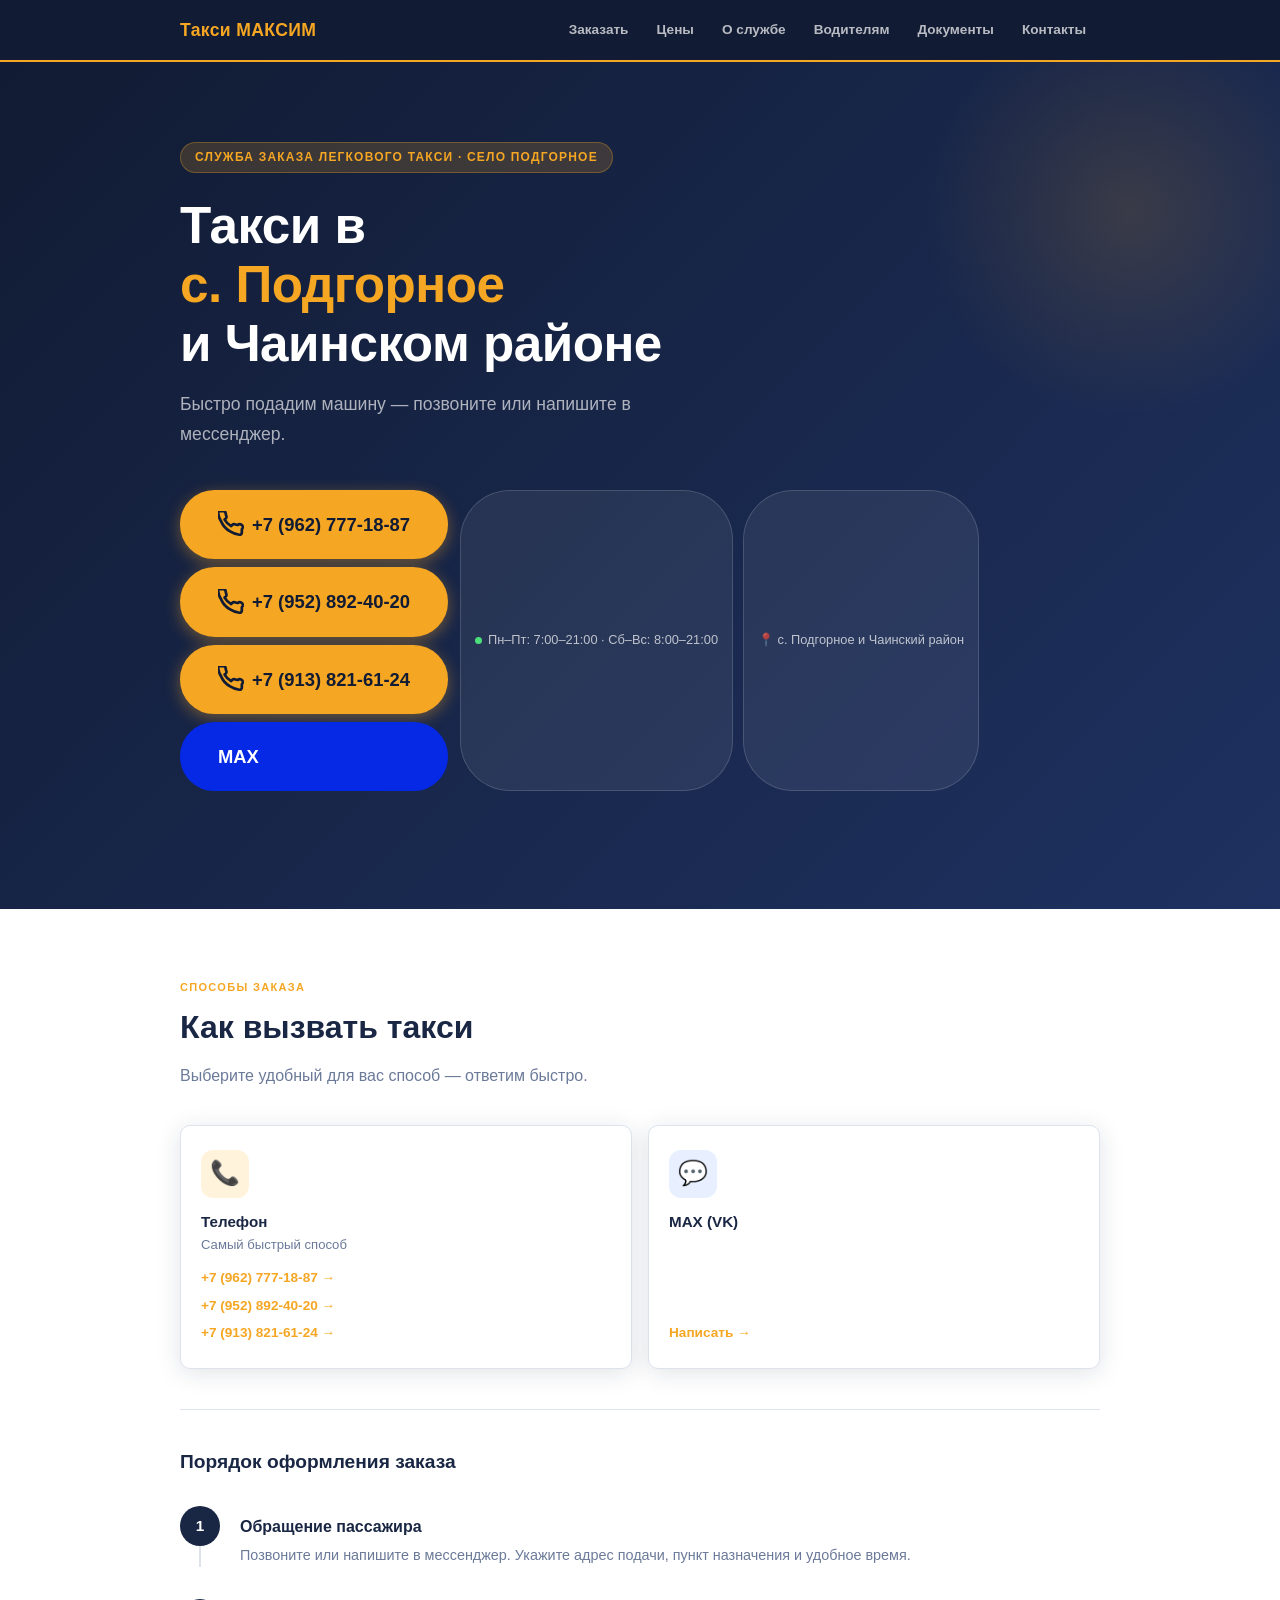
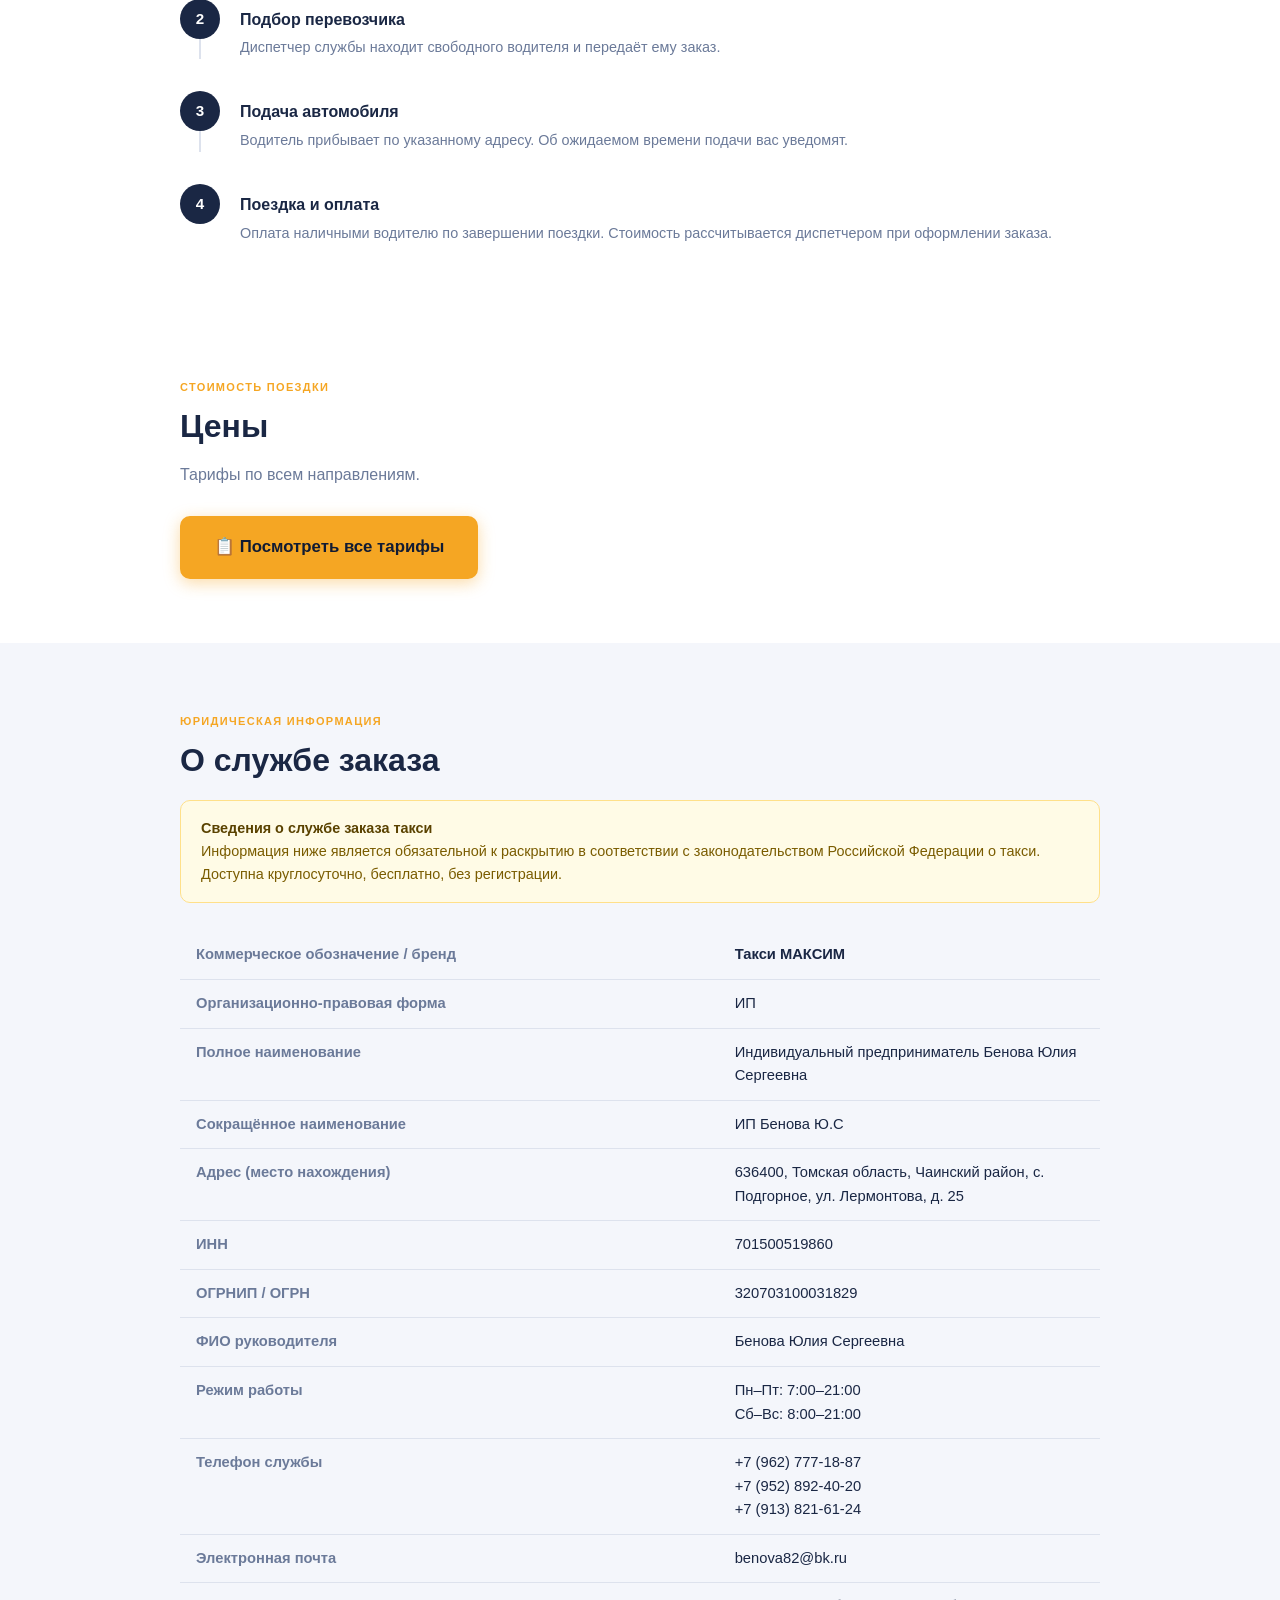
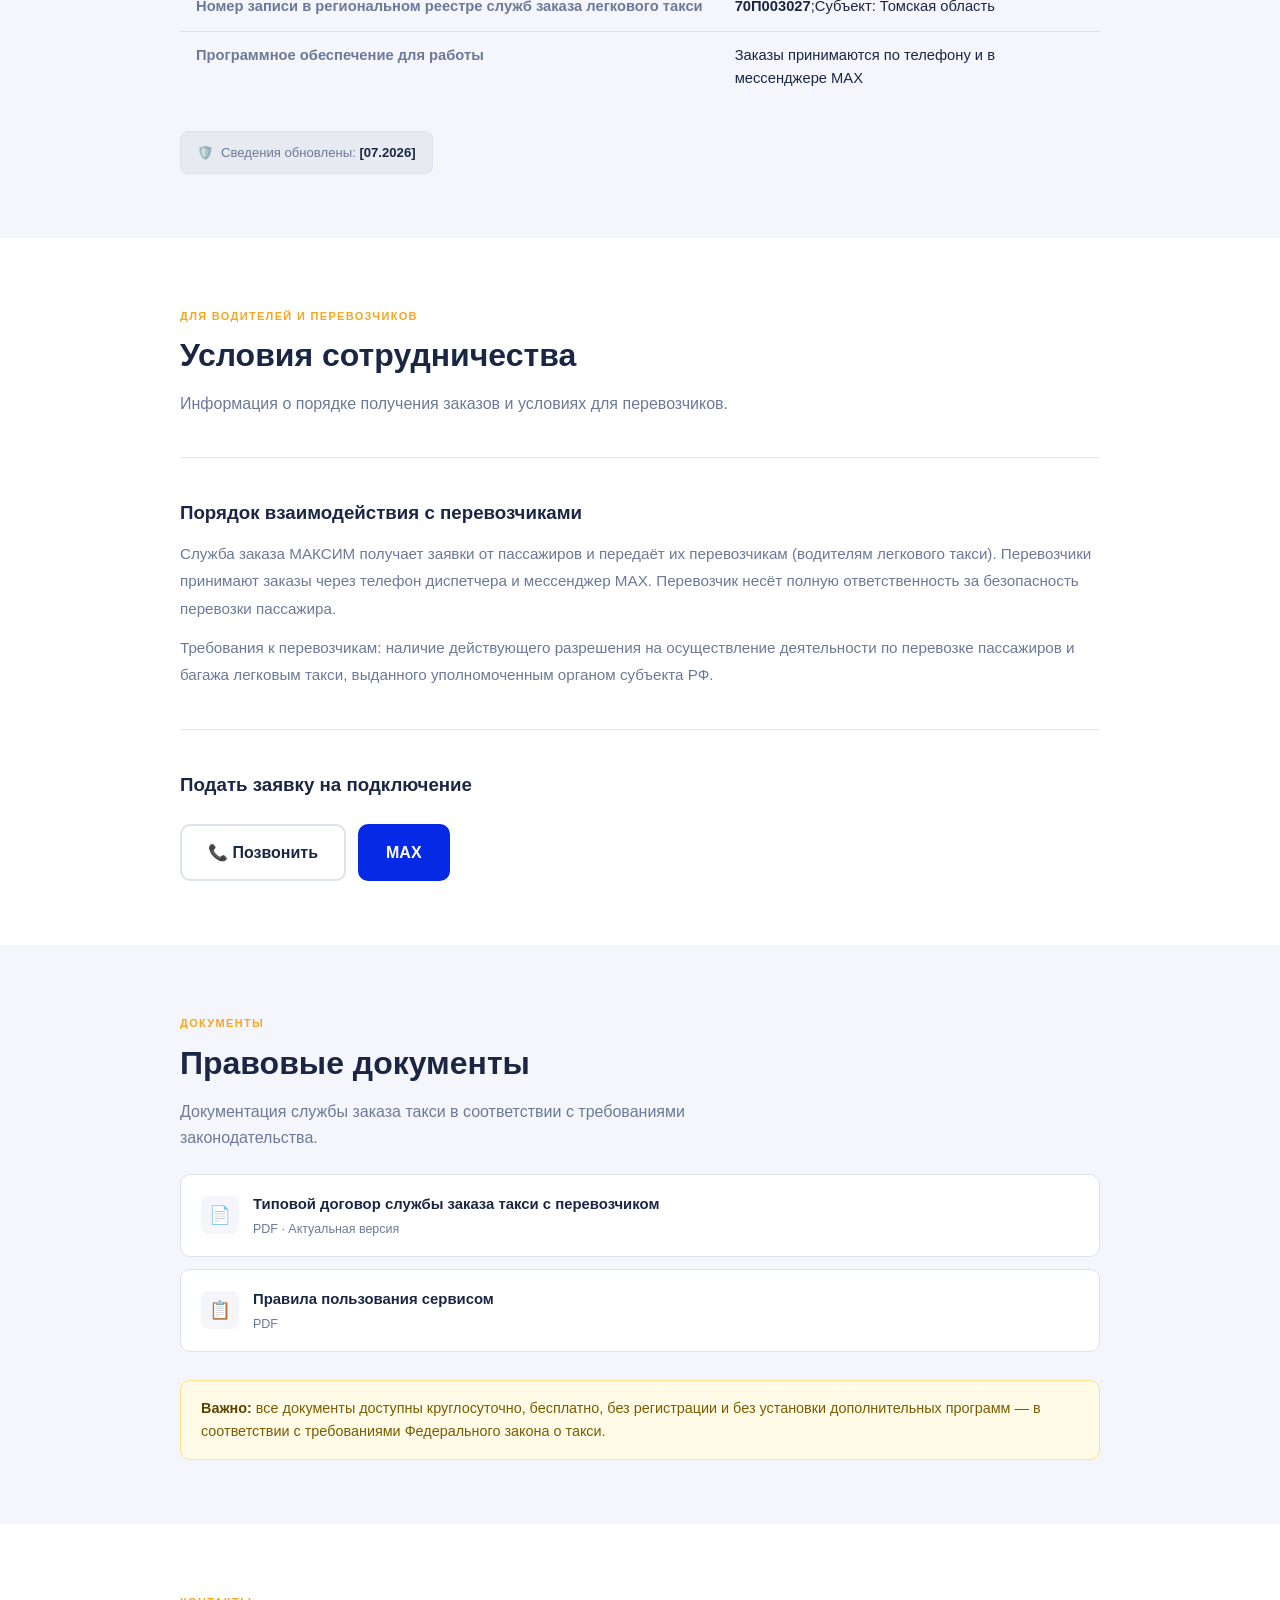
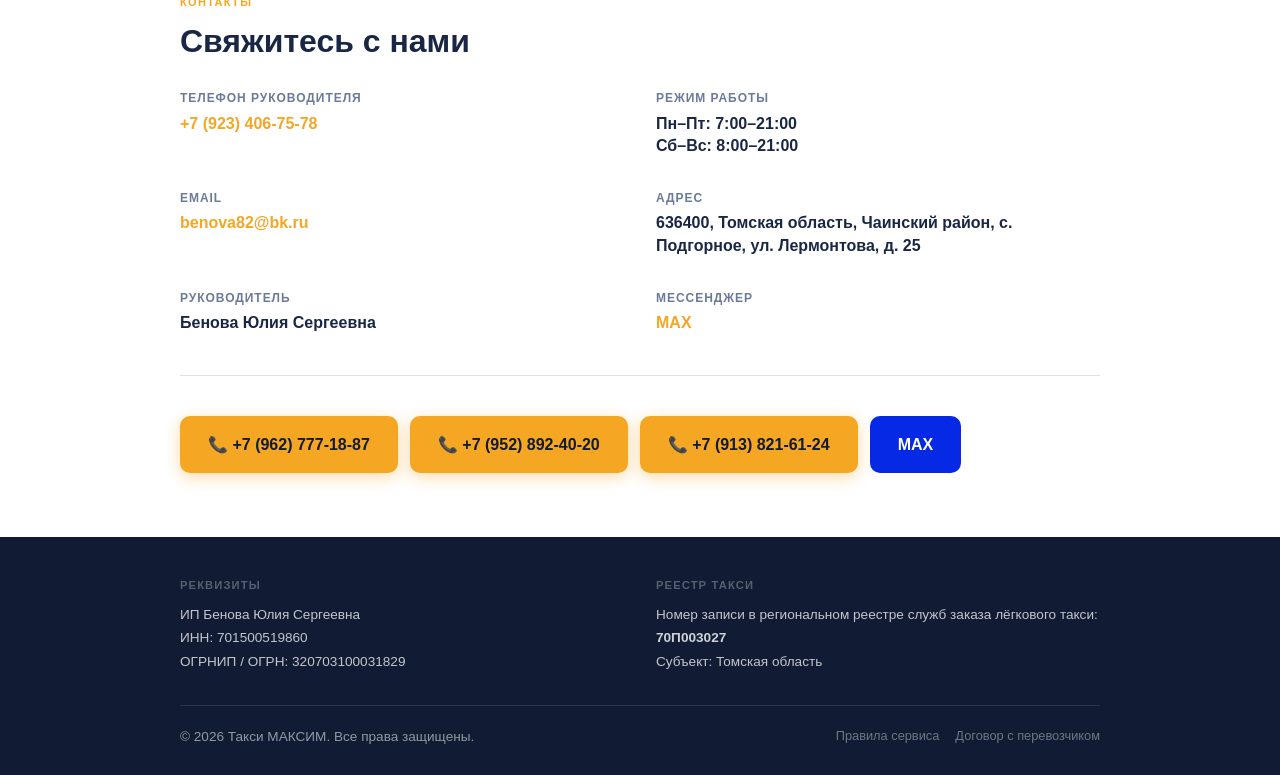
==== index.html @ 81833376 "Update index.html" ====
<!DOCTYPE html>
<html lang="ru">
<head>
<meta charset="UTF-8">
<meta name="viewport" content="width=device-width, initial-scale=1.0">
<title>Такси МАКСИМ</title>
<meta name="description" content="Служба заказа такси в с. Подгорное.">
<style>
  /* ── TOKENS ── */
  :root {
    --navy:    #1a2744;
    --navy-d:  #111b33;
    --amber:   #F5A623;
    --amber-d: #d9911a;
    --white:   #ffffff;
    --grey-l:  #f4f6fb;
    --grey-m:  #dde2ed;
    --grey-t:  #6b7a99;
    --text:    #1a2744;
    --radius:  10px;
    --shadow:  0 4px 24px rgba(26,39,68,.13);
  }

  /* ── RESET ── */
  *, *::before, *::after { box-sizing: border-box; margin: 0; padding: 0; }
  html { scroll-behavior: smooth; }
  body {
    font-family: -apple-system, BlinkMacSystemFont, 'Segoe UI', Roboto, Arial, sans-serif;
    color: var(--text);
    background: var(--white);
    font-size: 16px;
    line-height: 1.6;
  }
  img { max-width: 100%; }
  a { color: inherit; text-decoration: none; }

  /* ── UTILS ── */
  .container { max-width: 960px; margin: 0 auto; padding: 0 20px; }
  .section { padding: 64px 0; }
  .section--grey { background: var(--grey-l); }
  .section__tag {
    display: inline-block;
    font-size: 11px;
    font-weight: 700;
    letter-spacing: .12em;
    text-transform: uppercase;
    color: var(--amber);
    margin-bottom: 10px;
  }
  .section__title {
    font-size: clamp(1.5rem, 3vw, 2rem);
    font-weight: 700;
    line-height: 1.25;
    margin-bottom: 16px;
    color: var(--navy);
  }
  .section__sub {
    color: var(--grey-t);
    max-width: 560px;
  }
  .divider {
    border: none;
    border-top: 1px solid var(--grey-m);
    margin: 40px 0;
  }

  /* ── BUTTONS ── */
  .btn {
    display: inline-flex;
    align-items: center;
    gap: 8px;
    padding: 14px 26px;
    border-radius: var(--radius);
    font-size: 1rem;
    font-weight: 700;
    cursor: pointer;
    border: 2px solid transparent;
    transition: background .15s, transform .1s, box-shadow .15s;
    text-decoration: none;
    white-space: nowrap;
  }
  .btn:active { transform: scale(.97); }
  .btn--amber {
    background: var(--amber);
    color: var(--navy-d);
    border-color: var(--amber);
    box-shadow: 0 4px 16px rgba(245,166,35,.4);
  }
  .btn--amber:hover { background: var(--amber-d); border-color: var(--amber-d); }
  .btn--outline {
    background: transparent;
    color: var(--navy);
    border-color: var(--grey-m);
  }
  .btn--outline:hover { background: var(--grey-l); }
  .btn--white {
    background: var(--white);
    color: var(--navy-d);
  }
  .btn--white:hover { background: var(--grey-l); }
  .btn--tg {
    background: #2AABEE;
    color: var(--white);
    border-color: #2AABEE;
  }
  .btn--tg:hover { background: #1d96d4; border-color: #1d96d4; }
  .btn--wa {
    background: #25D366;
    color: var(--white);
    border-color: #25D366;
  }
  .btn--wa:hover { background: #1db856; border-color: #1db856; }
  .btn--max {
    background: #0529e5;
    color: var(--white);
    border-color: #0529e5;
  }
  .btn--max:hover { background: #0420b8; border-color: #0420b8; }
  .nav__logo img {
    height: 32px;
    width: auto;
    vertical-align: middle;
    margin-right: 6px;
  }
  .btn--lg {
    font-size: 1.15rem;
    padding: 18px 36px;
    border-radius: 50px;
  }

  /* ── ICON SVG INLINE ── */
  .icon { width: 20px; height: 20px; flex-shrink: 0; }
  .icon--lg { width: 26px; height: 26px; }

  /* ── HEADER / NAV ── */
  .nav {
    position: sticky;
    top: 0;
    z-index: 100;
    background: var(--navy-d);
    border-bottom: 2px solid var(--amber);
  }
  .nav__inner {
    display: flex;
    align-items: center;
    justify-content: space-between;
    height: 60px;
    gap: 16px;
  }
  .nav__logo {
    font-size: 1.1rem;
    font-weight: 800;
    color: var(--white);
    letter-spacing: .02em;
  }
  .nav__logo span { color: var(--amber); }
  .nav__links {
    display: flex;
    gap: 0;
    list-style: none;
  }
  .nav__links a {
    display: block;
    padding: 8px 14px;
    font-size: .85rem;
    font-weight: 600;
    color: rgba(255,255,255,.7);
    border-radius: 6px;
    transition: color .15s, background .15s;
  }
  .nav__links a:hover { color: var(--white); background: rgba(255,255,255,.08); }
  .nav__call {
    font-weight: 700;
    font-size: .95rem;
    color: var(--amber) !important;
    letter-spacing: .01em;
  }
  @media (max-width: 640px) {
    .nav__links { display: none; }
  }

  /* ── HERO ── */
  .hero {
    background: linear-gradient(135deg, var(--navy-d) 0%, #1e3160 100%);
    color: var(--white);
    padding: 80px 0 70px;
    position: relative;
    overflow: hidden;
  }
  .hero::before {
    content: '';
    position: absolute;
    right: -60px; top: -60px;
    width: 420px; height: 420px;
    border-radius: 50%;
    background: radial-gradient(circle, rgba(245,166,35,.15) 0%, transparent 70%);
    pointer-events: none;
  }
  .hero__tag {
    display: inline-block;
    background: rgba(245,166,35,.18);
    color: var(--amber);
    font-size: .75rem;
    font-weight: 700;
    letter-spacing: .1em;
    text-transform: uppercase;
    padding: 5px 14px;
    border-radius: 50px;
    margin-bottom: 24px;
    border: 1px solid rgba(245,166,35,.3);
  }
  .hero__title {
    font-size: clamp(2rem, 5vw, 3.2rem);
    font-weight: 800;
    line-height: 1.15;
    margin-bottom: 16px;
    letter-spacing: -.01em;
  }
  .hero__title em {
    font-style: normal;
    color: var(--amber);
  }
  .hero__sub {
    font-size: 1.1rem;
    color: rgba(255,255,255,.65);
    max-width: 520px;
    margin-bottom: 40px;
    line-height: 1.7;
  }
  .hero__btns {
    display: flex;
    flex-wrap: wrap;
    gap: 12px;
    margin-bottom: 48px;
  }
  .hero__chips {
    display: flex;
    flex-wrap: wrap;
    gap: 10px;
  }
  .chip {
    display: inline-flex;
    align-items: center;
    gap: 6px;
    background: rgba(255,255,255,.07);
    border: 1px solid rgba(255,255,255,.15);
    color: rgba(255,255,255,.7);
    font-size: .8rem;
    padding: 6px 14px;
    border-radius: 50px;
  }
  .chip .dot {
    width: 7px; height: 7px;
    border-radius: 50%;
    background: #4cde7a;
    flex-shrink: 0;
  }

  /* ── ORDER SECTION ── */
  .order-cards {
    display: grid;
    grid-template-columns: repeat(auto-fit, minmax(200px, 1fr));
    gap: 16px;
    margin-top: 36px;
  }
  .order-card {
    background: var(--white);
    border: 1.5px solid var(--grey-m);
    border-radius: var(--radius);
    padding: 24px 20px;
    display: flex;
    flex-direction: column;
    align-items: flex-start;
    gap: 12px;
    box-shadow: var(--shadow);
    transition: border-color .15s, transform .15s;
  }
  .order-card:hover { border-color: var(--amber); transform: translateY(-2px); }
  .order-card__icon {
    width: 48px; height: 48px;
    border-radius: 12px;
    display: flex;
    align-items: center;
    justify-content: center;
    font-size: 1.5rem;
  }
  .order-card__label { font-weight: 700; color: var(--navy); font-size: .95rem; }
  .order-card__sub { font-size: .82rem; color: var(--grey-t); }
  .order-card__link {
    margin-top: auto;
    font-size: .85rem;
    font-weight: 700;
    color: var(--amber);
    display: flex;
    align-items: center;
    gap: 4px;
  }
  .order-card__link:hover { color: var(--amber-d); }

  /* ── INFO GRID ── */
  .info-grid {
    display: grid;
    grid-template-columns: 1fr 1fr;
    gap: 32px;
    margin-top: 32px;
  }
  @media (max-width: 600px) { .info-grid { grid-template-columns: 1fr; } }
  .info-block__label {
    font-size: .75rem;
    font-weight: 700;
    letter-spacing: .08em;
    text-transform: uppercase;
    color: var(--grey-t);
    margin-bottom: 4px;
  }
  .info-block__value {
    font-size: 1rem;
    font-weight: 600;
    color: var(--navy);
    line-height: 1.4;
  }
  .info-block__value a { color: var(--amber); }
  .info-block__value a:hover { text-decoration: underline; }

  /* ── TABLE ── */
  .data-table { width: 100%; border-collapse: collapse; margin-top: 20px; }
  .data-table td {
    padding: 12px 16px;
    border-bottom: 1px solid var(--grey-m);
    font-size: .92rem;
    vertical-align: top;
  }
  .data-table td:first-child {
    color: var(--grey-t);
    font-weight: 600;
    white-space: nowrap;
    width: 40%;
  }
  .data-table tr:last-child td { border-bottom: none; }

  /* ── DOCS LIST ── */
  .docs-list { list-style: none; margin-top: 24px; display: flex; flex-direction: column; gap: 12px; }
  .docs-list li {
    display: flex;
    align-items: center;
    gap: 14px;
    background: var(--white);
    border: 1.5px solid var(--grey-m);
    border-radius: var(--radius);
    padding: 16px 20px;
    font-weight: 600;
    transition: border-color .15s;
  }
  .docs-list li:hover { border-color: var(--navy); }
  .docs-list li .doc-icon {
    width: 38px; height: 38px;
    background: var(--grey-l);
    border-radius: 8px;
    display: flex;
    align-items: center;
    justify-content: center;
    font-size: 1.1rem;
    flex-shrink: 0;
  }
  .docs-list a { color: var(--navy); font-size: .93rem; }
  .docs-list a:hover { color: var(--amber); }

  /* ── MESSENGER BUTTONS ── */
  .messenger-row {
    display: flex;
    flex-wrap: wrap;
    gap: 12px;
    margin-top: 24px;
  }

  /* ── STEPS ── */
  .steps { margin-top: 32px; display: flex; flex-direction: column; gap: 0; }
  .step {
    display: flex;
    gap: 20px;
    position: relative;
    padding-bottom: 32px;
  }
  .step:last-child { padding-bottom: 0; }
  .step__num {
    flex-shrink: 0;
    width: 40px; height: 40px;
    border-radius: 50%;
    background: var(--navy);
    color: var(--white);
    font-weight: 800;
    font-size: .95rem;
    display: flex;
    align-items: center;
    justify-content: center;
    position: relative;
    z-index: 1;
  }
  .step__line {
    position: absolute;
    left: 19px; top: 40px;
    width: 2px;
    height: calc(100% - 40px);
    background: var(--grey-m);
  }
  .step:last-child .step__line { display: none; }
  .step__body { padding-top: 8px; }
  .step__title { font-weight: 700; color: var(--navy); margin-bottom: 4px; }
  .step__desc { font-size: .9rem; color: var(--grey-t); }

  /* ── LEGAL BADGE ── */
  .legal-badge {
    display: inline-flex;
    align-items: center;
    gap: 8px;
    background: rgba(26,39,68,.06);
    border: 1.5px solid var(--grey-m);
    border-radius: 8px;
    padding: 10px 16px;
    font-size: .82rem;
    color: var(--grey-t);
    margin-top: 24px;
  }
  .legal-badge strong { color: var(--navy); }

  /* ── ALERT ── */
  .alert {
    background: #fffbe6;
    border: 1.5px solid #ffe08a;
    border-radius: var(--radius);
    padding: 16px 20px;
    font-size: .9rem;
    color: #7a5c00;
    margin-top: 20px;
    line-height: 1.6;
  }
  .alert strong { color: #5a4200; }

  /* ── FOOTER ── */
  .footer {
    background: var(--navy-d);
    color: rgba(255,255,255,.55);
    padding: 40px 0 28px;
    font-size: .85rem;
  }
  .footer__grid {
    display: grid;
    grid-template-columns: 1fr 1fr;
    gap: 32px;
    margin-bottom: 32px;
  }
  @media (max-width: 520px) { .footer__grid { grid-template-columns: 1fr; } }
  .footer__label {
    font-size: .7rem;
    font-weight: 700;
    letter-spacing: .1em;
    text-transform: uppercase;
    color: rgba(255,255,255,.3);
    margin-bottom: 8px;
  }
  .footer__val { color: rgba(255,255,255,.75); line-height: 1.7; }
  .footer__val a { color: var(--amber); }
  .footer__bottom {
    border-top: 1px solid rgba(255,255,255,.1);
    padding-top: 20px;
    display: flex;
    flex-wrap: wrap;
    gap: 12px;
    justify-content: space-between;
    align-items: center;
  }
  .footer__bottom a { color: rgba(255,255,255,.4); transition: color .15s; font-size: .8rem; }
  .footer__bottom a:hover { color: var(--amber); }

  /* ── SKIP NAV (accessibility) ── */
  .skip-nav {
    position: absolute;
    top: -100px;
    left: 0;
    background: var(--amber);
    color: var(--navy);
    padding: 8px 16px;
    font-weight: 700;
    z-index: 9999;
  }
  .skip-nav:focus { top: 0; }

  /* ── SCROLL PULSE on call btn ── */
  @keyframes pulse { 0%,100%{box-shadow:0 4px 16px rgba(245,166,35,.4)} 50%{box-shadow:0 4px 28px rgba(245,166,35,.75)} }
  .btn--pulse { animation: pulse 2s ease-in-out infinite; }

  /* ── RESPONSIVE ── */
  @media (max-width: 480px) {
    .section { padding: 44px 0; }
    .hero { padding: 56px 0 48px; }
    .btn--lg { padding: 14px 24px; font-size: 1rem; }
  }
</style>
</head>
<body>

<a class="skip-nav" href="#main">Перейти к содержимому</a>

<!-- ═══════════════════════ NAV ═══════════════════════ -->
<nav class="nav" role="navigation" aria-label="Основная навигация">
  <div class="container nav__inner">
    <a href="#" class="nav__logo"><img src="images/logo.png" alt="Логотип" onerror="this.style.display='none'"><span>Такси МАКСИМ</span></a>
    <ul class="nav__links">
      <li><a href="#order">Заказать</a></li>
      <li><a href="#prices">Цены</a></li>
      <li><a href="#about">О службе</a></li>
      <li><a href="#drivers">Водителям</a></li>
      <li><a href="#docs">Документы</a></li>
      <li><a href="#contacts">Контакты</a></li>
    </ul>
  </div>
</nav>

<!-- ═══════════════════════ HERO ═══════════════════════ -->
<main id="main">
<section class="hero">
  <div class="container">
    <div class="hero__tag">Служба заказа легкового такси · село Подгорное</div>
    <h1 class="hero__title">
      Такси в<br><em>с. Подгорное</em><br>и Чаинском районе
    </h1>
    <p class="hero__sub">Быстро подадим машину — позвоните или напишите в мессенджер.</p>
    <div class="hero__btns">
      <div style="display:flex; flex-direction:column; gap:8px;">
        <a href="tel:+79627771887" class="btn btn--amber btn--lg btn--pulse">
          <svg class="icon icon--lg" viewBox="0 0 24 24" fill="none" stroke="currentColor" stroke-width="2.5" stroke-linecap="round" stroke-linejoin="round">
            <path d="M22 16.92v3a2 2 0 01-2.18 2 19.79 19.79 0 01-8.63-3.07A19.5 19.5 0 013.07 10a19.79 19.79 0 01-3.07-8.67A2 2 0 012 .18h3a2 2 0 012 1.72c.127.96.361 1.903.7 2.81a2 2 0 01-.45 2.11L6.09 7.91a16 16 0 006 6l1.27-1.27a2 2 0 012.11-.45c.907.339 1.85.573 2.81.7A2 2 0 0122 16.92z"/>
          </svg>
          +7 (962) 777-18-87
        </a>
        <a href="tel:+79528924020" class="btn btn--amber btn--lg btn--pulse">
          <svg class="icon icon--lg" viewBox="0 0 24 24" fill="none" stroke="currentColor" stroke-width="2.5" stroke-linecap="round" stroke-linejoin="round">
            <path d="M22 16.92v3a2 2 0 01-2.18 2 19.79 19.79 0 01-8.63-3.07A19.5 19.5 0 013.07 10a19.79 19.79 0 01-3.07-8.67A2 2 0 012 .18h3a2 2 0 012 1.72c.127.96.361 1.903.7 2.81a2 2 0 01-.45 2.11L6.09 7.91a16 16 0 006 6l1.27-1.27a2 2 0 012.11-.45c.907.339 1.85.573 2.81.7A2 2 0 0122 16.92z"/>
          </svg>
          +7 (952) 892-40-20
        </a>
        <a href="tel:+79138216124" class="btn btn--amber btn--lg btn--pulse">
          <svg class="icon icon--lg" viewBox="0 0 24 24" fill="none" stroke="currentColor" stroke-width="2.5" stroke-linecap="round" stroke-linejoin="round">
            <path d="M22 16.92v3a2 2 0 01-2.18 2 19.79 19.79 0 01-8.63-3.07A19.5 19.5 0 013.07 10a19.79 19.79 0 01-3.07-8.67A2 2 0 012 .18h3a2 2 0 012 1.72c.127.96.361 1.903.7 2.81a2 2 0 01-.45 2.11L6.09 7.91a16 16 0 006 6l1.27-1.27a2 2 0 012.11-.45c.907.339 1.85.573 2.81.7A2 2 0 0122 16.92z"/>
          </svg>
          +7 (913) 821-61-24
        </a>
      <a href="https://max.ru/join/471gxeLHm7cf2CnTE7yw7VLN5XHvpsNSFUvy4U_2-oo" target="_blank" rel="noopener" class="btn btn--max btn--lg">
        <img src="images/max.png" alt="" style="height:22px; width:auto;" onerror="this.style.display='none'">
        MAX
      </a>
    </div>
    <div class="hero__chips">
      <span class="chip"><span class="dot"></span>Пн–Пт: 7:00–21:00 · Сб–Вс: 8:00–21:00</span>
      <span class="chip">📍 с. Подгорное и Чаинский район</span>
    </div>
  </div>
</section>

<!-- ═══════════════════════ КАК ЗАКАЗАТЬ ═══════════════════════ -->
<section class="section" id="order">
  <div class="container">
    <span class="section__tag">Способы заказа</span>
    <h2 class="section__title">Как вызвать такси</h2>
    <p class="section__sub">Выберите удобный для вас способ — ответим быстро.</p>

    <div class="order-cards">
      <div class="order-card">
        <div class="order-card__icon" style="background:#fff3dc;">📞</div>
        <div>
          <div class="order-card__label">Телефон</div>
          <div class="order-card__sub">Самый быстрый способ</div>
        </div>
        <div style="display:flex; flex-direction:column; gap:6px; margin-top:auto;">
          <a href="tel:+79627771887" class="order-card__link">+7 (962) 777-18-87 →</a>
          <a href="tel:+79528924020" class="order-card__link">+7 (952) 892-40-20 →</a>
          <a href="tel:+79138216124" class="order-card__link">+7 (913) 821-61-24 →</a>
        </div>
      </div>

      <div class="order-card">
        <div class="order-card__icon" style="background:#e8f0ff;">
          <img src="images/max.png" alt="MAX" style="height:28px; width:auto;" onerror="this.replaceWith(document.createTextNode('💬'))">
        </div>
        <div>
          <div class="order-card__label">MAX (VK)</div>
        </div>
        <a href="https://max.ru/join/471gxeLHm7cf2CnTE7yw7VLN5XHvpsNSFUvy4U_2-oo" target="_blank" rel="noopener" class="order-card__link">Написать →</a>
      </div>
    </div>

    <hr class="divider">
    <h3 class="section__title" style="font-size:1.2rem;">Порядок оформления заказа</h3>
    <div class="steps">
      <div class="step">
        <div style="position:relative; flex-shrink:0;">
          <div class="step__num">1</div>
          <div class="step__line"></div>
        </div>
        <div class="step__body">
          <div class="step__title">Обращение пассажира</div>
          <div class="step__desc">Позвоните или напишите в мессенджер. Укажите адрес подачи, пункт назначения и удобное время.</div>
        </div>
      </div>
      <div class="step">
        <div style="position:relative; flex-shrink:0;">
          <div class="step__num">2</div>
          <div class="step__line"></div>
        </div>
        <div class="step__body">
          <div class="step__title">Подбор перевозчика</div>
          <div class="step__desc">Диспетчер службы находит свободного водителя и передаёт ему заказ.</div>
        </div>
      </div>
      <div class="step">
        <div style="position:relative; flex-shrink:0;">
          <div class="step__num">3</div>
          <div class="step__line"></div>
        </div>
        <div class="step__body">
          <div class="step__title">Подача автомобиля</div>
          <div class="step__desc">Водитель прибывает по указанному адресу. Об ожидаемом времени подачи вас уведомят.</div>
        </div>
      </div>
      <div class="step">
        <div style="position:relative; flex-shrink:0;">
          <div class="step__num">4</div>
          <div class="step__line"></div>
        </div>
        <div class="step__body">
          <div class="step__title">Поездка и оплата</div>
          <div class="step__desc">Оплата наличными водителю по завершении поездки. Стоимость рассчитывается диспетчером при оформлении заказа.</div>
        </div>
      </div>
    </div>

  </div>
</section>

<!-- ═══════════════════════ ЦЕНЫ ═══════════════════════ -->
<section class="section" id="prices">
  <div class="container">
    <span class="section__tag">Стоимость поездки</span>
    <h2 class="section__title">Цены</h2>
    <p class="section__sub">Тарифы по всем направлениям.</p>
    <div style="margin-top:28px;">
      <a href="prices.html" class="btn btn--amber" style="font-size:1.05rem; padding:16px 32px;">
        📋 Посмотреть все тарифы
      </a>
    </div>
  </div>
</section>

<!-- ═══════════════════════ О СЛУЖБЕ ═══════════════════════ -->
<section class="section section--grey" id="about">
  <div class="container">
    <span class="section__tag">Юридическая информация</span>
    <h2 class="section__title">О службе заказа</h2>

    <div class="alert">
      <strong>Сведения о службе заказа такси</strong><br>
      Информация ниже является обязательной к раскрытию в соответствии с законодательством Российской Федерации о такси. Доступна круглосуточно, бесплатно, без регистрации.
    </div>

    <table class="data-table" style="margin-top:28px;">
      <tbody>
        <tr>
          <td>Коммерческое обозначение / бренд</td>
          <td><strong>Такси МАКСИМ</strong></td>
        </tr>
        <tr>
          <td>Организационно-правовая форма</td>
          <td>ИП</td>
        </tr>
        <tr>
          <td>Полное наименование</td>
          <td>Индивидуальный предприниматель Бенова Юлия Сергеевна</td>
        </tr>
        <tr>
          <td>Сокращённое наименование</td>
          <td>ИП Бенова Ю.С</td>
        </tr>
        <tr>
          <td>Адрес (место нахождения)</td>
          <td>636400, Томская область, Чаинский район, с. Подгорное, ул. Лермонтова, д. 25</td>
        </tr>
        <tr>
          <td>ИНН</td>
          <td>701500519860</td>
        </tr>
        <tr>
          <td>ОГРНИП / ОГРН</td>
          <td>320703100031829</td>
        </tr>
        <tr>
          <td>ФИО руководителя</td>
          <td>Бенова Юлия Сергеевна</td>
        </tr>
        <tr>
          <td>Режим работы</td>
          <td>Пн–Пт: 7:00–21:00<br>Сб–Вс: 8:00–21:00</td>
        </tr>
        <tr>
          <td>Телефон службы</td>
          <td>
            <a href="tel:+79627771887">+7 (962) 777-18-87</a><br>
            <a href="tel:+79528924020">+7 (952) 892-40-20</a><br>
            <a href="tel:+79138216124">+7 (913) 821-61-24</a><br>
          </td>
        </tr>
        <tr>
          <td>Электронная почта</td>
          <td><a href="mailto:benova82@bk.ru">benova82@bk.ru</a></td>
        </tr>
        <tr>
          <td>Номер записи в региональном реестре служб заказа легкового такси</td>
          <td><strong>70П003027</strong>;Субъект: Томская область</td>
        </tr>
        <tr>
          <td>Программное обеспечение для работы</td>
          <td>Заказы принимаются по телефону и в мессенджере MAX</td>
        </tr>
      </tbody>
    </table>

    <div class="legal-badge" style="margin-top:28px;">
      <span>🛡️</span>
      <span>Сведения обновлены: <strong>[07.2026]</strong></span>
    </div>
  </div>
</section>

<!-- ═══════════════════════ ВОДИТЕЛЯМ ═══════════════════════ -->
<section class="section" id="drivers">
  <div class="container">
    <span class="section__tag">Для водителей и перевозчиков</span>
    <h2 class="section__title">Условия сотрудничества</h2>
    <p class="section__sub">Информация о порядке получения заказов и условиях для перевозчиков.</p>

    <hr class="divider">
    <h3 style="font-weight:700; color:var(--navy); margin-bottom:12px;">Порядок взаимодействия с перевозчиками</h3>
    <p style="font-size:.95rem; color:var(--grey-t); line-height:1.8;">
      Служба заказа МАКСИМ получает заявки от пассажиров и передаёт их перевозчикам (водителям легкового такси).
      Перевозчики принимают заказы через телефон диспетчера и мессенджер MAX. Перевозчик несёт полную ответственность за безопасность перевозки пассажира.
    </p>
    <p style="font-size:.95rem; color:var(--grey-t); line-height:1.8; margin-top:12px;">
      Требования к перевозчикам: наличие действующего разрешения на осуществление деятельности по перевозке пассажиров и багажа легковым такси, выданного уполномоченным органом субъекта РФ.
    </p>
    
    <hr class="divider">
    <h3 style="font-weight:700; color:var(--navy); margin-bottom:14px;">Подать заявку на подключение</h3>
    <div class="messenger-row">
      <a href="tel:+79234067578" class="btn btn--outline">📞 Позвонить</a>
      <a href="https://max.ru/join/471gxeLHm7cf2CnTE7yw7VLN5XHvpsNSFUvy4U_2-oo" target="_blank" rel="noopener" class="btn btn--max">
        <img src="images/max.png" alt="" style="height:18px; width:auto;" onerror="this.style.display='none'">
        MAX
      </a>
    </div>
  </div>
</section>

<!-- ═══════════════════════ ДОКУМЕНТЫ ═══════════════════════ -->
<section class="section section--grey" id="docs">
  <div class="container">
    <span class="section__tag">Документы</span>
    <h2 class="section__title">Правовые документы</h2>
    <p class="section__sub">Документация службы заказа такси в соответствии с требованиями законодательства.</p>

    <ul class="docs-list">
      <li>
        <div class="doc-icon">📄</div>
        <div>
          <a href="docs/dogovor-perevozchik.pdf" target="_blank">Типовой договор службы заказа такси с перевозчиком</a>
          <div style="font-size:.78rem; color:var(--grey-t); font-weight:400; margin-top:3px;">PDF · Актуальная версия</div>
        </div>
      </li>
      <li>
        <div class="doc-icon">📋</div>
        <div>
          <a href="docs/pravila-servisa.pdf" target="_blank">Правила пользования сервисом</a>
          <div style="font-size:.78rem; color:var(--grey-t); font-weight:400; margin-top:3px;">PDF</div>
        </div>
      </li>
    </ul>

    <div class="alert" style="margin-top:28px;">
      <strong>Важно:</strong> все документы доступны круглосуточно, бесплатно, без регистрации и без установки дополнительных программ — в соответствии с требованиями Федерального закона о такси.
    </div>
  </div>
</section>

<!-- ═══════════════════════ КОНТАКТЫ ═══════════════════════ -->
<section class="section" id="contacts">
  <div class="container">
    <span class="section__tag">Контакты</span>
    <h2 class="section__title">Свяжитесь с нами</h2>

    <div class="info-grid" style="margin-top:28px;">
      <div>
        <div class="info-block__label">Телефон руководителя</div>
        <div class="info-block__value"><a href="tel:+79234067578">+7 (923) 406-75-78</a></div>
      </div>
      <div>
        <div class="info-block__label">Режим работы</div>
        <div class="info-block__value">Пн–Пт: 7:00–21:00<br>Сб–Вс: 8:00–21:00</div>
      </div>
      <div>
        <div class="info-block__label">Email</div>
        <div class="info-block__value"><a href="mailto:benova82@bk.ru">benova82@bk.ru</a></div>
      </div>
      <div>
        <div class="info-block__label">Адрес</div>
        <div class="info-block__value">636400, Томская область, Чаинский район, с. Подгорное, ул. Лермонтова, д. 25</div>
      </div>
      <div>
        <div class="info-block__label">Руководитель</div>
        <div class="info-block__value">Бенова Юлия Сергеевна</div>
      </div>
      <div>
        <div class="info-block__label">Мессенджер</div>
        <div class="info-block__value">
          <a href="https://max.ru/join/471gxeLHm7cf2CnTE7yw7VLN5XHvpsNSFUvy4U_2-oo" target="_blank" rel="noopener" style="color:var(--amber);">MAX</a>
        </div>
      </div>
    </div>

    <hr class="divider">
    <div class="messenger-row">
      <a href="tel:+79627771887" class="btn btn--amber">📞 +7 (962) 777-18-87</a>
      <a href="tel:+79528924020" class="btn btn--amber">📞 +7 (952) 892-40-20</a>
      <a href="tel:+79138216124" class="btn btn--amber">📞 +7 (913) 821-61-24</a>
      <a href="https://max.ru/join/471gxeLHm7cf2CnTE7yw7VLN5XHvpsNSFUvy4U_2-oo" target="_blank" rel="noopener" class="btn btn--max">
        <img src="images/max.png" alt="" style="height:18px; width:auto;" onerror="this.style.display='none'">
        MAX
      </a>
    </div>
  </div>
</section>
</main>

<!-- ═══════════════════════ FOOTER ═══════════════════════ -->
<footer class="footer">
  <div class="container">
    <div class="footer__grid">
      <div>
        <div class="footer__label">Реквизиты</div>
        <div class="footer__val">
          ИП Бенова Юлия Сергеевна<br>
          ИНН: 701500519860<br>
          ОГРНИП / ОГРН: 320703100031829
        </div>
      </div>
      <div>
        <div class="footer__label">Реестр такси</div>
        <div class="footer__val">
          Номер записи в региональном реестре служб заказа лёгкового такси: <strong style="color:rgba(255,255,255,.8)">70П003027</strong><br>
          Субъект: Томская область
        </div>
      </div>
    </div>
    <div class="footer__bottom">
      <span>© 2026 Такси МАКСИМ. Все права защищены.</span>
      <div style="display:flex; gap:16px; flex-wrap:wrap;">
        <a href="docs/pravila-servisa.pdf" target="_blank">Правила сервиса</a>
        <a href="docs/dogovor-perevozchik.pdf" target="_blank">Договор с перевозчиком</a>
      </div>
    </div>
  </div>
</footer>

</body>
</html>
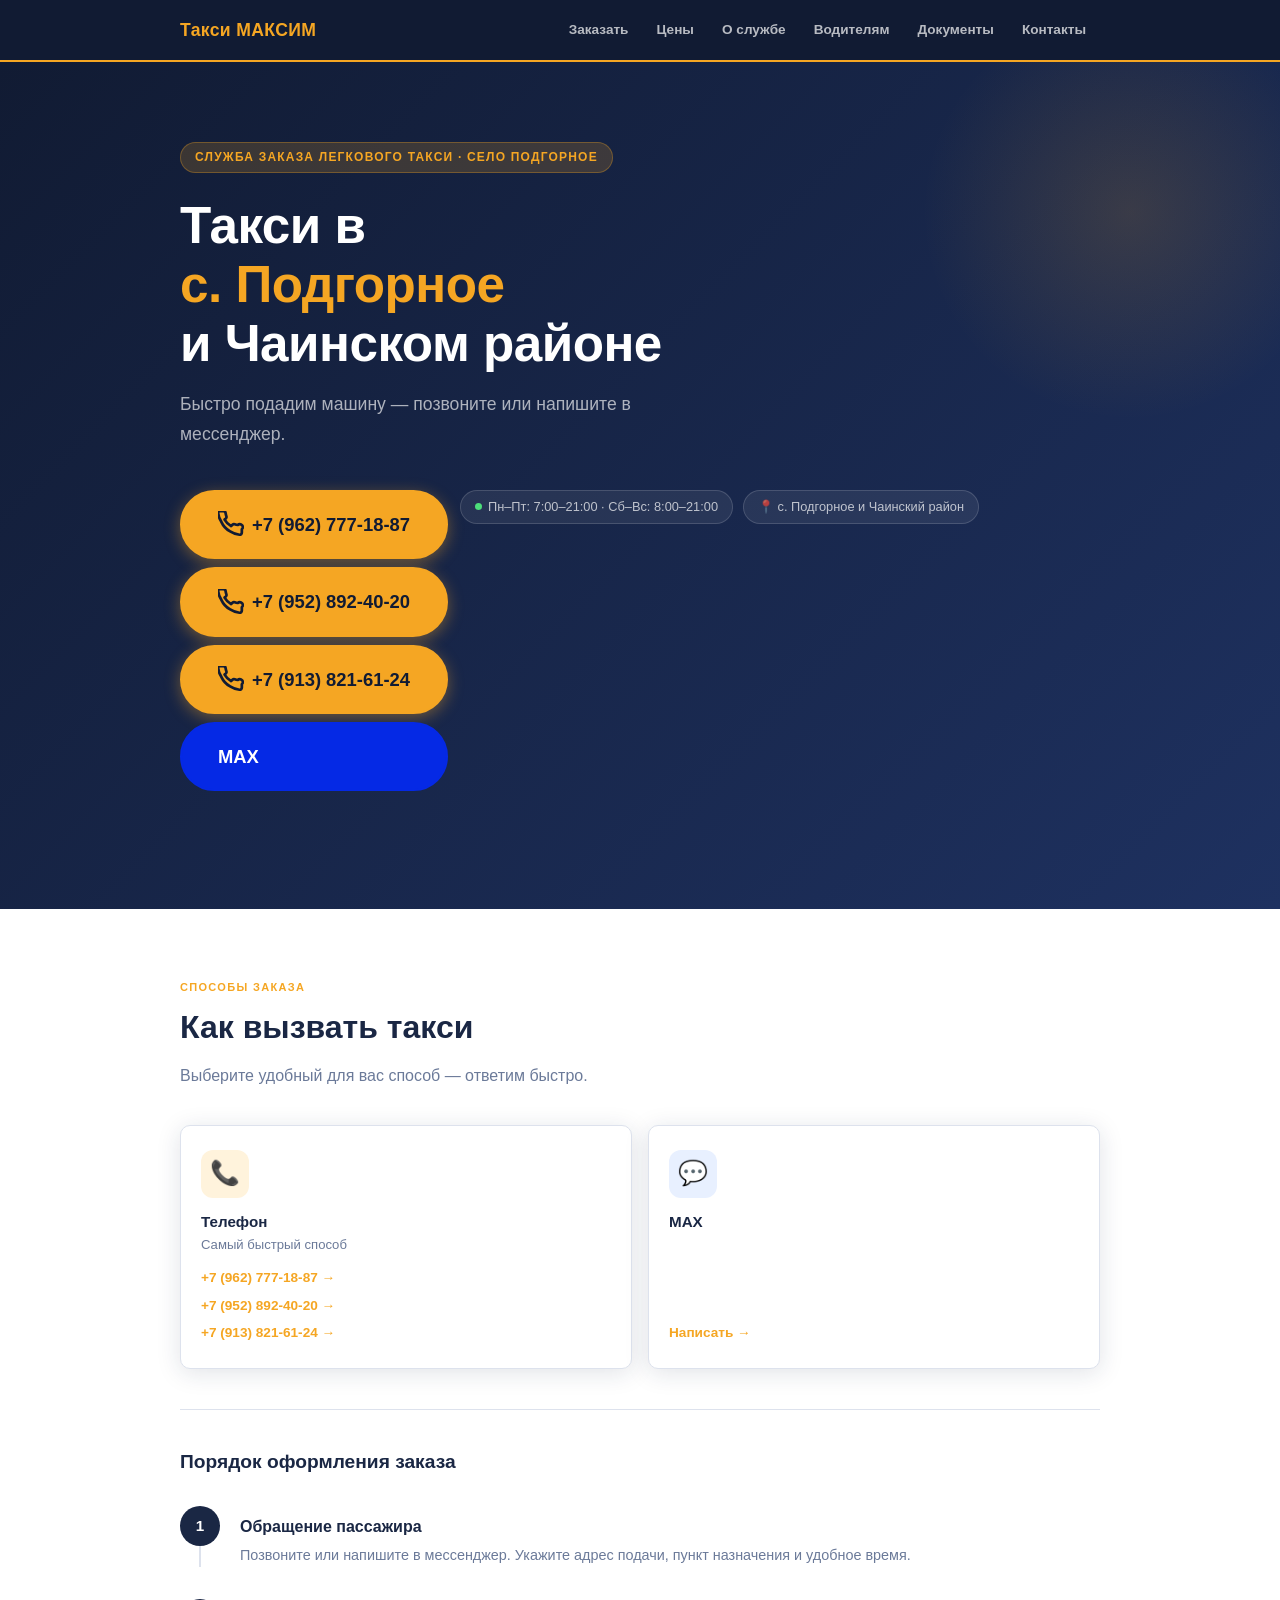
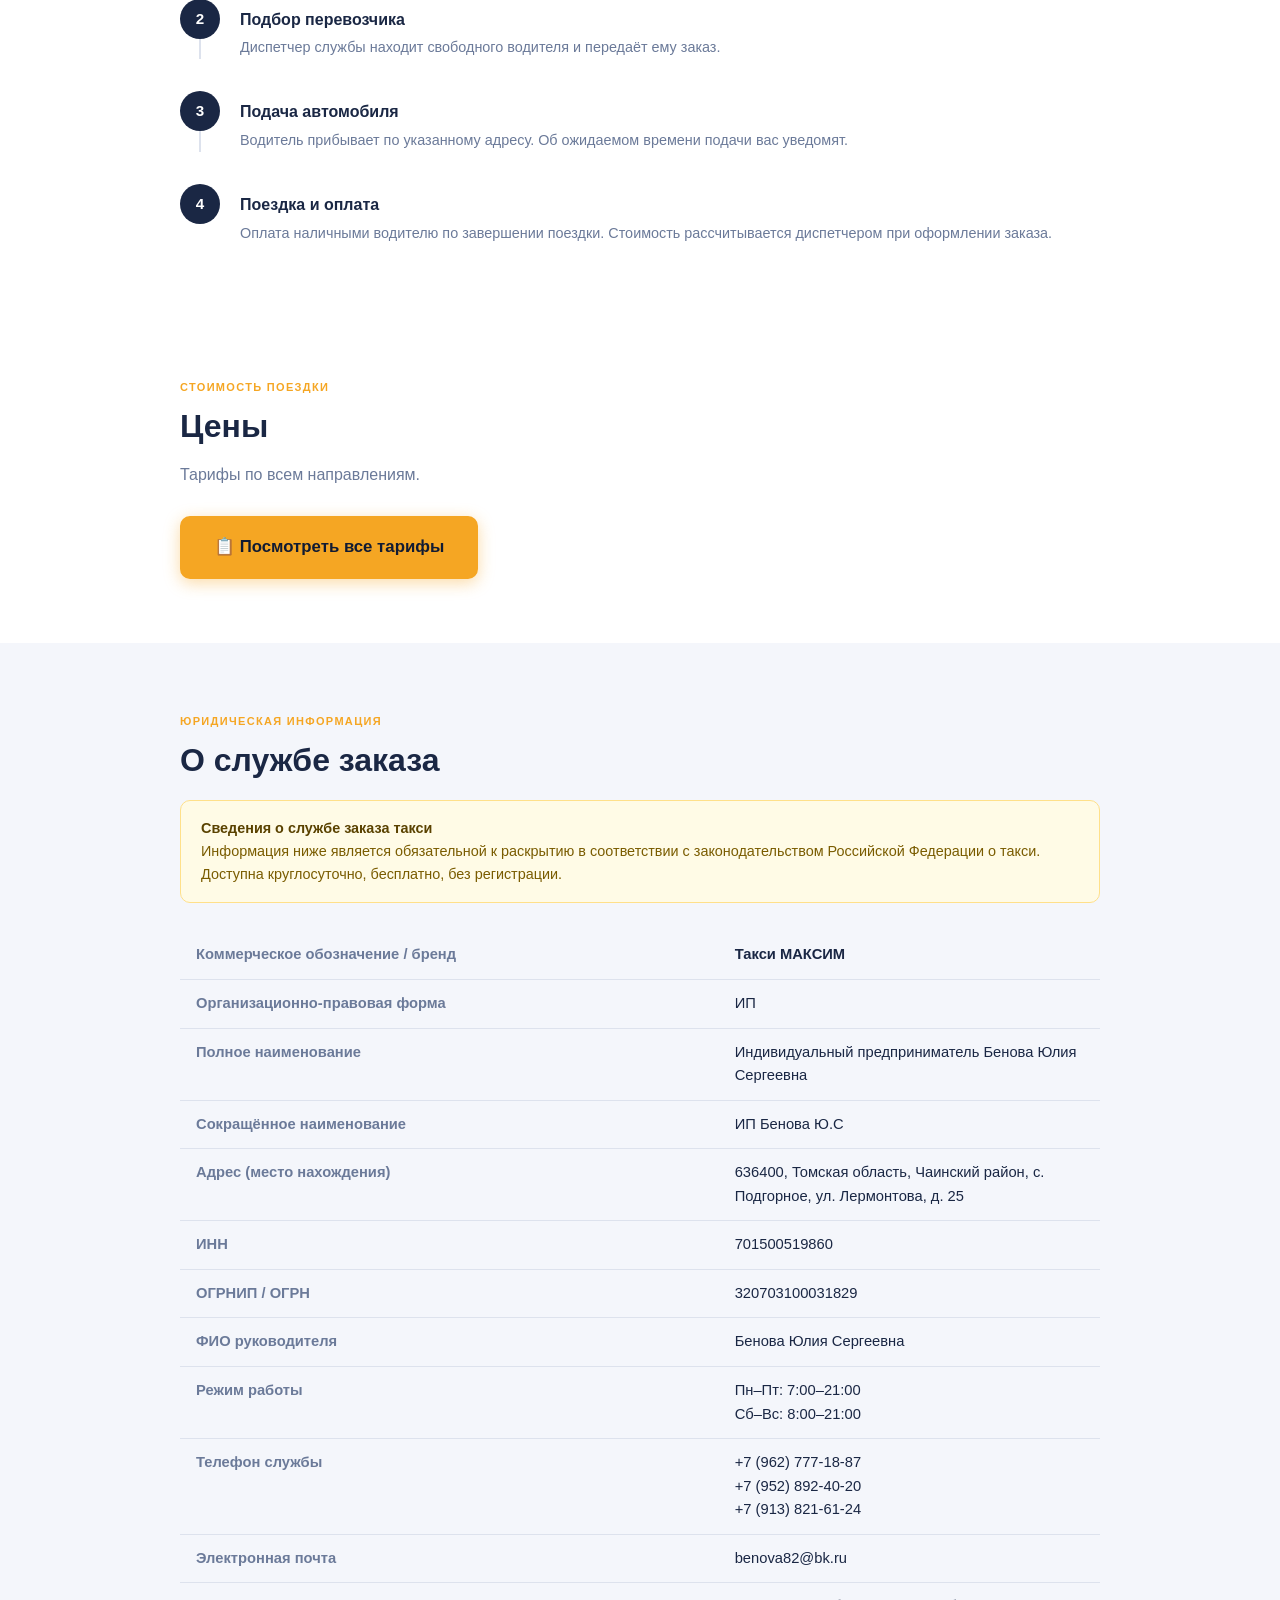
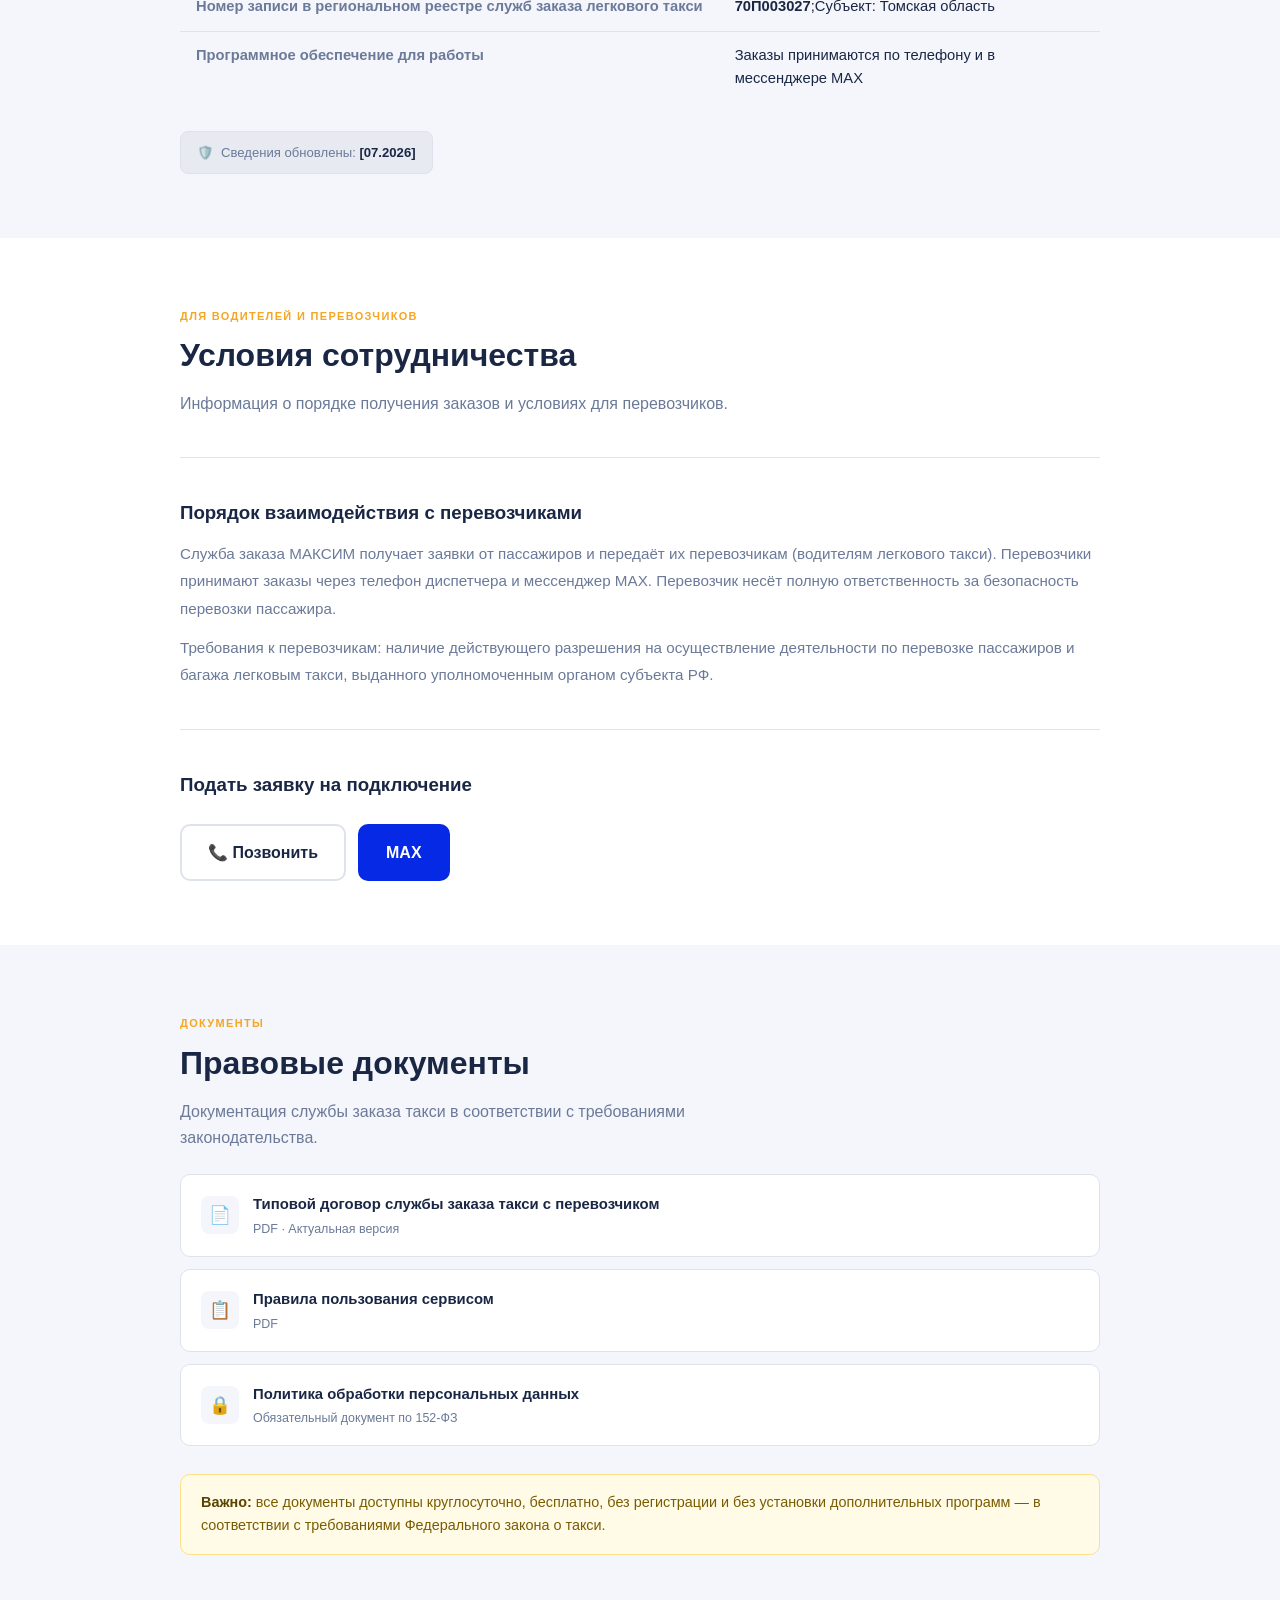
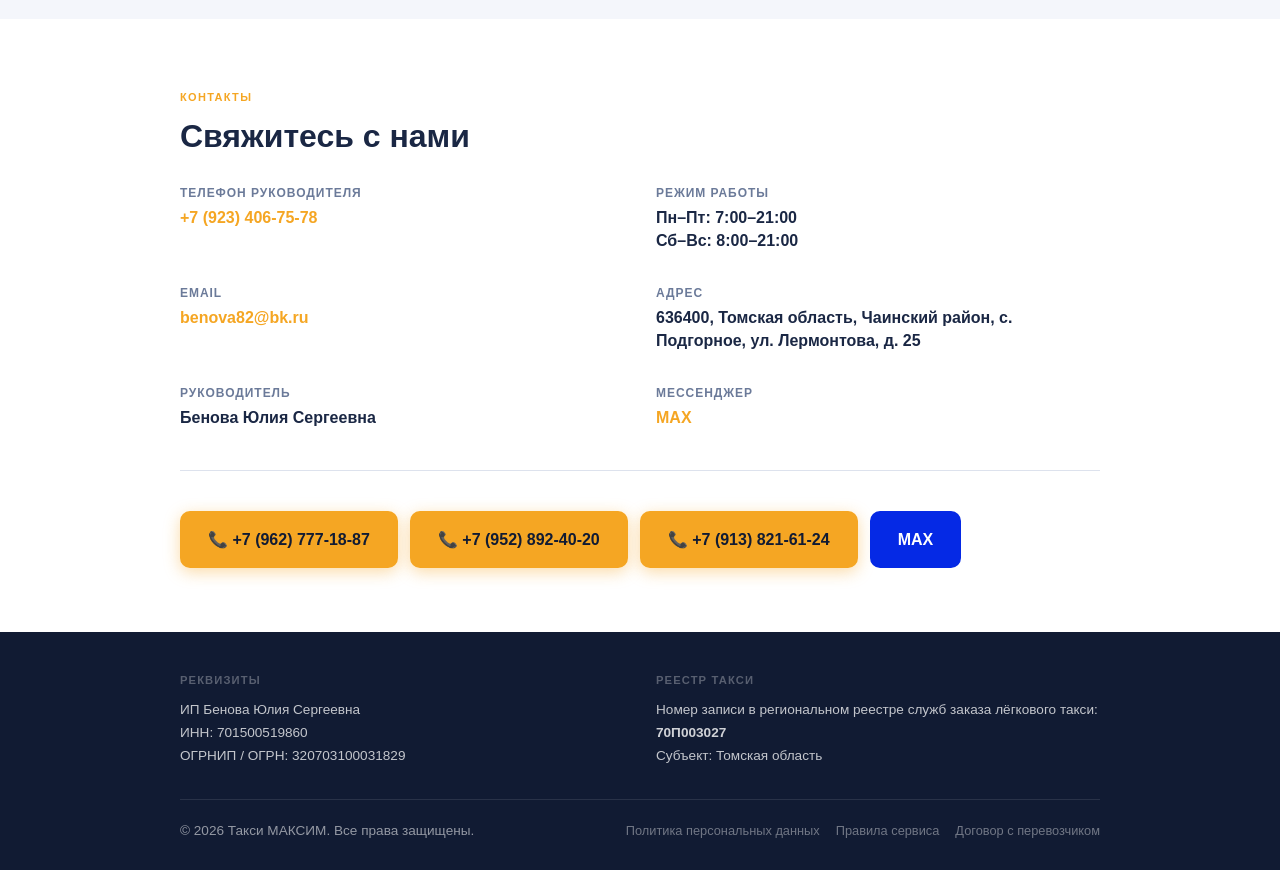
==== commit d2973cf5: "Update index.html" ====
--- a/index.html
+++ b/index.html
@@ -5,6 +5,7 @@
 <meta name="viewport" content="width=device-width, initial-scale=1.0">
 <title>Такси МАКСИМ</title>
 <meta name="description" content="Служба заказа такси в с. Подгорное.">
+<link rel="icon" type="image/png" href="favicon.png">
 <style>
   /* ── TOKENS ── */
   :root {
@@ -232,11 +233,13 @@
     flex-wrap: wrap;
     gap: 12px;
     margin-bottom: 48px;
+    align-items: flex-start;
   }
   .hero__chips {
     display: flex;
     flex-wrap: wrap;
     gap: 10px;
+    max-width: 560px;
   }
   .chip {
     display: inline-flex;
@@ -248,6 +251,7 @@
     font-size: .8rem;
     padding: 6px 14px;
     border-radius: 50px;
+    width: auto;
   }
   .chip .dot {
     width: 7px; height: 7px;
@@ -583,7 +587,7 @@
           <img src="images/max.png" alt="MAX" style="height:28px; width:auto;" onerror="this.replaceWith(document.createTextNode('💬'))">
         </div>
         <div>
-          <div class="order-card__label">MAX (VK)</div>
+          <div class="order-card__label">MAX</div>
         </div>
         <a href="https://max.ru/join/471gxeLHm7cf2CnTE7yw7VLN5XHvpsNSFUvy4U_2-oo" target="_blank" rel="noopener" class="order-card__link">Написать →</a>
       </div>
@@ -767,21 +771,28 @@
     <p class="section__sub">Документация службы заказа такси в соответствии с требованиями законодательства.</p>
 
     <ul class="docs-list">
-      <li>
-        <div class="doc-icon">📄</div>
-        <div>
-          <a href="docs/dogovor-perevozchik.pdf" target="_blank">Типовой договор службы заказа такси с перевозчиком</a>
-          <div style="font-size:.78rem; color:var(--grey-t); font-weight:400; margin-top:3px;">PDF · Актуальная версия</div>
-        </div>
-      </li>
-      <li>
-        <div class="doc-icon">📋</div>
-        <div>
-          <a href="docs/pravila-servisa.pdf" target="_blank">Правила пользования сервисом</a>
-          <div style="font-size:.78rem; color:var(--grey-t); font-weight:400; margin-top:3px;">PDF</div>
-        </div>
-      </li>
-    </ul>
+  <li>
+    <div class="doc-icon">📄</div>
+    <div>
+      <a href="docs/dogovor-perevozchik.pdf" target="_blank">Типовой договор службы заказа такси с перевозчиком</a>
+      <div style="font-size:.78rem; color:var(--grey-t); font-weight:400; margin-top:3px;">PDF · Актуальная версия</div>
+    </div>
+  </li>
+  <li>
+    <div class="doc-icon">📋</div>
+    <div>
+      <a href="docs/pravila-servisa.pdf" target="_blank">Правила пользования сервисом</a>
+      <div style="font-size:.78rem; color:var(--grey-t); font-weight:400; margin-top:3px;">PDF</div>
+    </div>
+  </li>
+  <li>
+    <div class="doc-icon">🔒</div>
+    <div>
+      <a href="privacy.html">Политика обработки персональных данных</a>
+      <div style="font-size:.78rem; color:var(--grey-t); font-weight:400; margin-top:3px;">Обязательный документ по 152-ФЗ</div>
+    </div>
+  </li>
+</ul>
 
     <div class="alert" style="margin-top:28px;">
       <strong>Важно:</strong> все документы доступны круглосуточно, бесплатно, без регистрации и без установки дополнительных программ — в соответствии с требованиями Федерального закона о такси.
@@ -861,6 +872,7 @@
     <div class="footer__bottom">
       <span>© 2026 Такси МАКСИМ. Все права защищены.</span>
       <div style="display:flex; gap:16px; flex-wrap:wrap;">
+        <a href="privacy.html">Политика персональных данных</a>
         <a href="docs/pravila-servisa.pdf" target="_blank">Правила сервиса</a>
         <a href="docs/dogovor-perevozchik.pdf" target="_blank">Договор с перевозчиком</a>
       </div>
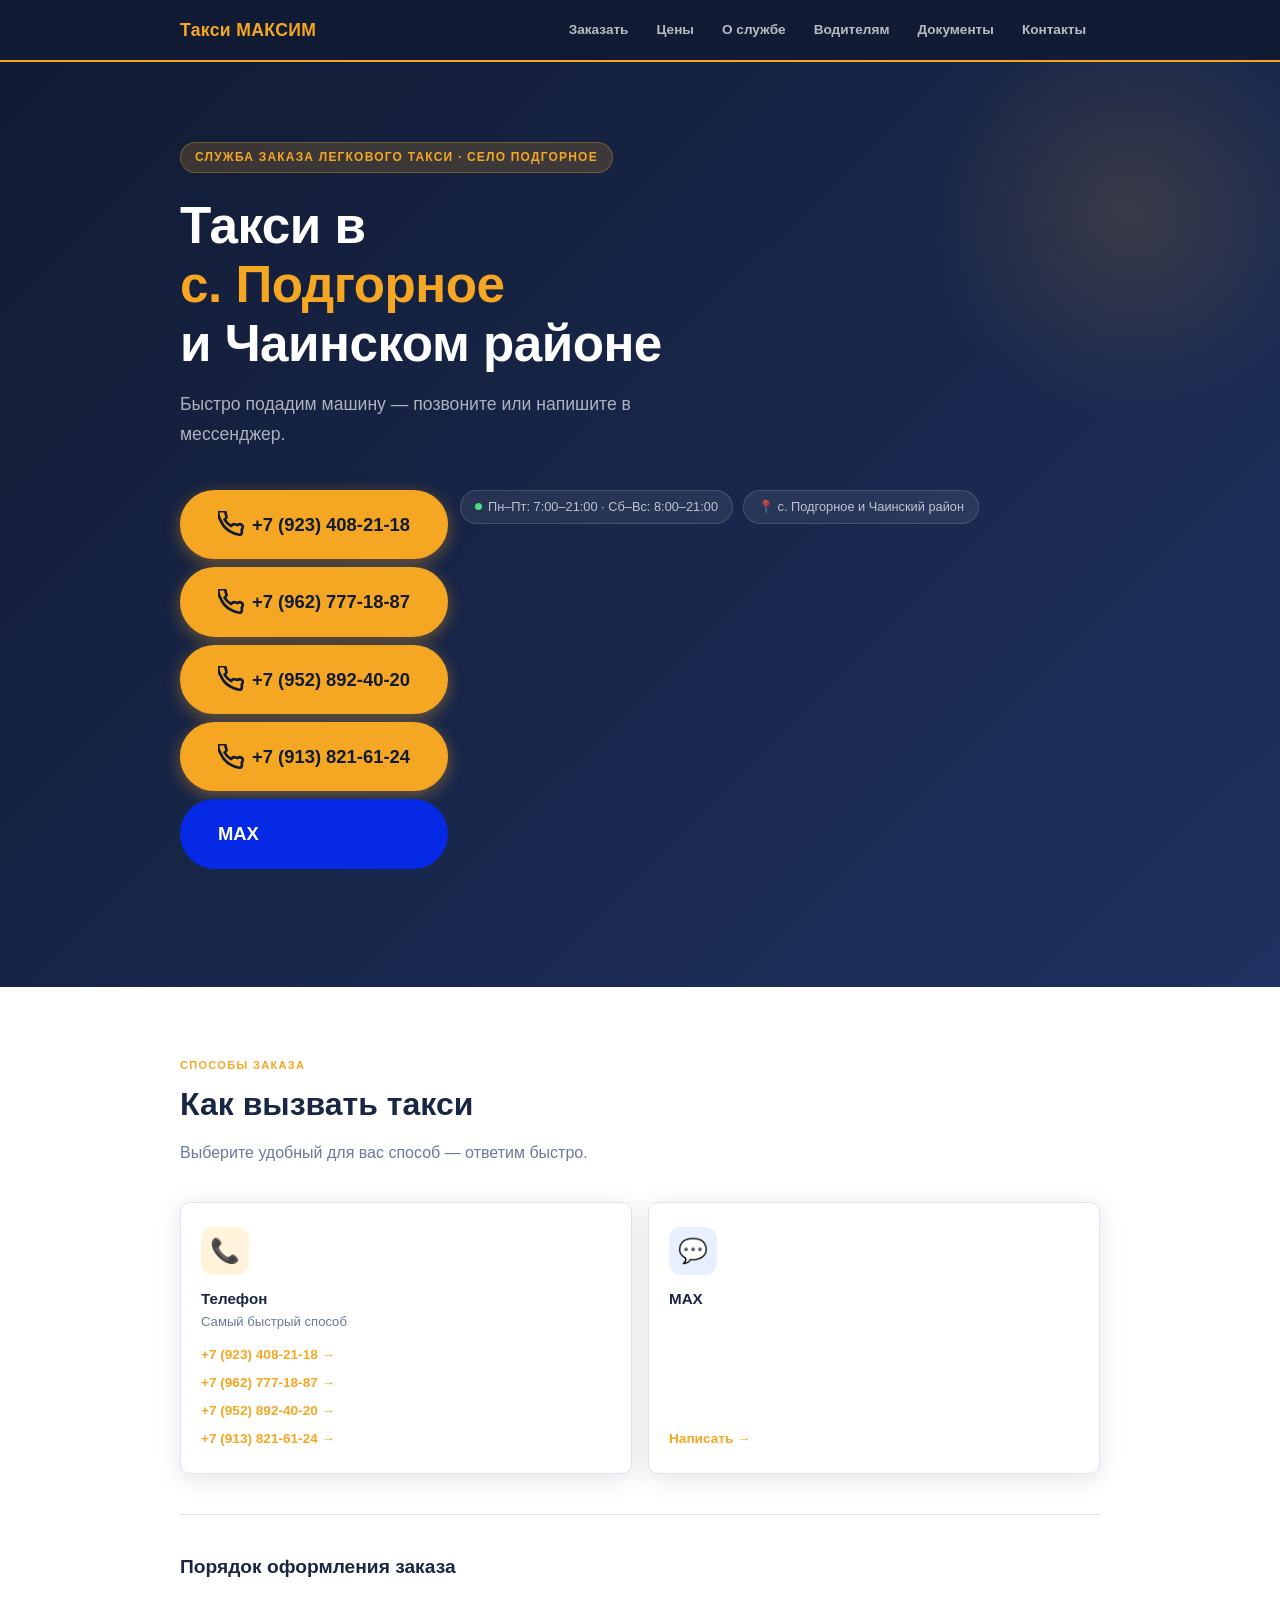
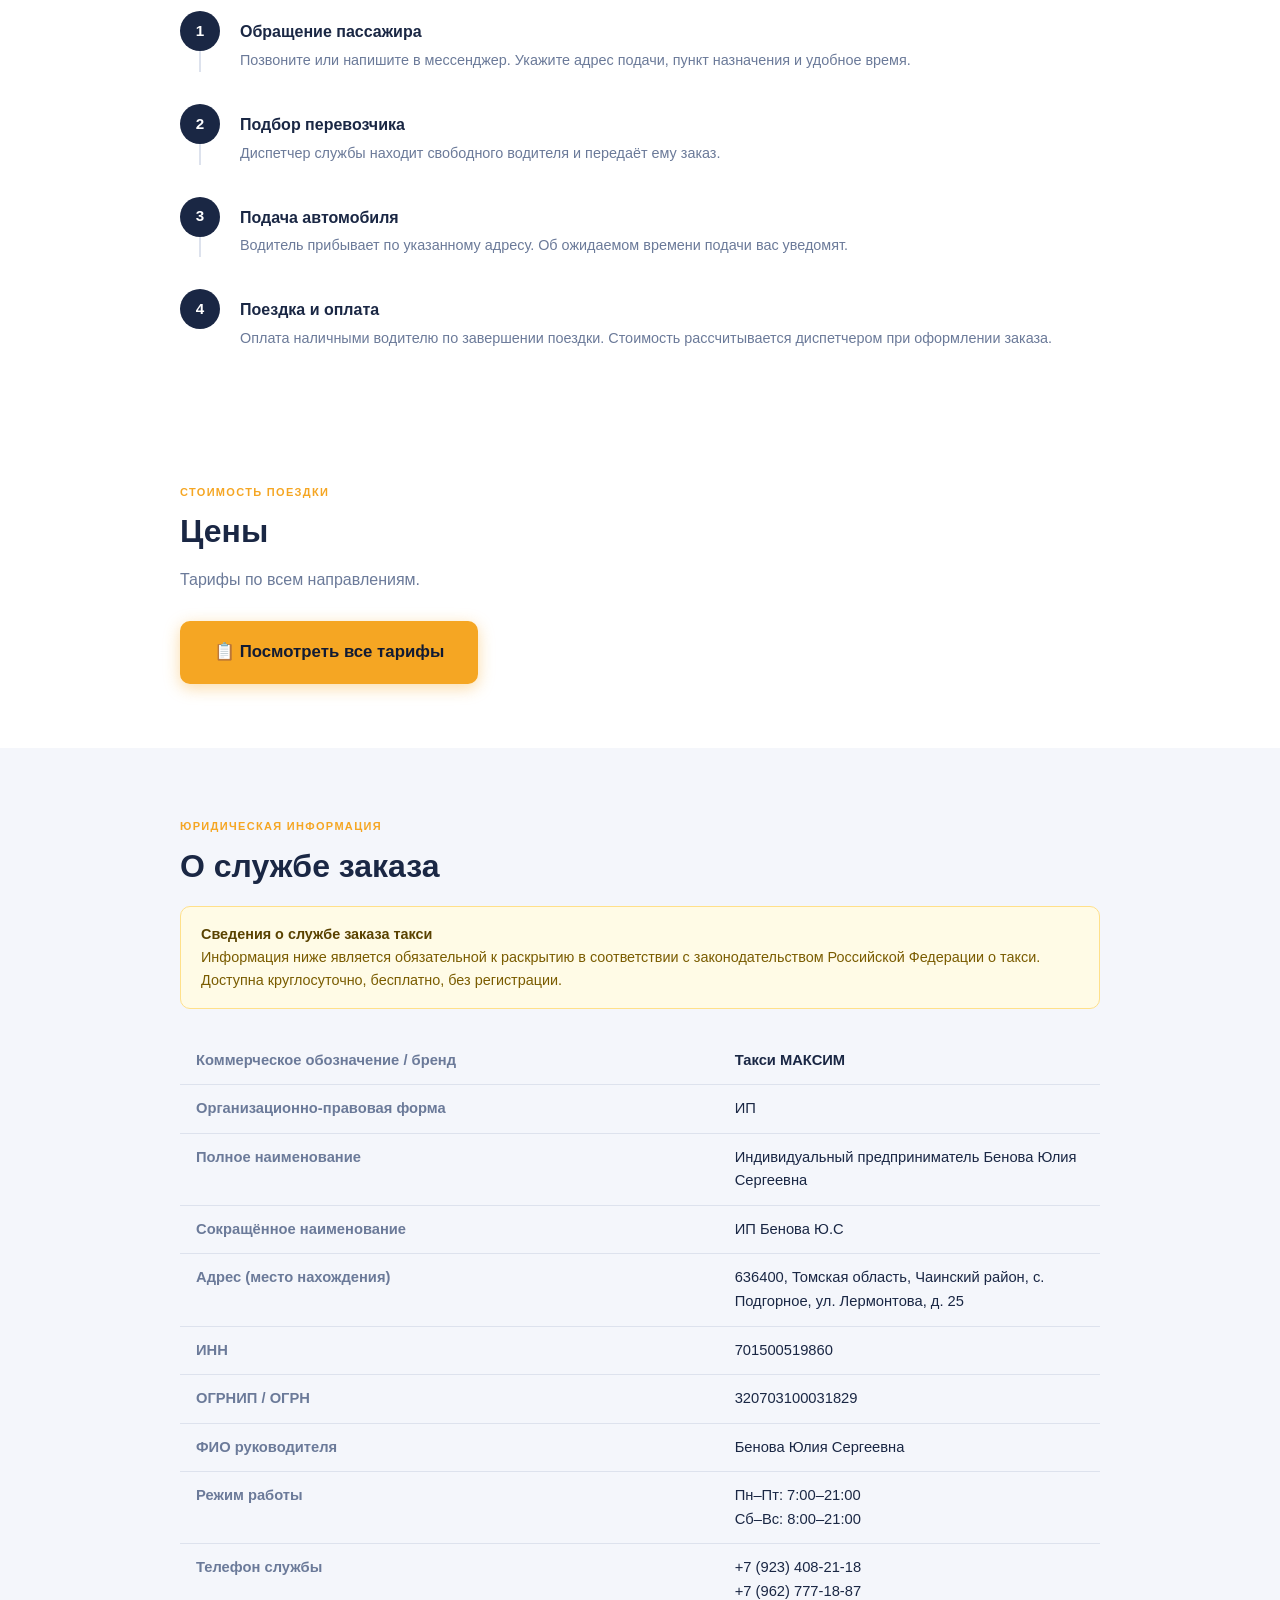
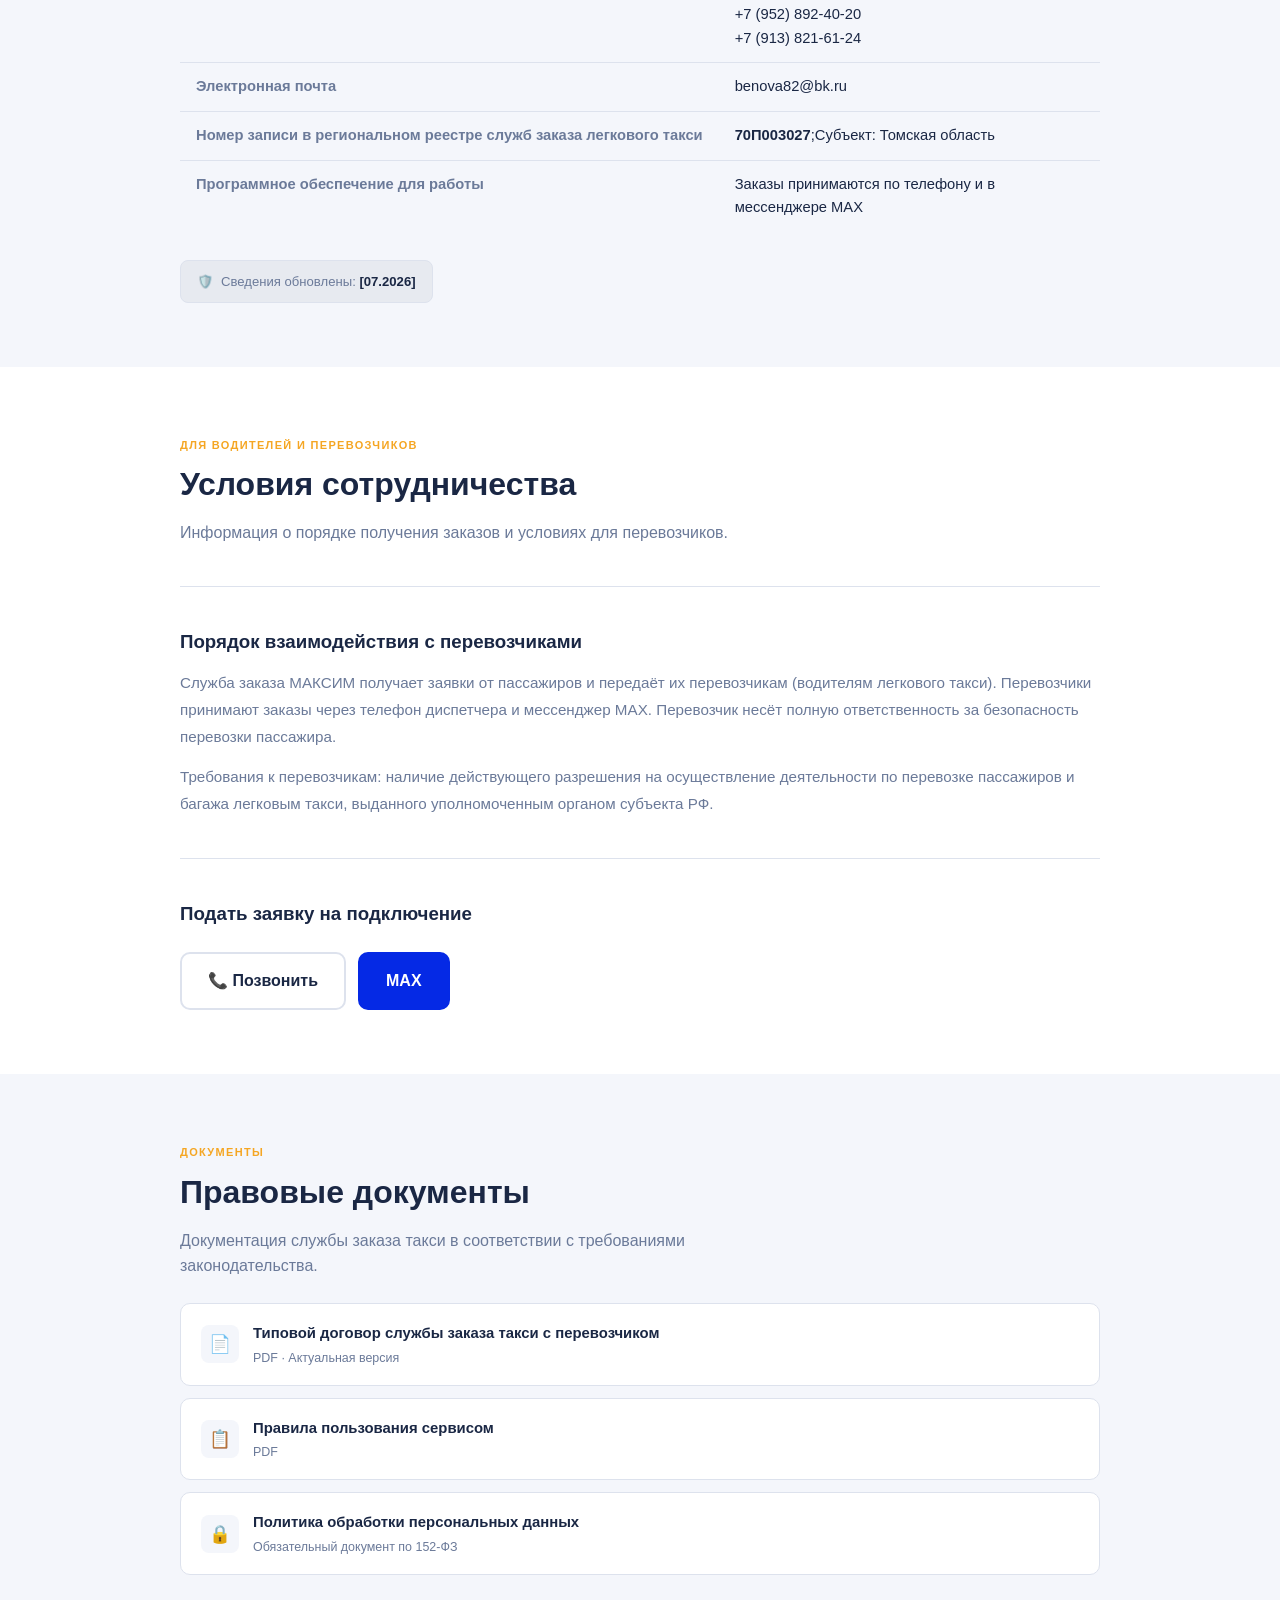
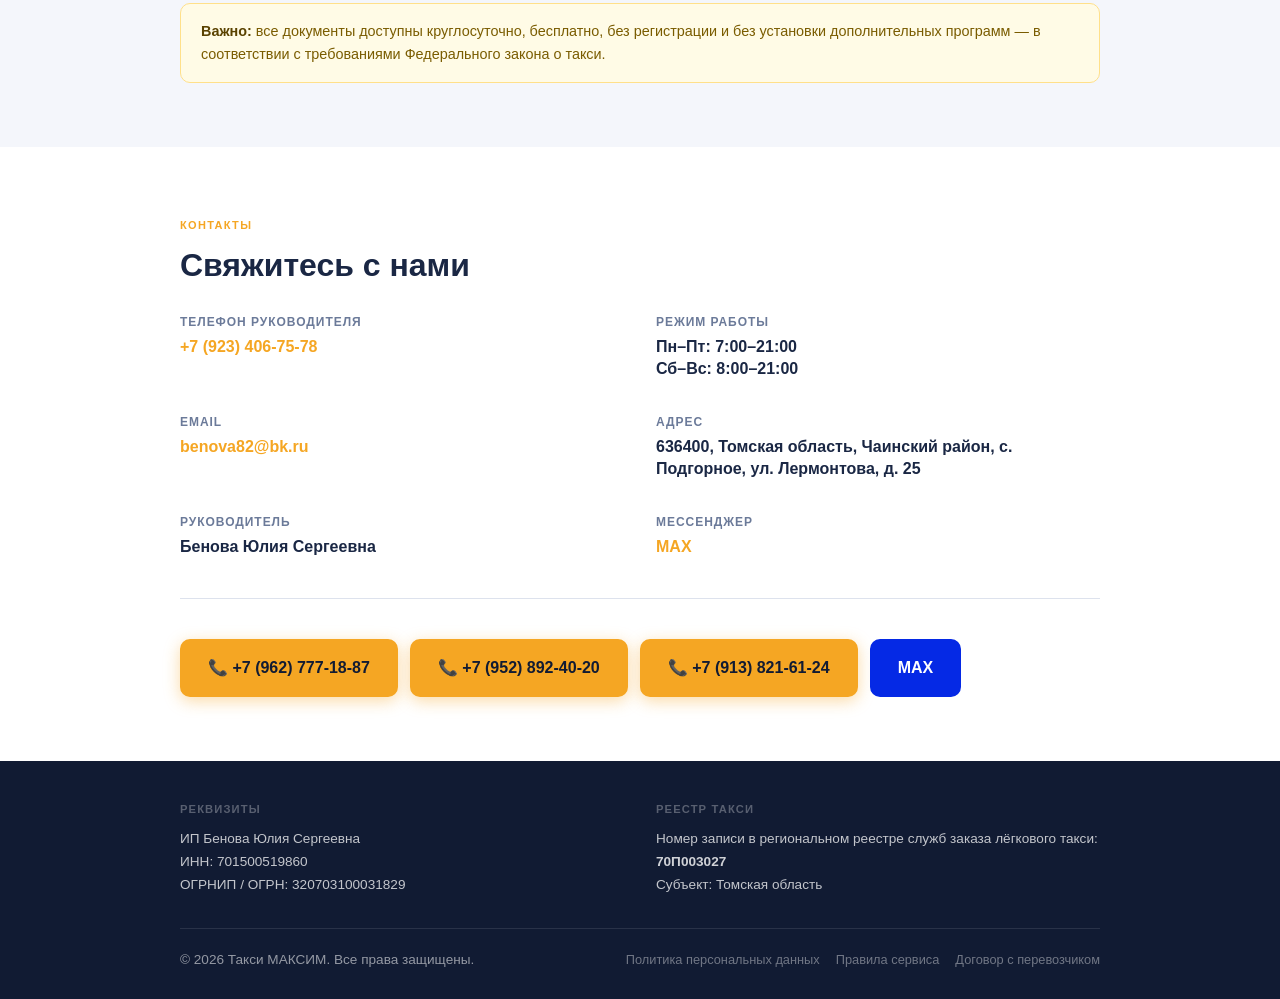
==== commit 1fe0ecb2: "Update index.html" ====
--- a/index.html
+++ b/index.html
@@ -531,6 +531,12 @@
     <p class="hero__sub">Быстро подадим машину — позвоните или напишите в мессенджер.</p>
     <div class="hero__btns">
       <div style="display:flex; flex-direction:column; gap:8px;">
+        <a href="tel:+79234082118" class="btn btn--amber btn--lg btn--pulse">
+          <svg class="icon icon--lg" viewBox="0 0 24 24" fill="none" stroke="currentColor" stroke-width="2.5" stroke-linecap="round" stroke-linejoin="round">
+            <path d="M22 16.92v3a2 2 0 01-2.18 2 19.79 19.79 0 01-8.63-3.07A19.5 19.5 0 013.07 10a19.79 19.79 0 01-3.07-8.67A2 2 0 012 .18h3a2 2 0 012 1.72c.127.96.361 1.903.7 2.81a2 2 0 01-.45 2.11L6.09 7.91a16 16 0 006 6l1.27-1.27a2 2 0 012.11-.45c.907.339 1.85.573 2.81.7A2 2 0 0122 16.92z"/>
+          </svg>
+          +7 (923) 408-21-18
+        </a>
         <a href="tel:+79627771887" class="btn btn--amber btn--lg btn--pulse">
           <svg class="icon icon--lg" viewBox="0 0 24 24" fill="none" stroke="currentColor" stroke-width="2.5" stroke-linecap="round" stroke-linejoin="round">
             <path d="M22 16.92v3a2 2 0 01-2.18 2 19.79 19.79 0 01-8.63-3.07A19.5 19.5 0 013.07 10a19.79 19.79 0 01-3.07-8.67A2 2 0 012 .18h3a2 2 0 012 1.72c.127.96.361 1.903.7 2.81a2 2 0 01-.45 2.11L6.09 7.91a16 16 0 006 6l1.27-1.27a2 2 0 012.11-.45c.907.339 1.85.573 2.81.7A2 2 0 0122 16.92z"/>
@@ -576,6 +582,7 @@
           <div class="order-card__sub">Самый быстрый способ</div>
         </div>
         <div style="display:flex; flex-direction:column; gap:6px; margin-top:auto;">
+          <a href="tel:+79234082118" class="order-card__link">+7 (923) 408-21-18 →</a>
           <a href="tel:+79627771887" class="order-card__link">+7 (962) 777-18-87 →</a>
           <a href="tel:+79528924020" class="order-card__link">+7 (952) 892-40-20 →</a>
           <a href="tel:+79138216124" class="order-card__link">+7 (913) 821-61-24 →</a>
@@ -707,6 +714,7 @@
         <tr>
           <td>Телефон службы</td>
           <td>
+            <a href="tel:+79234082118">+7 (923) 408-21-18</a><br>
             <a href="tel:+79627771887">+7 (962) 777-18-87</a><br>
             <a href="tel:+79528924020">+7 (952) 892-40-20</a><br>
             <a href="tel:+79138216124">+7 (913) 821-61-24</a><br>
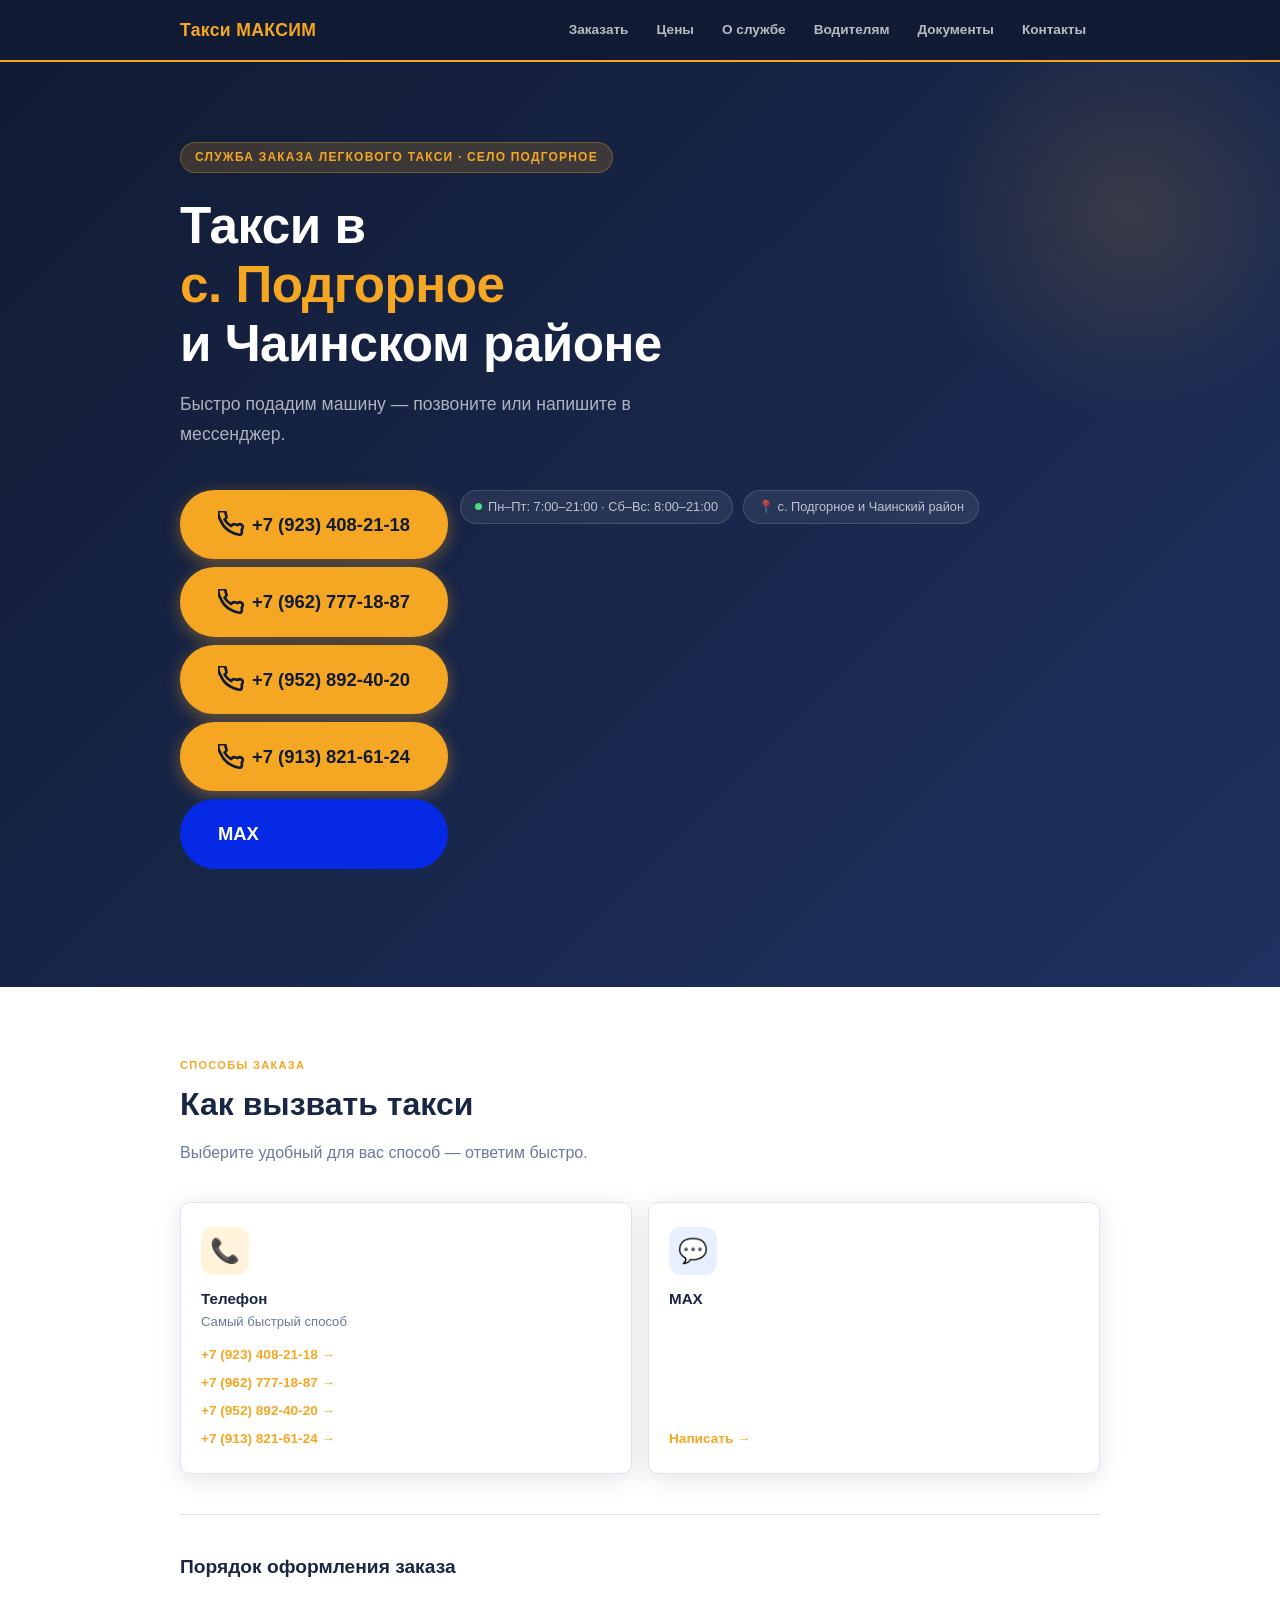
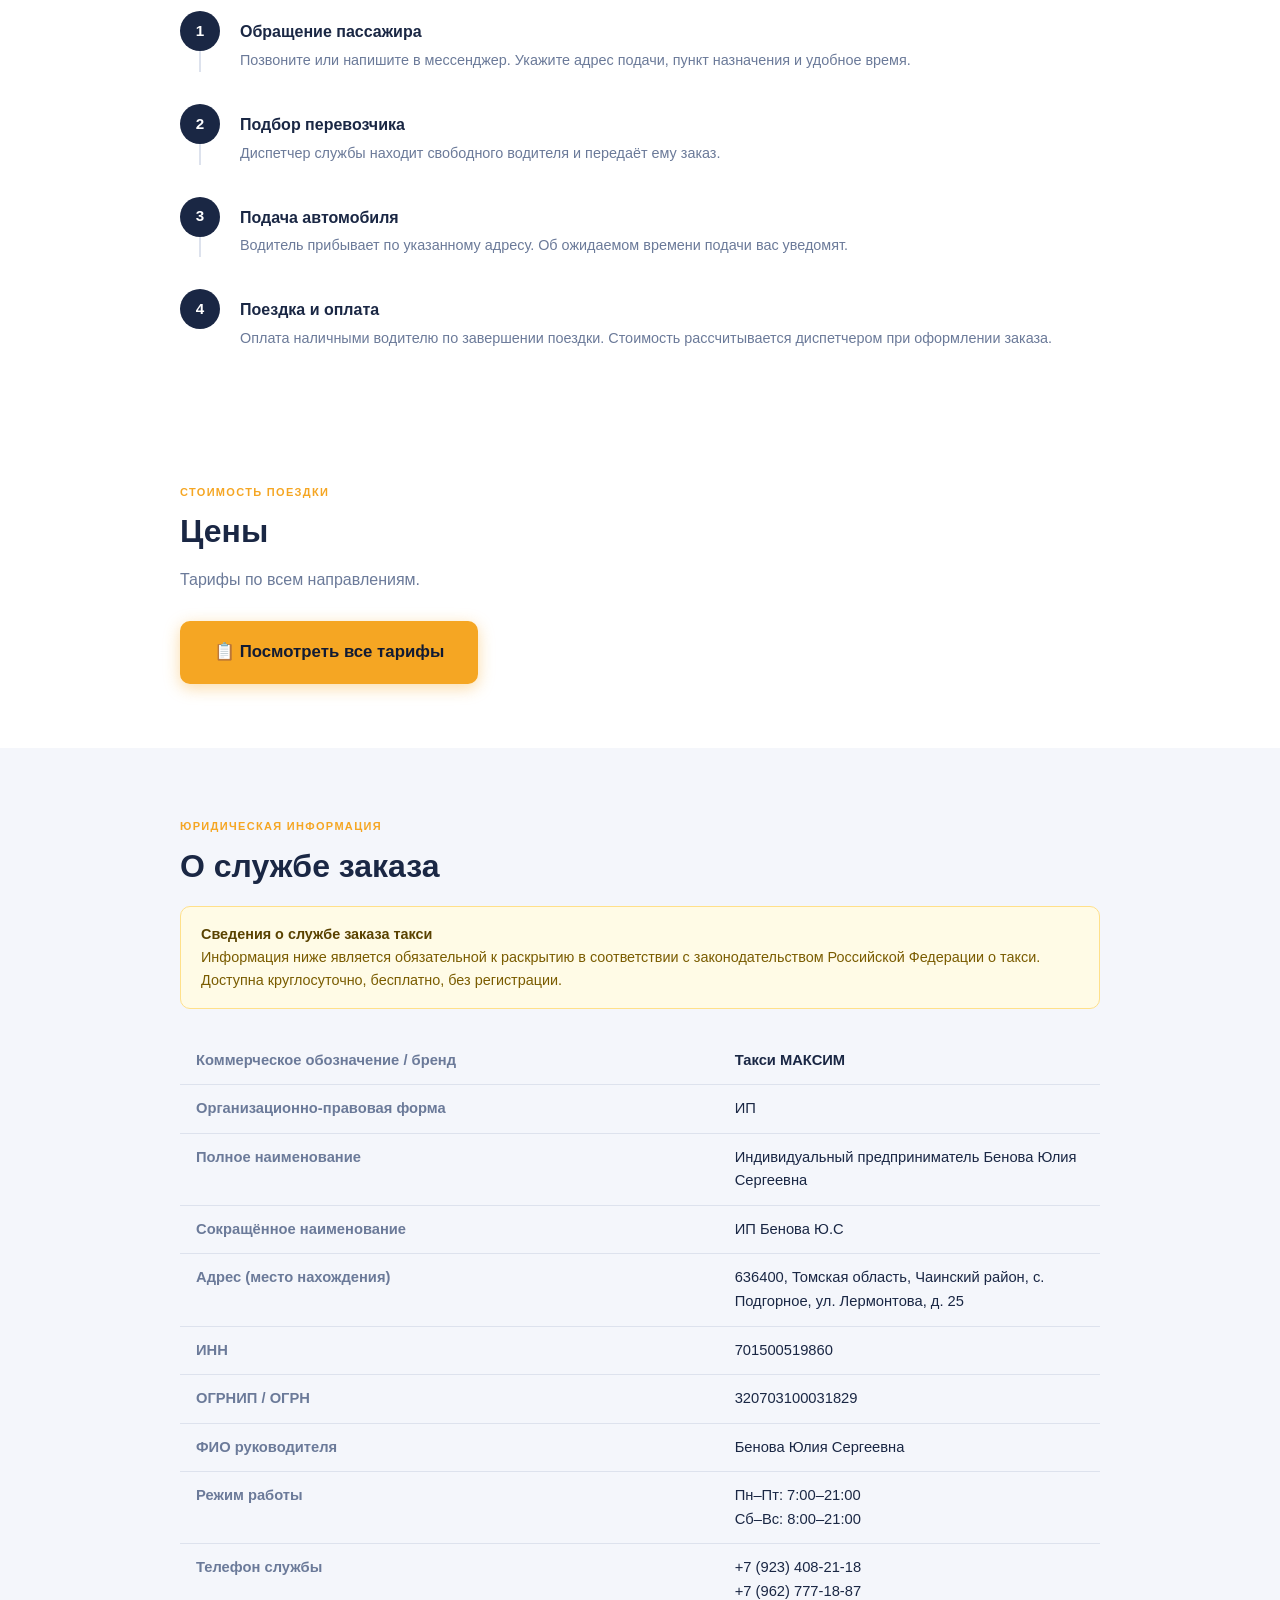
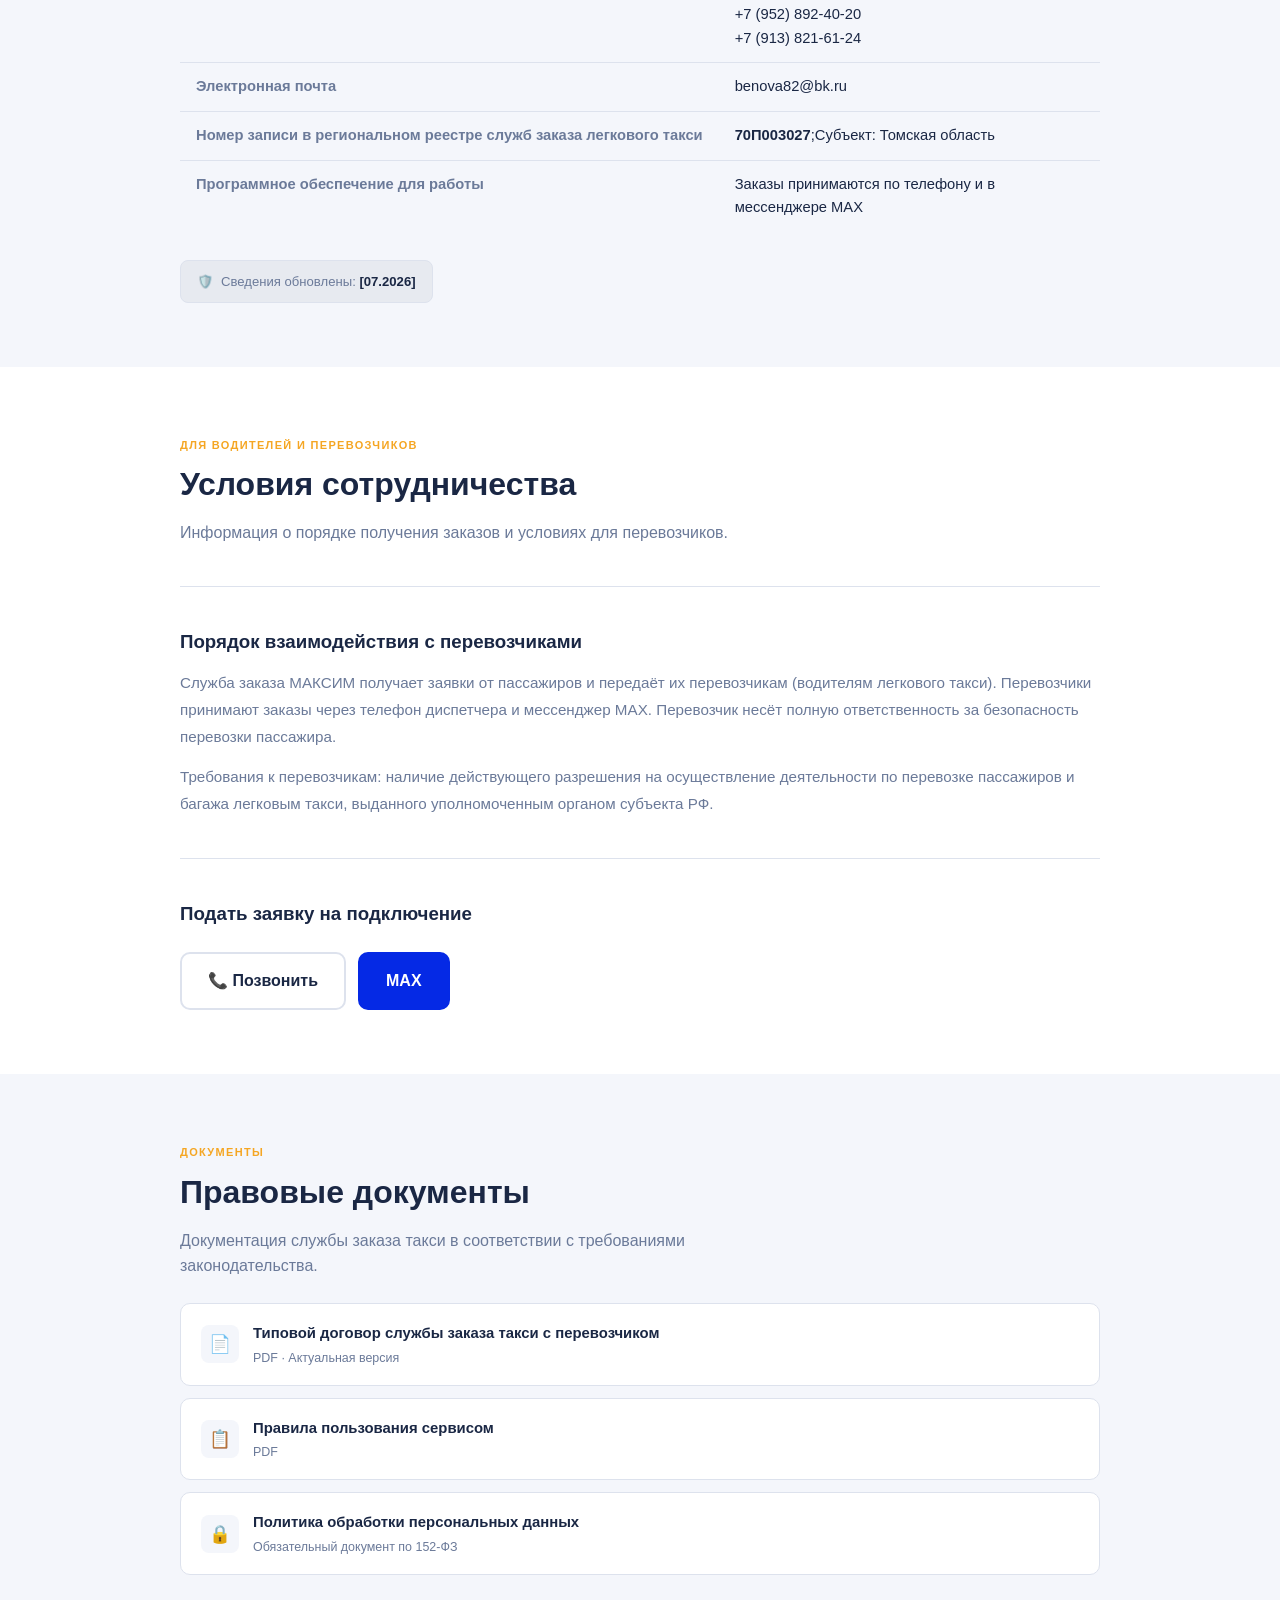
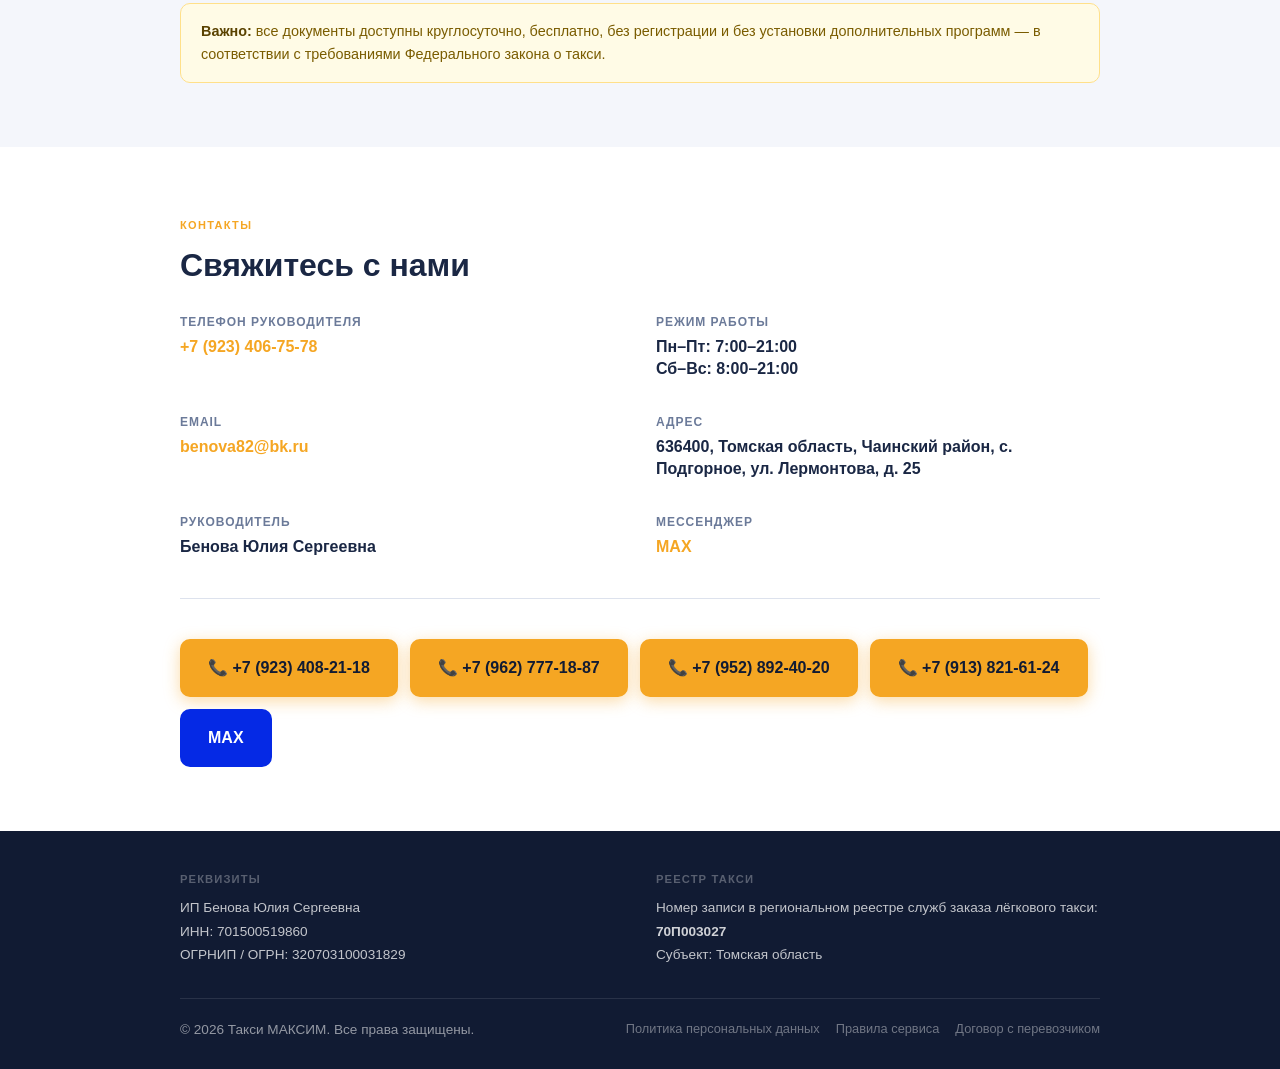
==== commit 17b1a19d: "Update index.html" ====
--- a/index.html
+++ b/index.html
@@ -845,6 +845,7 @@
 
     <hr class="divider">
     <div class="messenger-row">
+      <a href="tel:+79234082118" class="btn btn--amber">📞 +7 (923) 408-21-18</a>
       <a href="tel:+79627771887" class="btn btn--amber">📞 +7 (962) 777-18-87</a>
       <a href="tel:+79528924020" class="btn btn--amber">📞 +7 (952) 892-40-20</a>
       <a href="tel:+79138216124" class="btn btn--amber">📞 +7 (913) 821-61-24</a>
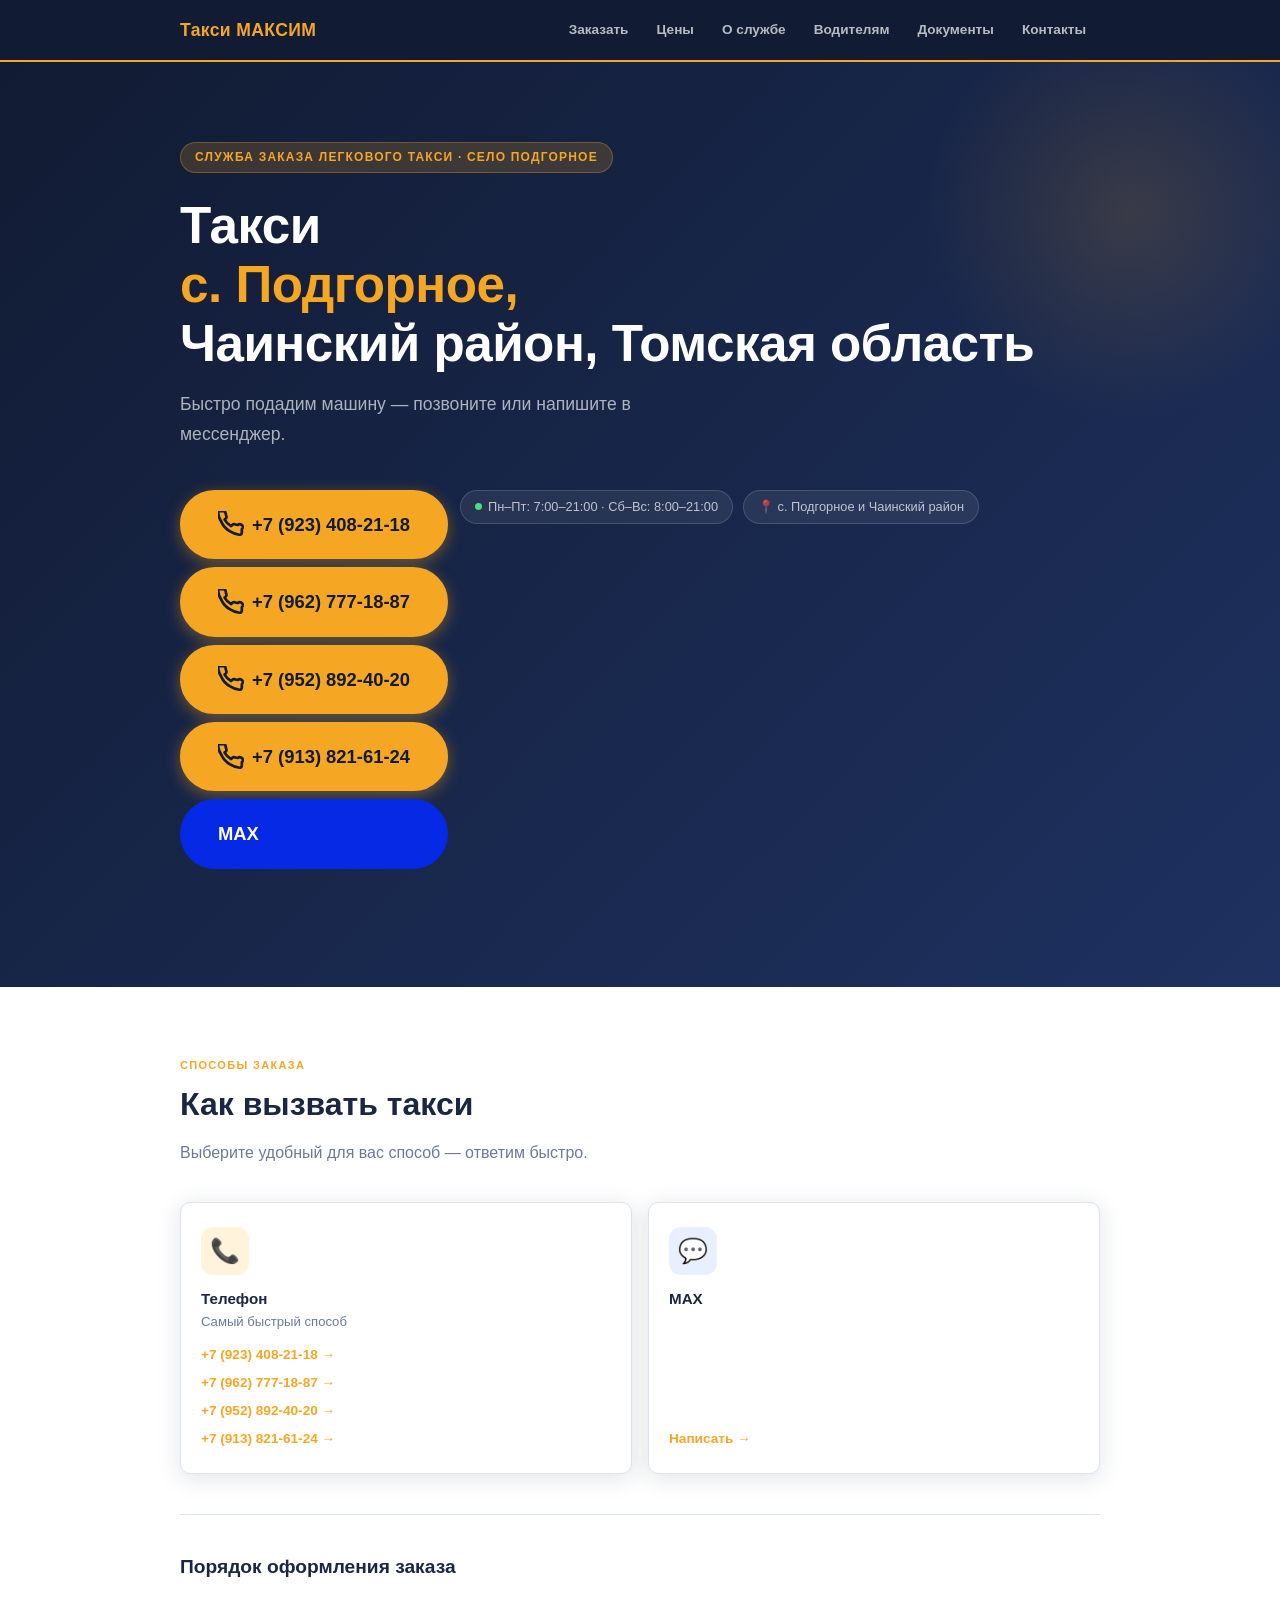
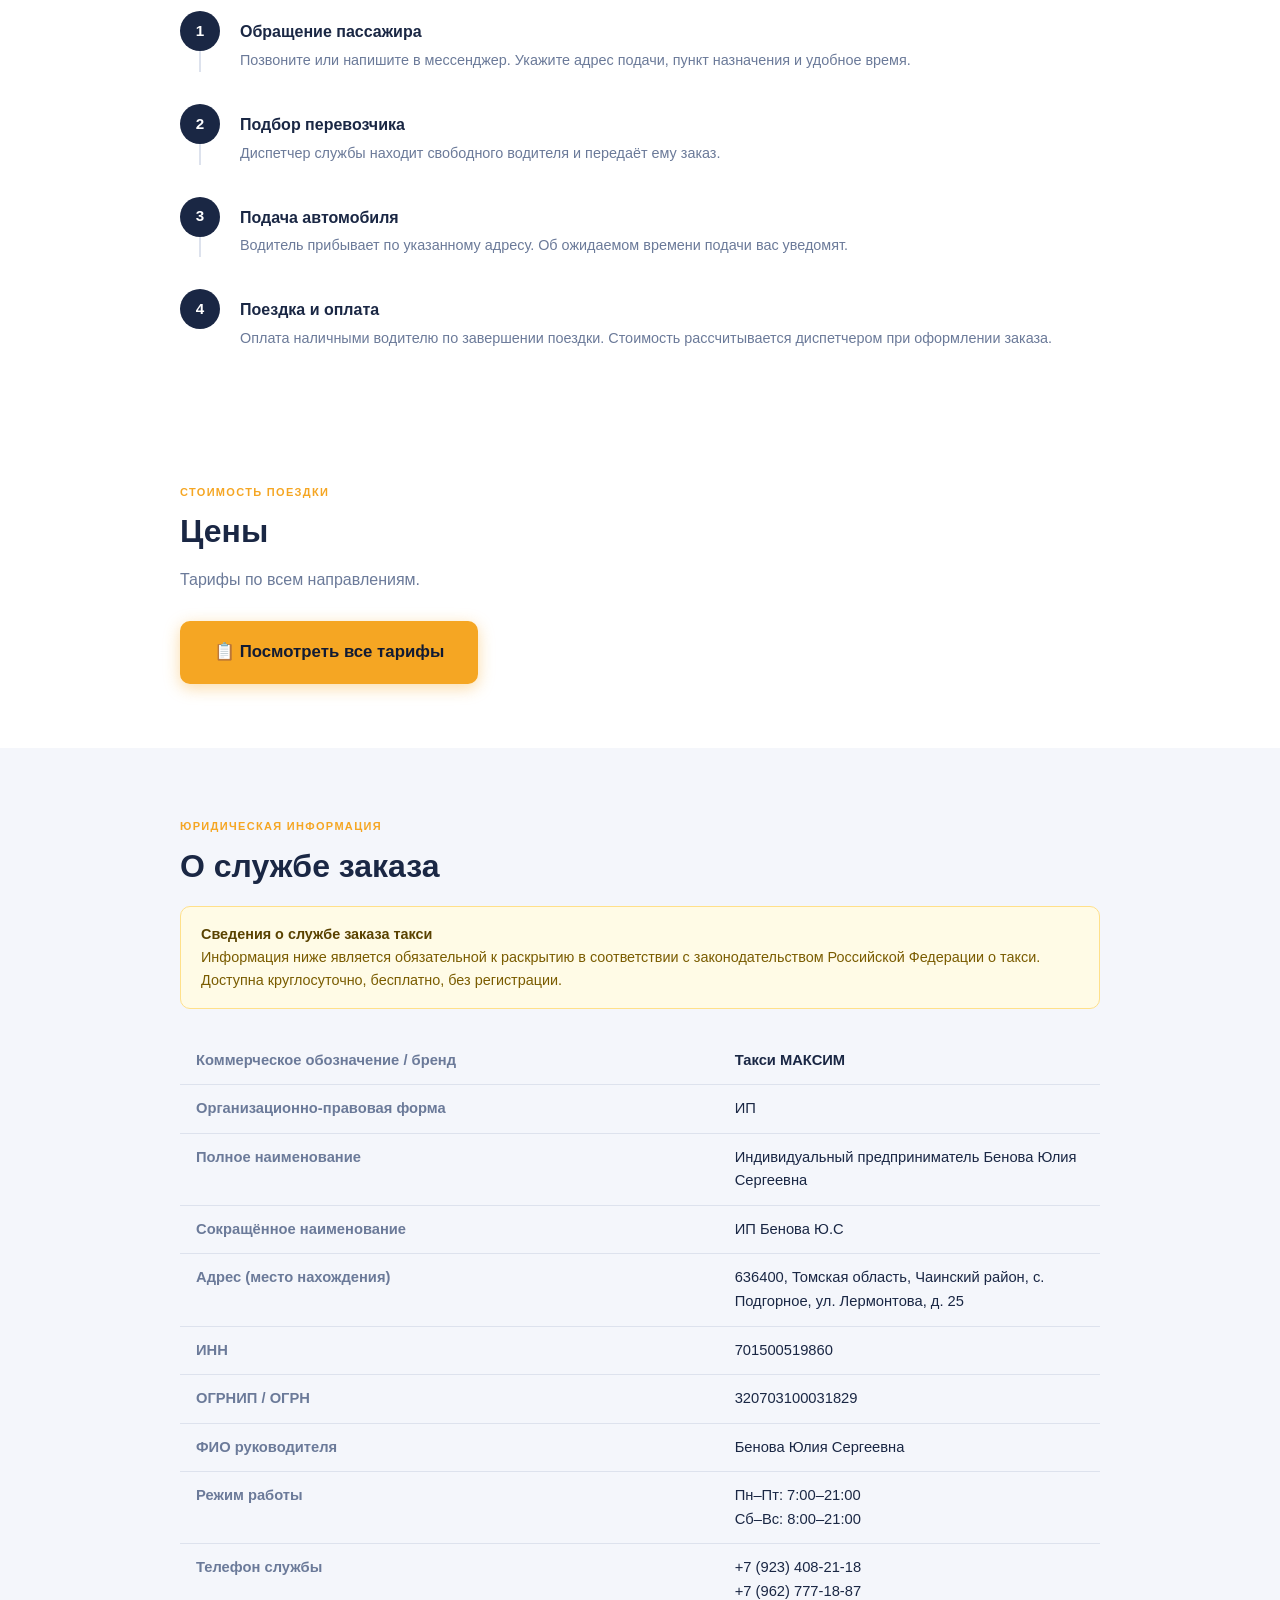
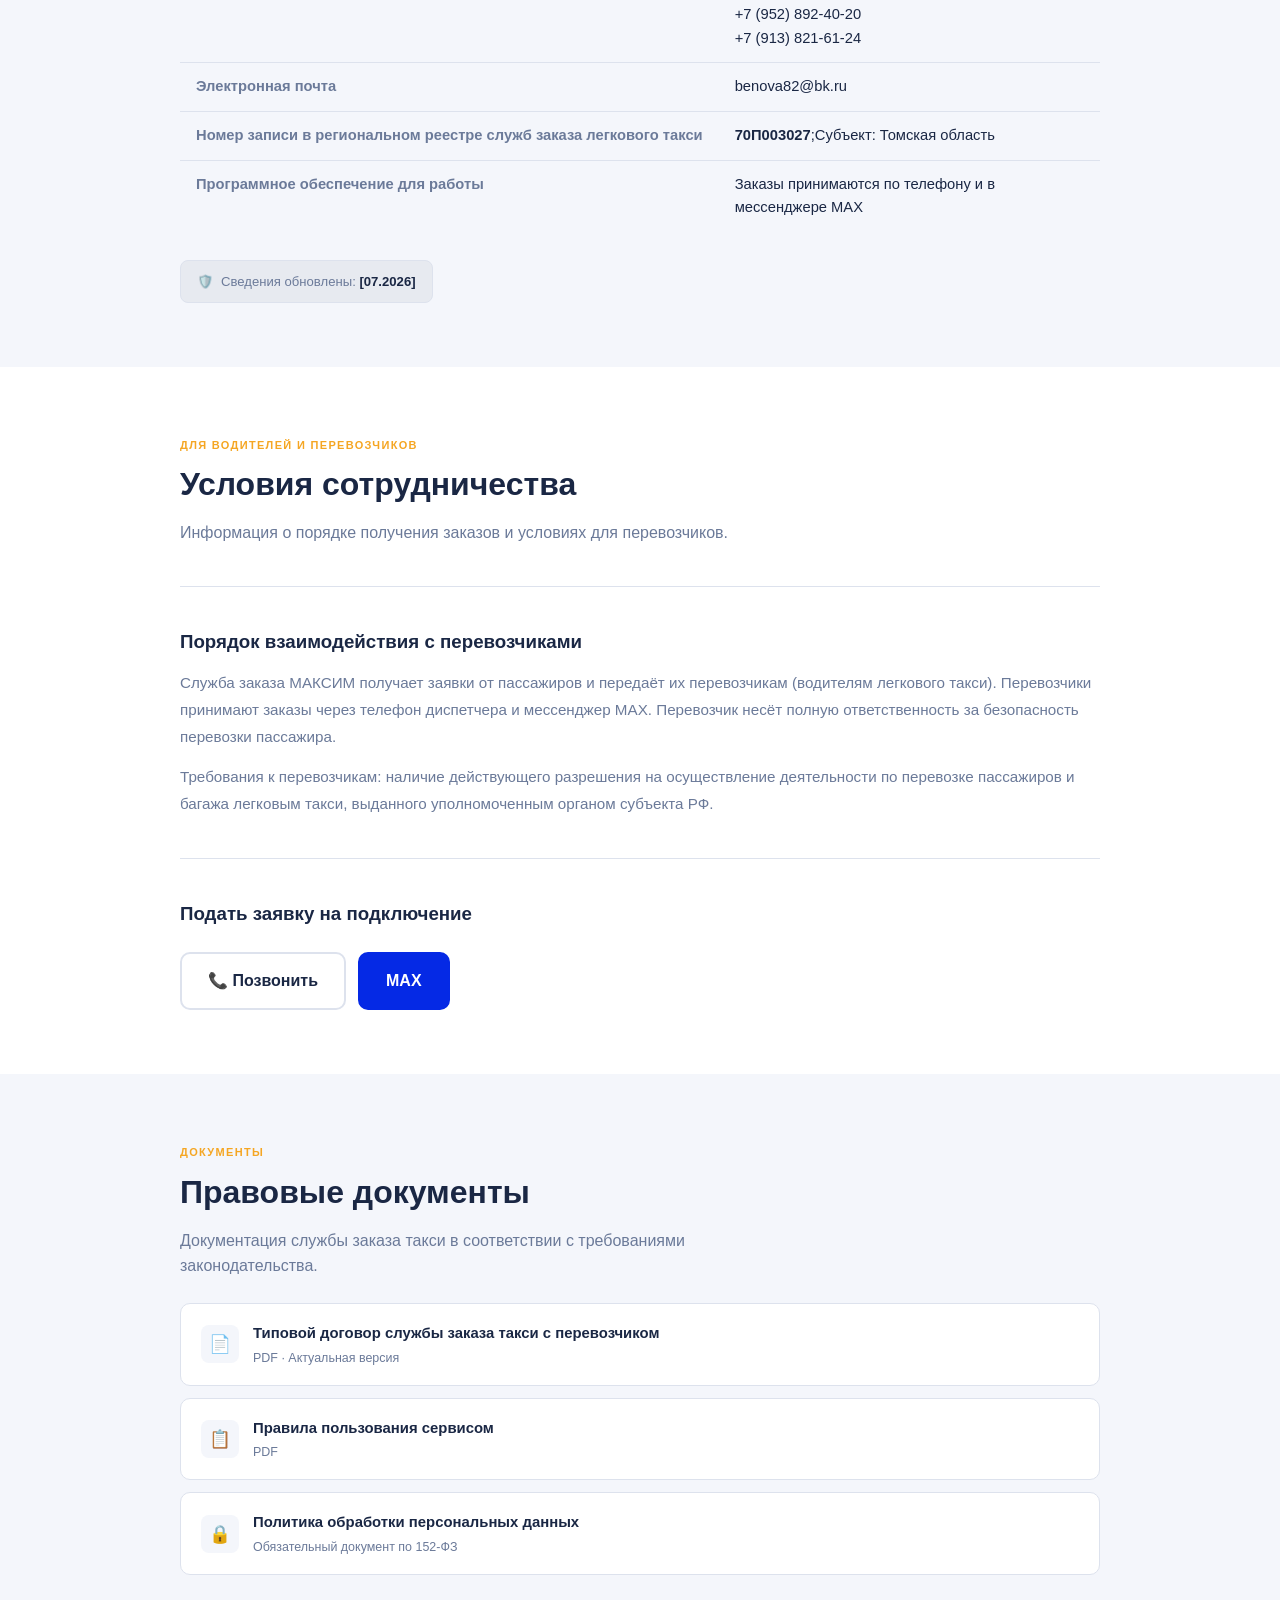
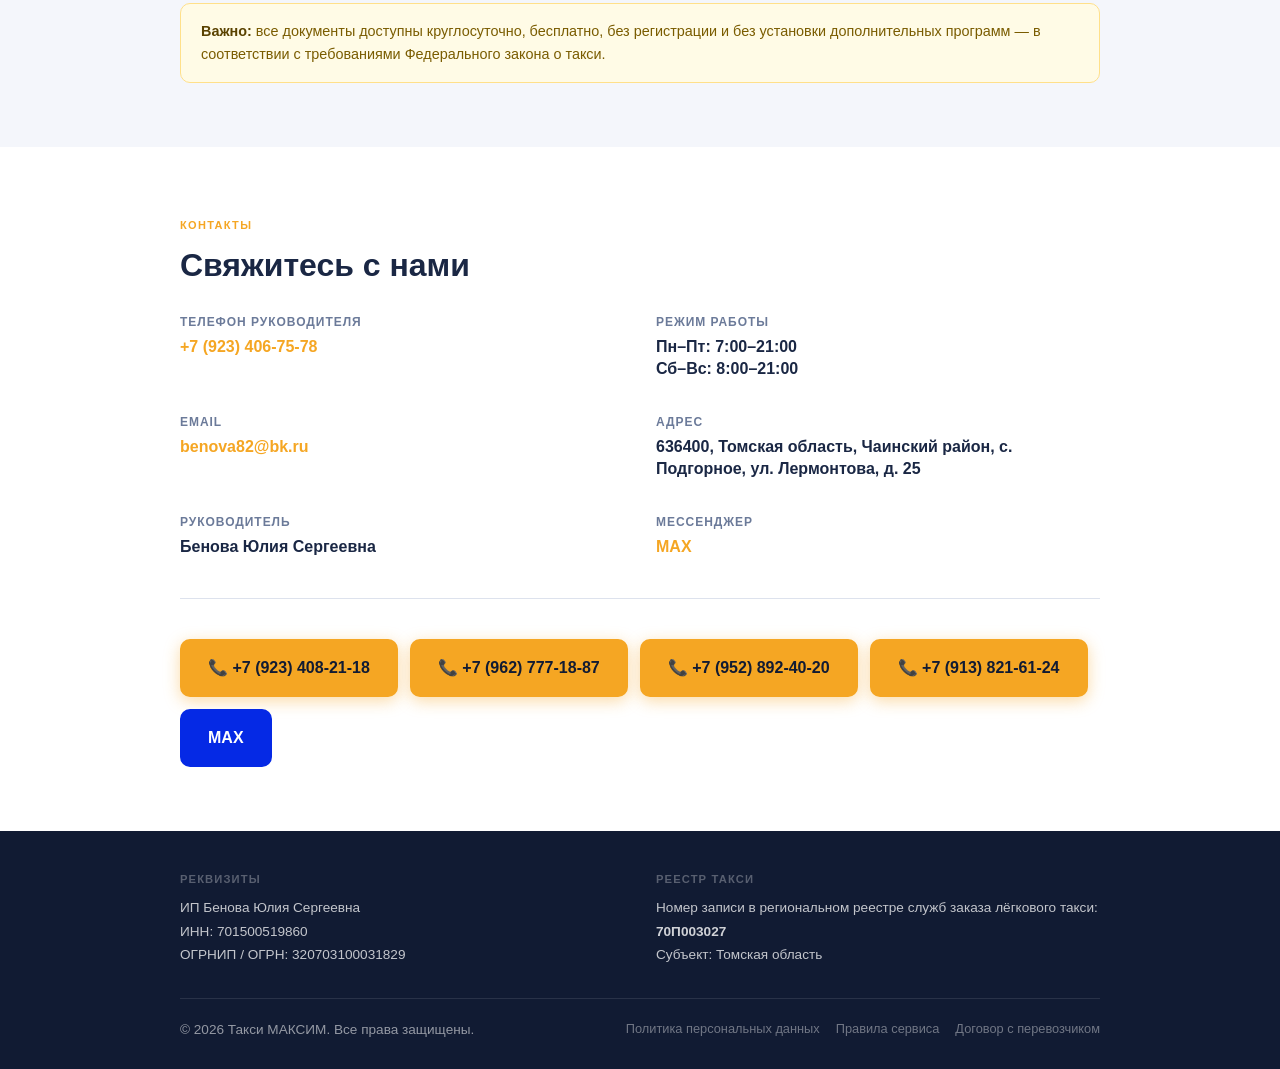
==== commit 1267d632: "Update index.html" ====
--- a/index.html
+++ b/index.html
@@ -526,7 +526,7 @@
   <div class="container">
     <div class="hero__tag">Служба заказа легкового такси · село Подгорное</div>
     <h1 class="hero__title">
-      Такси в<br><em>с. Подгорное</em><br>и Чаинском районе
+      Такси<br><em>с. Подгорное,</em><br>Чаинский район, Томская область
     </h1>
     <p class="hero__sub">Быстро подадим машину — позвоните или напишите в мессенджер.</p>
     <div class="hero__btns">
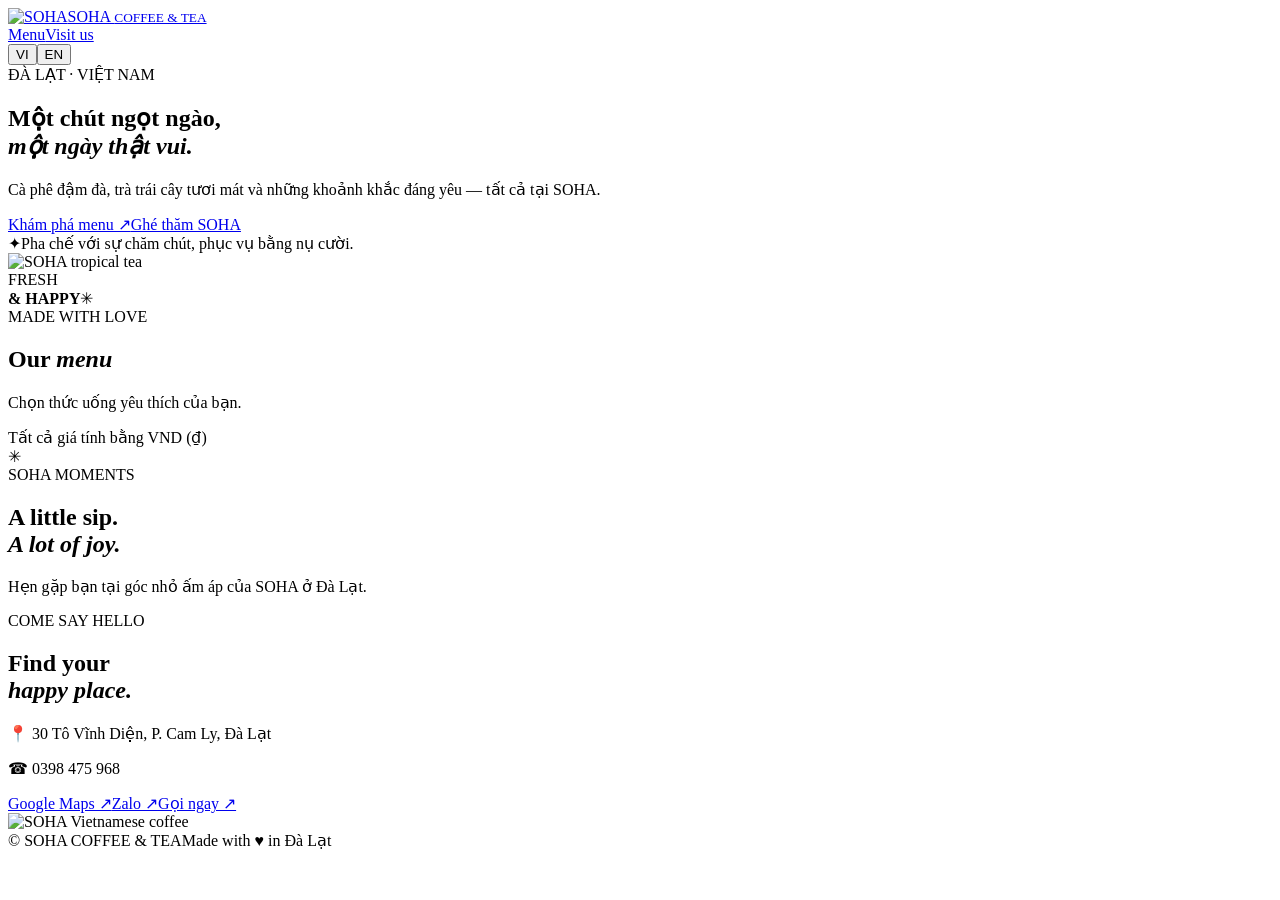
==== commit e873eb1f: "Update index.html" ====
--- a/index.html
+++ b/index.html
@@ -1,893 +1,7 @@
-<!DOCTYPE html>
-<html lang="ru">
-<head>
-<meta charset="UTF-8">
-<meta name="viewport" content="width=device-width, initial-scale=1.0">
-<title>Такси МАКСИМ</title>
-<meta name="description" content="Служба заказа такси в с. Подгорное.">
-<link rel="icon" type="image/png" href="favicon.png">
-<style>
-  /* ── TOKENS ── */
-  :root {
-    --navy:    #1a2744;
-    --navy-d:  #111b33;
-    --amber:   #F5A623;
-    --amber-d: #d9911a;
-    --white:   #ffffff;
-    --grey-l:  #f4f6fb;
-    --grey-m:  #dde2ed;
-    --grey-t:  #6b7a99;
-    --text:    #1a2744;
-    --radius:  10px;
-    --shadow:  0 4px 24px rgba(26,39,68,.13);
-  }
-
-  /* ── RESET ── */
-  *, *::before, *::after { box-sizing: border-box; margin: 0; padding: 0; }
-  html { scroll-behavior: smooth; }
-  body {
-    font-family: -apple-system, BlinkMacSystemFont, 'Segoe UI', Roboto, Arial, sans-serif;
-    color: var(--text);
-    background: var(--white);
-    font-size: 16px;
-    line-height: 1.6;
-  }
-  img { max-width: 100%; }
-  a { color: inherit; text-decoration: none; }
-
-  /* ── UTILS ── */
-  .container { max-width: 960px; margin: 0 auto; padding: 0 20px; }
-  .section { padding: 64px 0; }
-  .section--grey { background: var(--grey-l); }
-  .section__tag {
-    display: inline-block;
-    font-size: 11px;
-    font-weight: 700;
-    letter-spacing: .12em;
-    text-transform: uppercase;
-    color: var(--amber);
-    margin-bottom: 10px;
-  }
-  .section__title {
-    font-size: clamp(1.5rem, 3vw, 2rem);
-    font-weight: 700;
-    line-height: 1.25;
-    margin-bottom: 16px;
-    color: var(--navy);
-  }
-  .section__sub {
-    color: var(--grey-t);
-    max-width: 560px;
-  }
-  .divider {
-    border: none;
-    border-top: 1px solid var(--grey-m);
-    margin: 40px 0;
-  }
-
-  /* ── BUTTONS ── */
-  .btn {
-    display: inline-flex;
-    align-items: center;
-    gap: 8px;
-    padding: 14px 26px;
-    border-radius: var(--radius);
-    font-size: 1rem;
-    font-weight: 700;
-    cursor: pointer;
-    border: 2px solid transparent;
-    transition: background .15s, transform .1s, box-shadow .15s;
-    text-decoration: none;
-    white-space: nowrap;
-  }
-  .btn:active { transform: scale(.97); }
-  .btn--amber {
-    background: var(--amber);
-    color: var(--navy-d);
-    border-color: var(--amber);
-    box-shadow: 0 4px 16px rgba(245,166,35,.4);
-  }
-  .btn--amber:hover { background: var(--amber-d); border-color: var(--amber-d); }
-  .btn--outline {
-    background: transparent;
-    color: var(--navy);
-    border-color: var(--grey-m);
-  }
-  .btn--outline:hover { background: var(--grey-l); }
-  .btn--white {
-    background: var(--white);
-    color: var(--navy-d);
-  }
-  .btn--white:hover { background: var(--grey-l); }
-  .btn--tg {
-    background: #2AABEE;
-    color: var(--white);
-    border-color: #2AABEE;
-  }
-  .btn--tg:hover { background: #1d96d4; border-color: #1d96d4; }
-  .btn--wa {
-    background: #25D366;
-    color: var(--white);
-    border-color: #25D366;
-  }
-  .btn--wa:hover { background: #1db856; border-color: #1db856; }
-  .btn--max {
-    background: #0529e5;
-    color: var(--white);
-    border-color: #0529e5;
-  }
-  .btn--max:hover { background: #0420b8; border-color: #0420b8; }
-  .nav__logo img {
-    height: 32px;
-    width: auto;
-    vertical-align: middle;
-    margin-right: 6px;
-  }
-  .btn--lg {
-    font-size: 1.15rem;
-    padding: 18px 36px;
-    border-radius: 50px;
-  }
-
-  /* ── ICON SVG INLINE ── */
-  .icon { width: 20px; height: 20px; flex-shrink: 0; }
-  .icon--lg { width: 26px; height: 26px; }
-
-  /* ── HEADER / NAV ── */
-  .nav {
-    position: sticky;
-    top: 0;
-    z-index: 100;
-    background: var(--navy-d);
-    border-bottom: 2px solid var(--amber);
-  }
-  .nav__inner {
-    display: flex;
-    align-items: center;
-    justify-content: space-between;
-    height: 60px;
-    gap: 16px;
-  }
-  .nav__logo {
-    font-size: 1.1rem;
-    font-weight: 800;
-    color: var(--white);
-    letter-spacing: .02em;
-  }
-  .nav__logo span { color: var(--amber); }
-  .nav__links {
-    display: flex;
-    gap: 0;
-    list-style: none;
-  }
-  .nav__links a {
-    display: block;
-    padding: 8px 14px;
-    font-size: .85rem;
-    font-weight: 600;
-    color: rgba(255,255,255,.7);
-    border-radius: 6px;
-    transition: color .15s, background .15s;
-  }
-  .nav__links a:hover { color: var(--white); background: rgba(255,255,255,.08); }
-  .nav__call {
-    font-weight: 700;
-    font-size: .95rem;
-    color: var(--amber) !important;
-    letter-spacing: .01em;
-  }
-  @media (max-width: 640px) {
-    .nav__links { display: none; }
-  }
-
-  /* ── HERO ── */
-  .hero {
-    background: linear-gradient(135deg, var(--navy-d) 0%, #1e3160 100%);
-    color: var(--white);
-    padding: 80px 0 70px;
-    position: relative;
-    overflow: hidden;
-  }
-  .hero::before {
-    content: '';
-    position: absolute;
-    right: -60px; top: -60px;
-    width: 420px; height: 420px;
-    border-radius: 50%;
-    background: radial-gradient(circle, rgba(245,166,35,.15) 0%, transparent 70%);
-    pointer-events: none;
-  }
-  .hero__tag {
-    display: inline-block;
-    background: rgba(245,166,35,.18);
-    color: var(--amber);
-    font-size: .75rem;
-    font-weight: 700;
-    letter-spacing: .1em;
-    text-transform: uppercase;
-    padding: 5px 14px;
-    border-radius: 50px;
-    margin-bottom: 24px;
-    border: 1px solid rgba(245,166,35,.3);
-  }
-  .hero__title {
-    font-size: clamp(2rem, 5vw, 3.2rem);
-    font-weight: 800;
-    line-height: 1.15;
-    margin-bottom: 16px;
-    letter-spacing: -.01em;
-  }
-  .hero__title em {
-    font-style: normal;
-    color: var(--amber);
-  }
-  .hero__sub {
-    font-size: 1.1rem;
-    color: rgba(255,255,255,.65);
-    max-width: 520px;
-    margin-bottom: 40px;
-    line-height: 1.7;
-  }
-  .hero__btns {
-    display: flex;
-    flex-wrap: wrap;
-    gap: 12px;
-    margin-bottom: 48px;
-    align-items: flex-start;
-  }
-  .hero__chips {
-    display: flex;
-    flex-wrap: wrap;
-    gap: 10px;
-    max-width: 560px;
-  }
-  .chip {
-    display: inline-flex;
-    align-items: center;
-    gap: 6px;
-    background: rgba(255,255,255,.07);
-    border: 1px solid rgba(255,255,255,.15);
-    color: rgba(255,255,255,.7);
-    font-size: .8rem;
-    padding: 6px 14px;
-    border-radius: 50px;
-    width: auto;
-  }
-  .chip .dot {
-    width: 7px; height: 7px;
-    border-radius: 50%;
-    background: #4cde7a;
-    flex-shrink: 0;
-  }
-
-  /* ── ORDER SECTION ── */
-  .order-cards {
-    display: grid;
-    grid-template-columns: repeat(auto-fit, minmax(200px, 1fr));
-    gap: 16px;
-    margin-top: 36px;
-  }
-  .order-card {
-    background: var(--white);
-    border: 1.5px solid var(--grey-m);
-    border-radius: var(--radius);
-    padding: 24px 20px;
-    display: flex;
-    flex-direction: column;
-    align-items: flex-start;
-    gap: 12px;
-    box-shadow: var(--shadow);
-    transition: border-color .15s, transform .15s;
-  }
-  .order-card:hover { border-color: var(--amber); transform: translateY(-2px); }
-  .order-card__icon {
-    width: 48px; height: 48px;
-    border-radius: 12px;
-    display: flex;
-    align-items: center;
-    justify-content: center;
-    font-size: 1.5rem;
-  }
-  .order-card__label { font-weight: 700; color: var(--navy); font-size: .95rem; }
-  .order-card__sub { font-size: .82rem; color: var(--grey-t); }
-  .order-card__link {
-    margin-top: auto;
-    font-size: .85rem;
-    font-weight: 700;
-    color: var(--amber);
-    display: flex;
-    align-items: center;
-    gap: 4px;
-  }
-  .order-card__link:hover { color: var(--amber-d); }
-
-  /* ── INFO GRID ── */
-  .info-grid {
-    display: grid;
-    grid-template-columns: 1fr 1fr;
-    gap: 32px;
-    margin-top: 32px;
-  }
-  @media (max-width: 600px) { .info-grid { grid-template-columns: 1fr; } }
-  .info-block__label {
-    font-size: .75rem;
-    font-weight: 700;
-    letter-spacing: .08em;
-    text-transform: uppercase;
-    color: var(--grey-t);
-    margin-bottom: 4px;
-  }
-  .info-block__value {
-    font-size: 1rem;
-    font-weight: 600;
-    color: var(--navy);
-    line-height: 1.4;
-  }
-  .info-block__value a { color: var(--amber); }
-  .info-block__value a:hover { text-decoration: underline; }
-
-  /* ── TABLE ── */
-  .data-table { width: 100%; border-collapse: collapse; margin-top: 20px; }
-  .data-table td {
-    padding: 12px 16px;
-    border-bottom: 1px solid var(--grey-m);
-    font-size: .92rem;
-    vertical-align: top;
-  }
-  .data-table td:first-child {
-    color: var(--grey-t);
-    font-weight: 600;
-    white-space: nowrap;
-    width: 40%;
-  }
-  .data-table tr:last-child td { border-bottom: none; }
-
-  /* ── DOCS LIST ── */
-  .docs-list { list-style: none; margin-top: 24px; display: flex; flex-direction: column; gap: 12px; }
-  .docs-list li {
-    display: flex;
-    align-items: center;
-    gap: 14px;
-    background: var(--white);
-    border: 1.5px solid var(--grey-m);
-    border-radius: var(--radius);
-    padding: 16px 20px;
-    font-weight: 600;
-    transition: border-color .15s;
-  }
-  .docs-list li:hover { border-color: var(--navy); }
-  .docs-list li .doc-icon {
-    width: 38px; height: 38px;
-    background: var(--grey-l);
-    border-radius: 8px;
-    display: flex;
-    align-items: center;
-    justify-content: center;
-    font-size: 1.1rem;
-    flex-shrink: 0;
-  }
-  .docs-list a { color: var(--navy); font-size: .93rem; }
-  .docs-list a:hover { color: var(--amber); }
-
-  /* ── MESSENGER BUTTONS ── */
-  .messenger-row {
-    display: flex;
-    flex-wrap: wrap;
-    gap: 12px;
-    margin-top: 24px;
-  }
-
-  /* ── STEPS ── */
-  .steps { margin-top: 32px; display: flex; flex-direction: column; gap: 0; }
-  .step {
-    display: flex;
-    gap: 20px;
-    position: relative;
-    padding-bottom: 32px;
-  }
-  .step:last-child { padding-bottom: 0; }
-  .step__num {
-    flex-shrink: 0;
-    width: 40px; height: 40px;
-    border-radius: 50%;
-    background: var(--navy);
-    color: var(--white);
-    font-weight: 800;
-    font-size: .95rem;
-    display: flex;
-    align-items: center;
-    justify-content: center;
-    position: relative;
-    z-index: 1;
-  }
-  .step__line {
-    position: absolute;
-    left: 19px; top: 40px;
-    width: 2px;
-    height: calc(100% - 40px);
-    background: var(--grey-m);
-  }
-  .step:last-child .step__line { display: none; }
-  .step__body { padding-top: 8px; }
-  .step__title { font-weight: 700; color: var(--navy); margin-bottom: 4px; }
-  .step__desc { font-size: .9rem; color: var(--grey-t); }
-
-  /* ── LEGAL BADGE ── */
-  .legal-badge {
-    display: inline-flex;
-    align-items: center;
-    gap: 8px;
-    background: rgba(26,39,68,.06);
-    border: 1.5px solid var(--grey-m);
-    border-radius: 8px;
-    padding: 10px 16px;
-    font-size: .82rem;
-    color: var(--grey-t);
-    margin-top: 24px;
-  }
-  .legal-badge strong { color: var(--navy); }
-
-  /* ── ALERT ── */
-  .alert {
-    background: #fffbe6;
-    border: 1.5px solid #ffe08a;
-    border-radius: var(--radius);
-    padding: 16px 20px;
-    font-size: .9rem;
-    color: #7a5c00;
-    margin-top: 20px;
-    line-height: 1.6;
-  }
-  .alert strong { color: #5a4200; }
-
-  /* ── FOOTER ── */
-  .footer {
-    background: var(--navy-d);
-    color: rgba(255,255,255,.55);
-    padding: 40px 0 28px;
-    font-size: .85rem;
-  }
-  .footer__grid {
-    display: grid;
-    grid-template-columns: 1fr 1fr;
-    gap: 32px;
-    margin-bottom: 32px;
-  }
-  @media (max-width: 520px) { .footer__grid { grid-template-columns: 1fr; } }
-  .footer__label {
-    font-size: .7rem;
-    font-weight: 700;
-    letter-spacing: .1em;
-    text-transform: uppercase;
-    color: rgba(255,255,255,.3);
-    margin-bottom: 8px;
-  }
-  .footer__val { color: rgba(255,255,255,.75); line-height: 1.7; }
-  .footer__val a { color: var(--amber); }
-  .footer__bottom {
-    border-top: 1px solid rgba(255,255,255,.1);
-    padding-top: 20px;
-    display: flex;
-    flex-wrap: wrap;
-    gap: 12px;
-    justify-content: space-between;
-    align-items: center;
-  }
-  .footer__bottom a { color: rgba(255,255,255,.4); transition: color .15s; font-size: .8rem; }
-  .footer__bottom a:hover { color: var(--amber); }
-
-  /* ── SKIP NAV (accessibility) ── */
-  .skip-nav {
-    position: absolute;
-    top: -100px;
-    left: 0;
-    background: var(--amber);
-    color: var(--navy);
-    padding: 8px 16px;
-    font-weight: 700;
-    z-index: 9999;
-  }
-  .skip-nav:focus { top: 0; }
-
-  /* ── SCROLL PULSE on call btn ── */
-  @keyframes pulse { 0%,100%{box-shadow:0 4px 16px rgba(245,166,35,.4)} 50%{box-shadow:0 4px 28px rgba(245,166,35,.75)} }
-  .btn--pulse { animation: pulse 2s ease-in-out infinite; }
-
-  /* ── RESPONSIVE ── */
-  @media (max-width: 480px) {
-    .section { padding: 44px 0; }
-    .hero { padding: 56px 0 48px; }
-    .btn--lg { padding: 14px 24px; font-size: 1rem; }
-  }
-</style>
-</head>
-<body>
-
-<a class="skip-nav" href="#main">Перейти к содержимому</a>
-
-<!-- ═══════════════════════ NAV ═══════════════════════ -->
-<nav class="nav" role="navigation" aria-label="Основная навигация">
-  <div class="container nav__inner">
-    <a href="#" class="nav__logo"><img src="images/logo.png" alt="Логотип" onerror="this.style.display='none'"><span>Такси МАКСИМ</span></a>
-    <ul class="nav__links">
-      <li><a href="#order">Заказать</a></li>
-      <li><a href="#prices">Цены</a></li>
-      <li><a href="#about">О службе</a></li>
-      <li><a href="#drivers">Водителям</a></li>
-      <li><a href="#docs">Документы</a></li>
-      <li><a href="#contacts">Контакты</a></li>
-    </ul>
-  </div>
-</nav>
-
-<!-- ═══════════════════════ HERO ═══════════════════════ -->
-<main id="main">
-<section class="hero">
-  <div class="container">
-    <div class="hero__tag">Служба заказа легкового такси · село Подгорное</div>
-    <h1 class="hero__title">
-      Такси<br><em>с. Подгорное,</em><br>Чаинский район, Томская область
-    </h1>
-    <p class="hero__sub">Быстро подадим машину — позвоните или напишите в мессенджер.</p>
-    <div class="hero__btns">
-      <div style="display:flex; flex-direction:column; gap:8px;">
-        <a href="tel:+79234082118" class="btn btn--amber btn--lg btn--pulse">
-          <svg class="icon icon--lg" viewBox="0 0 24 24" fill="none" stroke="currentColor" stroke-width="2.5" stroke-linecap="round" stroke-linejoin="round">
-            <path d="M22 16.92v3a2 2 0 01-2.18 2 19.79 19.79 0 01-8.63-3.07A19.5 19.5 0 013.07 10a19.79 19.79 0 01-3.07-8.67A2 2 0 012 .18h3a2 2 0 012 1.72c.127.96.361 1.903.7 2.81a2 2 0 01-.45 2.11L6.09 7.91a16 16 0 006 6l1.27-1.27a2 2 0 012.11-.45c.907.339 1.85.573 2.81.7A2 2 0 0122 16.92z"/>
-          </svg>
-          +7 (923) 408-21-18
-        </a>
-        <a href="tel:+79627771887" class="btn btn--amber btn--lg btn--pulse">
-          <svg class="icon icon--lg" viewBox="0 0 24 24" fill="none" stroke="currentColor" stroke-width="2.5" stroke-linecap="round" stroke-linejoin="round">
-            <path d="M22 16.92v3a2 2 0 01-2.18 2 19.79 19.79 0 01-8.63-3.07A19.5 19.5 0 013.07 10a19.79 19.79 0 01-3.07-8.67A2 2 0 012 .18h3a2 2 0 012 1.72c.127.96.361 1.903.7 2.81a2 2 0 01-.45 2.11L6.09 7.91a16 16 0 006 6l1.27-1.27a2 2 0 012.11-.45c.907.339 1.85.573 2.81.7A2 2 0 0122 16.92z"/>
-          </svg>
-          +7 (962) 777-18-87
-        </a>
-        <a href="tel:+79528924020" class="btn btn--amber btn--lg btn--pulse">
-          <svg class="icon icon--lg" viewBox="0 0 24 24" fill="none" stroke="currentColor" stroke-width="2.5" stroke-linecap="round" stroke-linejoin="round">
-            <path d="M22 16.92v3a2 2 0 01-2.18 2 19.79 19.79 0 01-8.63-3.07A19.5 19.5 0 013.07 10a19.79 19.79 0 01-3.07-8.67A2 2 0 012 .18h3a2 2 0 012 1.72c.127.96.361 1.903.7 2.81a2 2 0 01-.45 2.11L6.09 7.91a16 16 0 006 6l1.27-1.27a2 2 0 012.11-.45c.907.339 1.85.573 2.81.7A2 2 0 0122 16.92z"/>
-          </svg>
-          +7 (952) 892-40-20
-        </a>
-        <a href="tel:+79138216124" class="btn btn--amber btn--lg btn--pulse">
-          <svg class="icon icon--lg" viewBox="0 0 24 24" fill="none" stroke="currentColor" stroke-width="2.5" stroke-linecap="round" stroke-linejoin="round">
-            <path d="M22 16.92v3a2 2 0 01-2.18 2 19.79 19.79 0 01-8.63-3.07A19.5 19.5 0 013.07 10a19.79 19.79 0 01-3.07-8.67A2 2 0 012 .18h3a2 2 0 012 1.72c.127.96.361 1.903.7 2.81a2 2 0 01-.45 2.11L6.09 7.91a16 16 0 006 6l1.27-1.27a2 2 0 012.11-.45c.907.339 1.85.573 2.81.7A2 2 0 0122 16.92z"/>
-          </svg>
-          +7 (913) 821-61-24
-        </a>
-      <a href="https://max.ru/join/471gxeLHm7cf2CnTE7yw7VLN5XHvpsNSFUvy4U_2-oo" target="_blank" rel="noopener" class="btn btn--max btn--lg">
-        <img src="images/max.png" alt="" style="height:22px; width:auto;" onerror="this.style.display='none'">
-        MAX
-      </a>
-    </div>
-    <div class="hero__chips">
-      <span class="chip"><span class="dot"></span>Пн–Пт: 7:00–21:00 · Сб–Вс: 8:00–21:00</span>
-      <span class="chip">📍 с. Подгорное и Чаинский район</span>
-    </div>
-  </div>
-</section>
-
-<!-- ═══════════════════════ КАК ЗАКАЗАТЬ ═══════════════════════ -->
-<section class="section" id="order">
-  <div class="container">
-    <span class="section__tag">Способы заказа</span>
-    <h2 class="section__title">Как вызвать такси</h2>
-    <p class="section__sub">Выберите удобный для вас способ — ответим быстро.</p>
-
-    <div class="order-cards">
-      <div class="order-card">
-        <div class="order-card__icon" style="background:#fff3dc;">📞</div>
-        <div>
-          <div class="order-card__label">Телефон</div>
-          <div class="order-card__sub">Самый быстрый способ</div>
-        </div>
-        <div style="display:flex; flex-direction:column; gap:6px; margin-top:auto;">
-          <a href="tel:+79234082118" class="order-card__link">+7 (923) 408-21-18 →</a>
-          <a href="tel:+79627771887" class="order-card__link">+7 (962) 777-18-87 →</a>
-          <a href="tel:+79528924020" class="order-card__link">+7 (952) 892-40-20 →</a>
-          <a href="tel:+79138216124" class="order-card__link">+7 (913) 821-61-24 →</a>
-        </div>
-      </div>
-
-      <div class="order-card">
-        <div class="order-card__icon" style="background:#e8f0ff;">
-          <img src="images/max.png" alt="MAX" style="height:28px; width:auto;" onerror="this.replaceWith(document.createTextNode('💬'))">
-        </div>
-        <div>
-          <div class="order-card__label">MAX</div>
-        </div>
-        <a href="https://max.ru/join/471gxeLHm7cf2CnTE7yw7VLN5XHvpsNSFUvy4U_2-oo" target="_blank" rel="noopener" class="order-card__link">Написать →</a>
-      </div>
-    </div>
-
-    <hr class="divider">
-    <h3 class="section__title" style="font-size:1.2rem;">Порядок оформления заказа</h3>
-    <div class="steps">
-      <div class="step">
-        <div style="position:relative; flex-shrink:0;">
-          <div class="step__num">1</div>
-          <div class="step__line"></div>
-        </div>
-        <div class="step__body">
-          <div class="step__title">Обращение пассажира</div>
-          <div class="step__desc">Позвоните или напишите в мессенджер. Укажите адрес подачи, пункт назначения и удобное время.</div>
-        </div>
-      </div>
-      <div class="step">
-        <div style="position:relative; flex-shrink:0;">
-          <div class="step__num">2</div>
-          <div class="step__line"></div>
-        </div>
-        <div class="step__body">
-          <div class="step__title">Подбор перевозчика</div>
-          <div class="step__desc">Диспетчер службы находит свободного водителя и передаёт ему заказ.</div>
-        </div>
-      </div>
-      <div class="step">
-        <div style="position:relative; flex-shrink:0;">
-          <div class="step__num">3</div>
-          <div class="step__line"></div>
-        </div>
-        <div class="step__body">
-          <div class="step__title">Подача автомобиля</div>
-          <div class="step__desc">Водитель прибывает по указанному адресу. Об ожидаемом времени подачи вас уведомят.</div>
-        </div>
-      </div>
-      <div class="step">
-        <div style="position:relative; flex-shrink:0;">
-          <div class="step__num">4</div>
-          <div class="step__line"></div>
-        </div>
-        <div class="step__body">
-          <div class="step__title">Поездка и оплата</div>
-          <div class="step__desc">Оплата наличными водителю по завершении поездки. Стоимость рассчитывается диспетчером при оформлении заказа.</div>
-        </div>
-      </div>
-    </div>
-
-  </div>
-</section>
-
-<!-- ═══════════════════════ ЦЕНЫ ═══════════════════════ -->
-<section class="section" id="prices">
-  <div class="container">
-    <span class="section__tag">Стоимость поездки</span>
-    <h2 class="section__title">Цены</h2>
-    <p class="section__sub">Тарифы по всем направлениям.</p>
-    <div style="margin-top:28px;">
-      <a href="prices.html" class="btn btn--amber" style="font-size:1.05rem; padding:16px 32px;">
-        📋 Посмотреть все тарифы
-      </a>
-    </div>
-  </div>
-</section>
-
-<!-- ═══════════════════════ О СЛУЖБЕ ═══════════════════════ -->
-<section class="section section--grey" id="about">
-  <div class="container">
-    <span class="section__tag">Юридическая информация</span>
-    <h2 class="section__title">О службе заказа</h2>
-
-    <div class="alert">
-      <strong>Сведения о службе заказа такси</strong><br>
-      Информация ниже является обязательной к раскрытию в соответствии с законодательством Российской Федерации о такси. Доступна круглосуточно, бесплатно, без регистрации.
-    </div>
-
-    <table class="data-table" style="margin-top:28px;">
-      <tbody>
-        <tr>
-          <td>Коммерческое обозначение / бренд</td>
-          <td><strong>Такси МАКСИМ</strong></td>
-        </tr>
-        <tr>
-          <td>Организационно-правовая форма</td>
-          <td>ИП</td>
-        </tr>
-        <tr>
-          <td>Полное наименование</td>
-          <td>Индивидуальный предприниматель Бенова Юлия Сергеевна</td>
-        </tr>
-        <tr>
-          <td>Сокращённое наименование</td>
-          <td>ИП Бенова Ю.С</td>
-        </tr>
-        <tr>
-          <td>Адрес (место нахождения)</td>
-          <td>636400, Томская область, Чаинский район, с. Подгорное, ул. Лермонтова, д. 25</td>
-        </tr>
-        <tr>
-          <td>ИНН</td>
-          <td>701500519860</td>
-        </tr>
-        <tr>
-          <td>ОГРНИП / ОГРН</td>
-          <td>320703100031829</td>
-        </tr>
-        <tr>
-          <td>ФИО руководителя</td>
-          <td>Бенова Юлия Сергеевна</td>
-        </tr>
-        <tr>
-          <td>Режим работы</td>
-          <td>Пн–Пт: 7:00–21:00<br>Сб–Вс: 8:00–21:00</td>
-        </tr>
-        <tr>
-          <td>Телефон службы</td>
-          <td>
-            <a href="tel:+79234082118">+7 (923) 408-21-18</a><br>
-            <a href="tel:+79627771887">+7 (962) 777-18-87</a><br>
-            <a href="tel:+79528924020">+7 (952) 892-40-20</a><br>
-            <a href="tel:+79138216124">+7 (913) 821-61-24</a><br>
-          </td>
-        </tr>
-        <tr>
-          <td>Электронная почта</td>
-          <td><a href="mailto:benova82@bk.ru">benova82@bk.ru</a></td>
-        </tr>
-        <tr>
-          <td>Номер записи в региональном реестре служб заказа легкового такси</td>
-          <td><strong>70П003027</strong>;Субъект: Томская область</td>
-        </tr>
-        <tr>
-          <td>Программное обеспечение для работы</td>
-          <td>Заказы принимаются по телефону и в мессенджере MAX</td>
-        </tr>
-      </tbody>
-    </table>
-
-    <div class="legal-badge" style="margin-top:28px;">
-      <span>🛡️</span>
-      <span>Сведения обновлены: <strong>[07.2026]</strong></span>
-    </div>
-  </div>
-</section>
-
-<!-- ═══════════════════════ ВОДИТЕЛЯМ ═══════════════════════ -->
-<section class="section" id="drivers">
-  <div class="container">
-    <span class="section__tag">Для водителей и перевозчиков</span>
-    <h2 class="section__title">Условия сотрудничества</h2>
-    <p class="section__sub">Информация о порядке получения заказов и условиях для перевозчиков.</p>
-
-    <hr class="divider">
-    <h3 style="font-weight:700; color:var(--navy); margin-bottom:12px;">Порядок взаимодействия с перевозчиками</h3>
-    <p style="font-size:.95rem; color:var(--grey-t); line-height:1.8;">
-      Служба заказа МАКСИМ получает заявки от пассажиров и передаёт их перевозчикам (водителям легкового такси).
-      Перевозчики принимают заказы через телефон диспетчера и мессенджер MAX. Перевозчик несёт полную ответственность за безопасность перевозки пассажира.
-    </p>
-    <p style="font-size:.95rem; color:var(--grey-t); line-height:1.8; margin-top:12px;">
-      Требования к перевозчикам: наличие действующего разрешения на осуществление деятельности по перевозке пассажиров и багажа легковым такси, выданного уполномоченным органом субъекта РФ.
-    </p>
-    
-    <hr class="divider">
-    <h3 style="font-weight:700; color:var(--navy); margin-bottom:14px;">Подать заявку на подключение</h3>
-    <div class="messenger-row">
-      <a href="tel:+79234067578" class="btn btn--outline">📞 Позвонить</a>
-      <a href="https://max.ru/join/471gxeLHm7cf2CnTE7yw7VLN5XHvpsNSFUvy4U_2-oo" target="_blank" rel="noopener" class="btn btn--max">
-        <img src="images/max.png" alt="" style="height:18px; width:auto;" onerror="this.style.display='none'">
-        MAX
-      </a>
-    </div>
-  </div>
-</section>
-
-<!-- ═══════════════════════ ДОКУМЕНТЫ ═══════════════════════ -->
-<section class="section section--grey" id="docs">
-  <div class="container">
-    <span class="section__tag">Документы</span>
-    <h2 class="section__title">Правовые документы</h2>
-    <p class="section__sub">Документация службы заказа такси в соответствии с требованиями законодательства.</p>
-
-    <ul class="docs-list">
-  <li>
-    <div class="doc-icon">📄</div>
-    <div>
-      <a href="docs/dogovor-perevozchik.pdf" target="_blank">Типовой договор службы заказа такси с перевозчиком</a>
-      <div style="font-size:.78rem; color:var(--grey-t); font-weight:400; margin-top:3px;">PDF · Актуальная версия</div>
-    </div>
-  </li>
-  <li>
-    <div class="doc-icon">📋</div>
-    <div>
-      <a href="docs/pravila-servisa.pdf" target="_blank">Правила пользования сервисом</a>
-      <div style="font-size:.78rem; color:var(--grey-t); font-weight:400; margin-top:3px;">PDF</div>
-    </div>
-  </li>
-  <li>
-    <div class="doc-icon">🔒</div>
-    <div>
-      <a href="privacy.html">Политика обработки персональных данных</a>
-      <div style="font-size:.78rem; color:var(--grey-t); font-weight:400; margin-top:3px;">Обязательный документ по 152-ФЗ</div>
-    </div>
-  </li>
-</ul>
-
-    <div class="alert" style="margin-top:28px;">
-      <strong>Важно:</strong> все документы доступны круглосуточно, бесплатно, без регистрации и без установки дополнительных программ — в соответствии с требованиями Федерального закона о такси.
-    </div>
-  </div>
-</section>
-
-<!-- ═══════════════════════ КОНТАКТЫ ═══════════════════════ -->
-<section class="section" id="contacts">
-  <div class="container">
-    <span class="section__tag">Контакты</span>
-    <h2 class="section__title">Свяжитесь с нами</h2>
-
-    <div class="info-grid" style="margin-top:28px;">
-      <div>
-        <div class="info-block__label">Телефон руководителя</div>
-        <div class="info-block__value"><a href="tel:+79234067578">+7 (923) 406-75-78</a></div>
-      </div>
-      <div>
-        <div class="info-block__label">Режим работы</div>
-        <div class="info-block__value">Пн–Пт: 7:00–21:00<br>Сб–Вс: 8:00–21:00</div>
-      </div>
-      <div>
-        <div class="info-block__label">Email</div>
-        <div class="info-block__value"><a href="mailto:benova82@bk.ru">benova82@bk.ru</a></div>
-      </div>
-      <div>
-        <div class="info-block__label">Адрес</div>
-        <div class="info-block__value">636400, Томская область, Чаинский район, с. Подгорное, ул. Лермонтова, д. 25</div>
-      </div>
-      <div>
-        <div class="info-block__label">Руководитель</div>
-        <div class="info-block__value">Бенова Юлия Сергеевна</div>
-      </div>
-      <div>
-        <div class="info-block__label">Мессенджер</div>
-        <div class="info-block__value">
-          <a href="https://max.ru/join/471gxeLHm7cf2CnTE7yw7VLN5XHvpsNSFUvy4U_2-oo" target="_blank" rel="noopener" style="color:var(--amber);">MAX</a>
-        </div>
-      </div>
-    </div>
-
-    <hr class="divider">
-    <div class="messenger-row">
-      <a href="tel:+79234082118" class="btn btn--amber">📞 +7 (923) 408-21-18</a>
-      <a href="tel:+79627771887" class="btn btn--amber">📞 +7 (962) 777-18-87</a>
-      <a href="tel:+79528924020" class="btn btn--amber">📞 +7 (952) 892-40-20</a>
-      <a href="tel:+79138216124" class="btn btn--amber">📞 +7 (913) 821-61-24</a>
-      <a href="https://max.ru/join/471gxeLHm7cf2CnTE7yw7VLN5XHvpsNSFUvy4U_2-oo" target="_blank" rel="noopener" class="btn btn--max">
-        <img src="images/max.png" alt="" style="height:18px; width:auto;" onerror="this.style.display='none'">
-        MAX
-      </a>
-    </div>
-  </div>
-</section>
-</main>
-
-<!-- ═══════════════════════ FOOTER ═══════════════════════ -->
-<footer class="footer">
-  <div class="container">
-    <div class="footer__grid">
-      <div>
-        <div class="footer__label">Реквизиты</div>
-        <div class="footer__val">
-          ИП Бенова Юлия Сергеевна<br>
-          ИНН: 701500519860<br>
-          ОГРНИП / ОГРН: 320703100031829
-        </div>
-      </div>
-      <div>
-        <div class="footer__label">Реестр такси</div>
-        <div class="footer__val">
-          Номер записи в региональном реестре служб заказа лёгкового такси: <strong style="color:rgba(255,255,255,.8)">70П003027</strong><br>
-          Субъект: Томская область
-        </div>
-      </div>
-    </div>
-    <div class="footer__bottom">
-      <span>© 2026 Такси МАКСИМ. Все права защищены.</span>
-      <div style="display:flex; gap:16px; flex-wrap:wrap;">
-        <a href="privacy.html">Политика персональных данных</a>
-        <a href="docs/pravila-servisa.pdf" target="_blank">Правила сервиса</a>
-        <a href="docs/dogovor-perevozchik.pdf" target="_blank">Договор с перевозчиком</a>
-      </div>
-    </div>
-  </div>
-</footer>
-
-</body>
-</html>
+<!doctype html><html lang="vi"><head><meta charset="utf-8"><meta name="viewport" content="width=device-width,initial-scale=1,viewport-fit=cover"><meta name="theme-color" content="#142c23"><meta name="description" content="SOHA Coffee & Tea — fresh coffee, fruit tea, milk tea and yogurt in Đà Lạt."><title>SOHA — Coffee & Tea | Đà Lạt</title><link rel="preconnect" href="https://fonts.googleapis.com"><link rel="preconnect" href="https://fonts.gstatic.com" crossorigin><link href="https://fonts.googleapis.com/css2?family=DM+Sans:wght@400;500;600;700&family=Playfair+Display:wght@500;600;700&display=swap" rel="stylesheet"><link rel="stylesheet" href="style.css"></head><body>
+<header class="header"><a class="brand" href="#home" aria-label="SOHA home"><img src="assets/logo/soha-logo.png" alt="SOHA"/><span>SOHA <small>COFFEE & TEA</small></span></a><nav class="topnav"><a href="#menu" data-i18n="navMenu">Menu</a><a href="#visit" data-i18n="navVisit">Visit us</a></nav><div class="lang" aria-label="Language"><button class="active" data-lang="vi">VI</button><button data-lang="en">EN</button></div></header>
+<main id="home"><section class="hero"><div class="hero-copy"><div class="eyebrow"><span class="dot"></span> ĐÀ LẠT · VIỆT NAM</div><h1 data-i18n="heroTitle">Một chút ngọt ngào,<br><em>một ngày thật vui.</em></h1><p data-i18n="heroDesc">Cà phê đậm đà, trà trái cây tươi mát và những khoảnh khắc đáng yêu — tất cả tại SOHA.</p><div class="hero-actions"><a class="btn primary" href="#menu" data-i18n="explore">Khám phá menu ↗</a><a class="btn outline" href="#visit" data-i18n="findUs">Ghé thăm SOHA</a></div><div class="hero-note"><span>✦</span><span data-i18n="heroNote">Pha chế với sự chăm chút, phục vụ bằng nụ cười.</span></div></div><div class="hero-image"><img src="assets/drinks/tra-xoai-chanh-day.webp" alt="SOHA tropical tea"><div class="hero-sticker">FRESH<br><strong>& HAPPY</strong><span>✳</span></div></div></section>
+<section id="menu" class="menu-section"><div class="section-head"><div><div class="eyebrow gold" data-i18n="menuEyebrow">MADE WITH LOVE</div><h2 data-i18n="menuTitle">Our <em>menu</em></h2><p data-i18n="menuDesc">Chọn thức uống yêu thích của bạn.</p></div><div class="price-note" data-i18n="currencyNote">Tất cả giá tính bằng VND (₫)</div></div><div class="tabs" id="tabs" role="tablist" aria-label="Menu categories"></div><div class="menu-grid" id="menuGrid"></div></section>
+<section class="story"><span class="spark">✳</span><div class="eyebrow">SOHA MOMENTS</div><h2 data-i18n="storyTitle">A little sip.<br><em>A lot of joy.</em></h2><p data-i18n="storyText">Hẹn gặp bạn tại góc nhỏ ấm áp của SOHA ở Đà Lạt.</p></section>
+<section id="visit" class="visit"><div class="visit-copy"><div class="eyebrow gold" data-i18n="visitEyebrow">COME SAY HELLO</div><h2 data-i18n="visitTitle">Find your<br><em>happy place.</em></h2><p class="address">📍 30 Tô Vĩnh Diện, P. Cam Ly, Đà Lạt</p><p class="phone">☎ 0398 475 968</p><div class="visit-buttons"><a class="btn primary" href="https://www.google.com/maps/search/?api=1&query=SOHA+Coffee+Tea+30+To+Vinh+Dien+Da+Lat" target="_blank" rel="noopener" data-i18n="maps">Google Maps ↗</a><a class="btn outline" href="https://zalo.me/0398475968" target="_blank" rel="noopener">Zalo ↗</a><a class="btn outline" href="tel:+84398475968" data-i18n="call">Gọi ngay ↗</a></div></div><div class="visit-art"><img src="assets/drinks/ca-phe-sua.webp" alt="SOHA Vietnamese coffee" loading="lazy"></div></section></main>
+<footer><span>© <span id="year"></span> SOHA COFFEE & TEA</span><span>Made with ♥ in Đà Lạt</span></footer><script src="menu-data.js"></script><script src="script.js"></script></body></html>
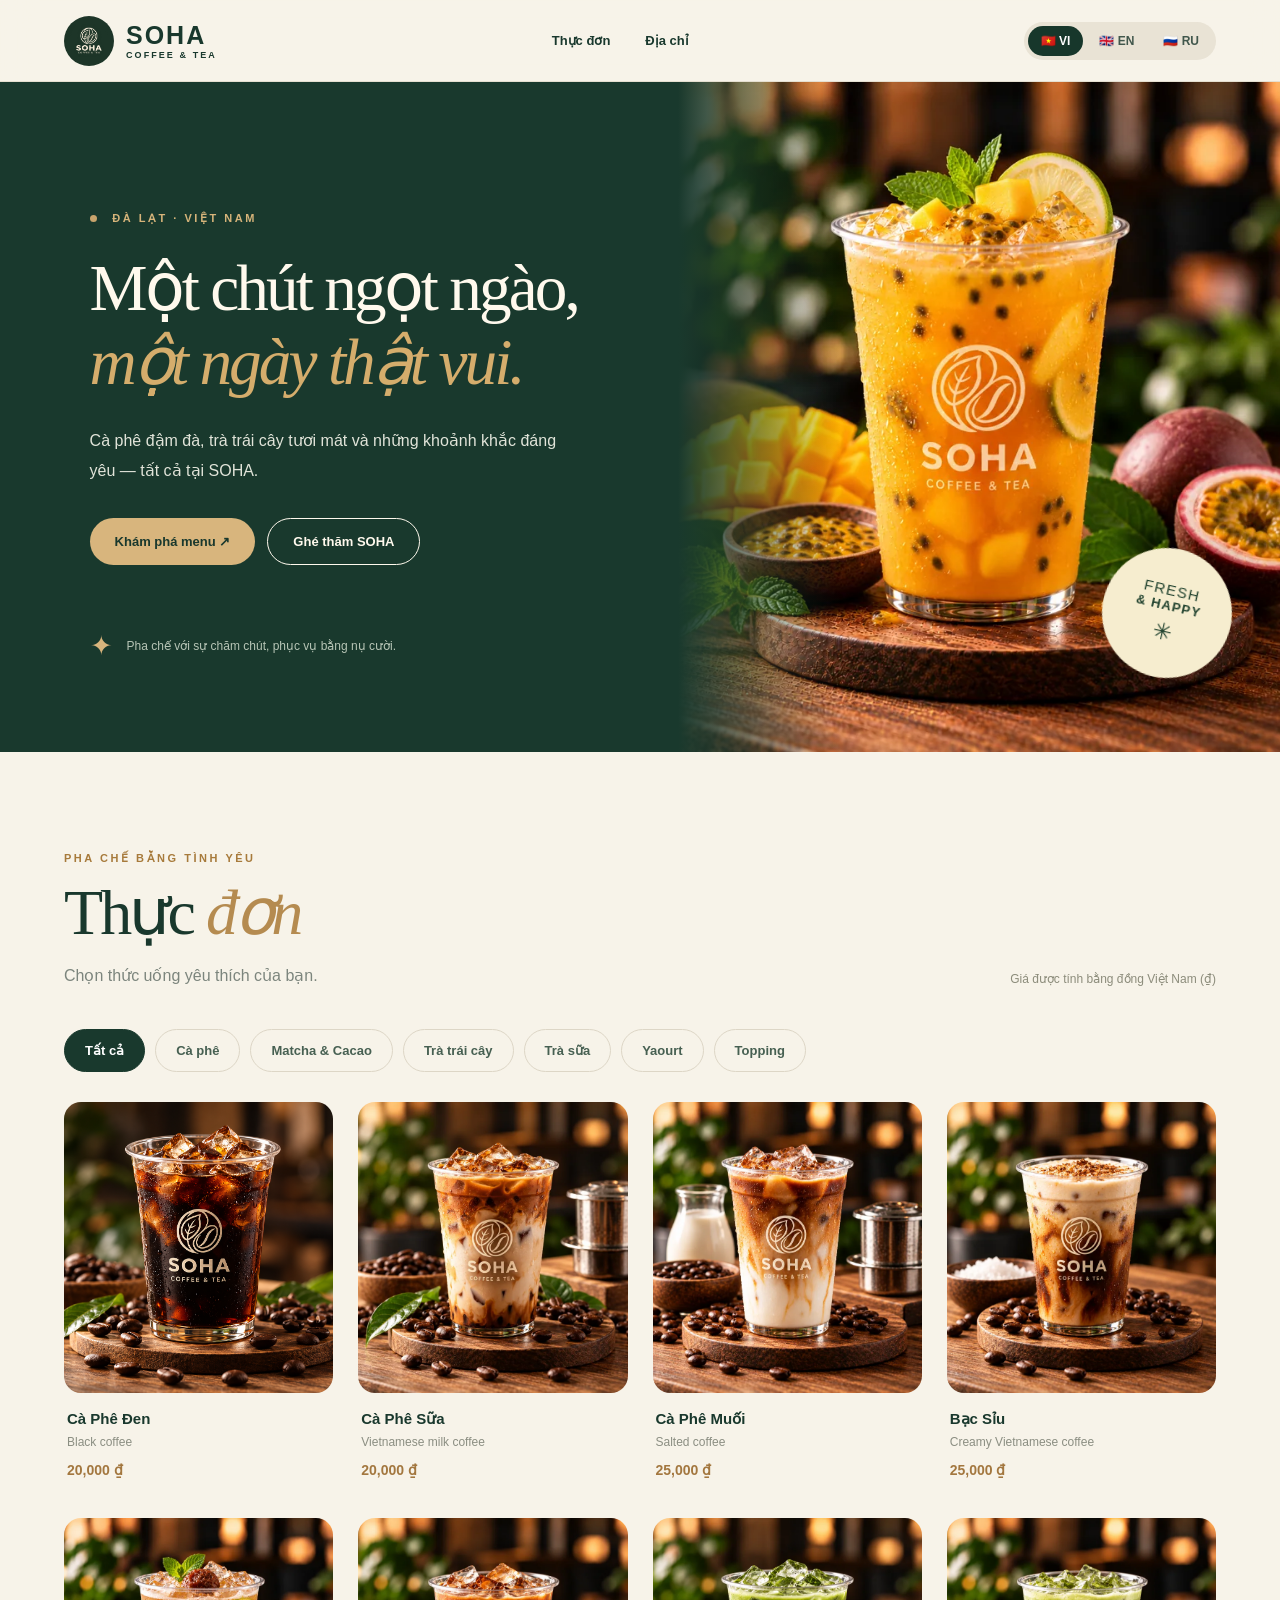
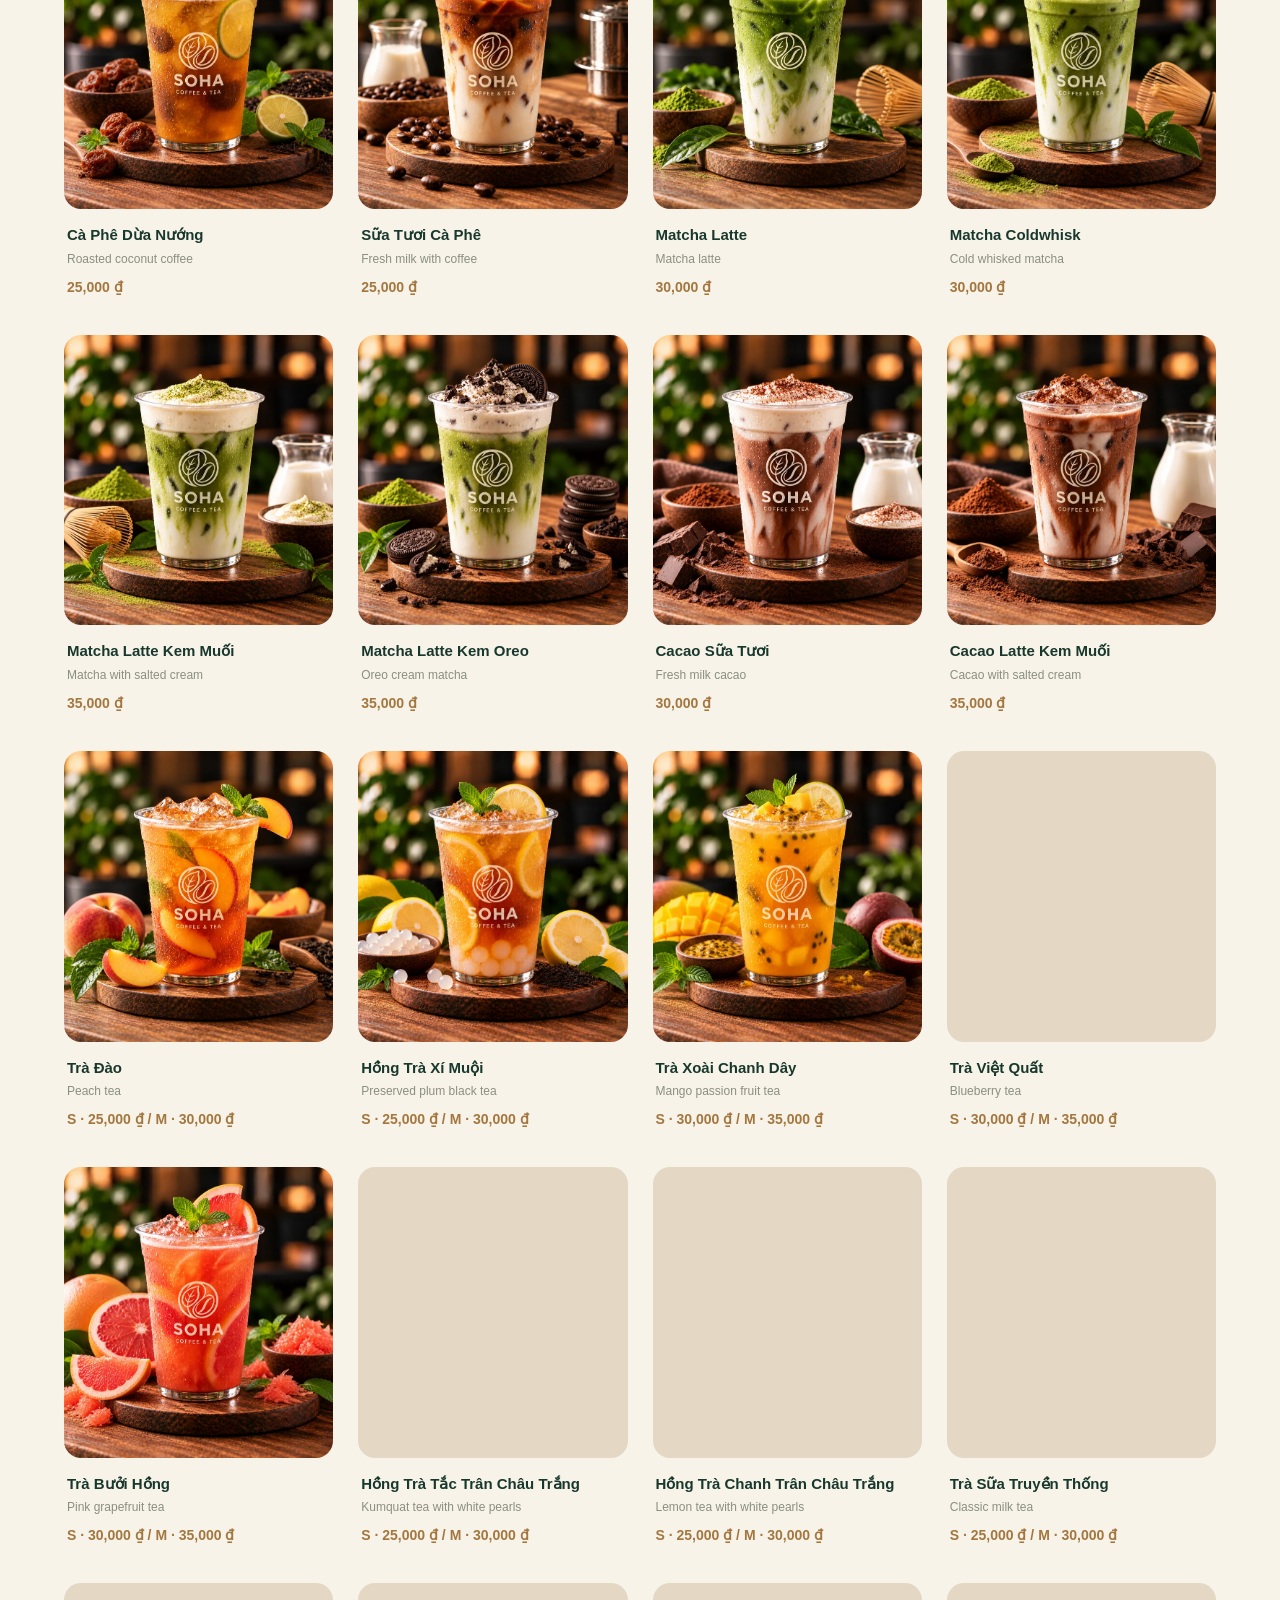
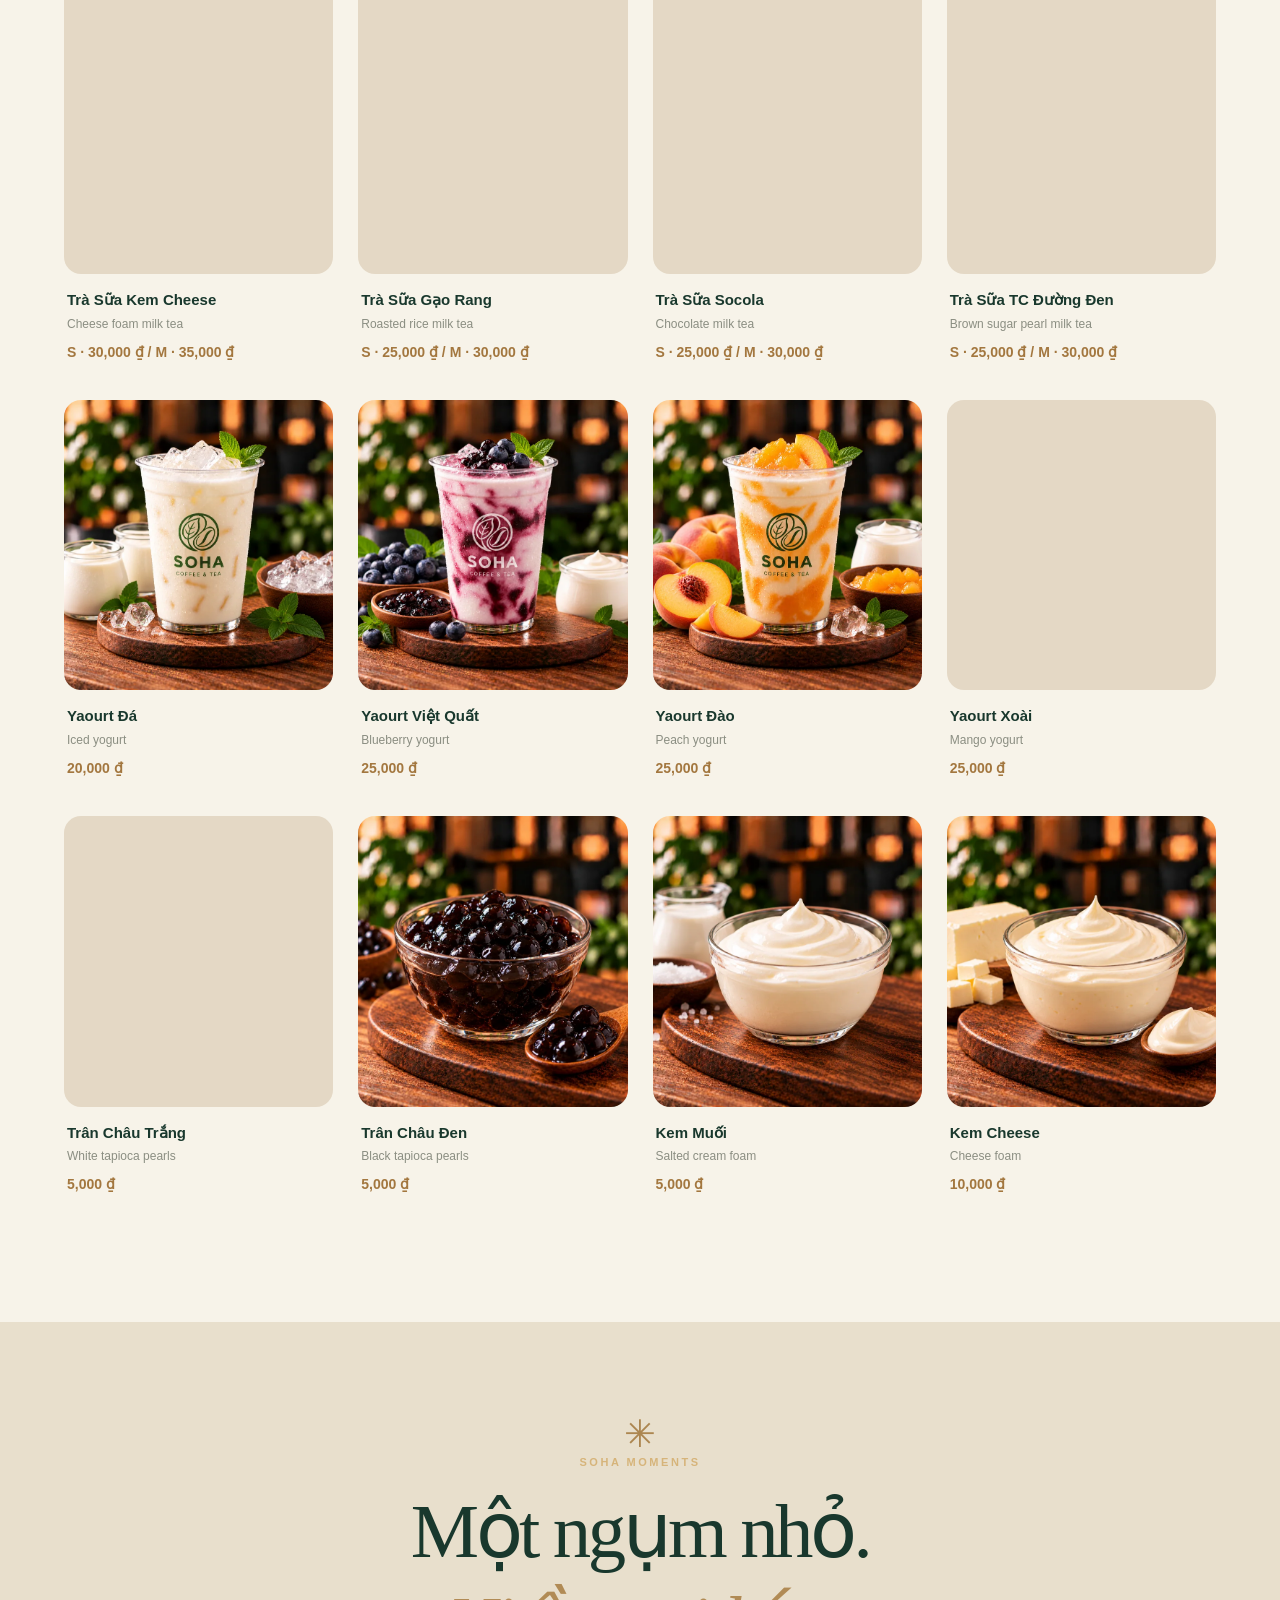
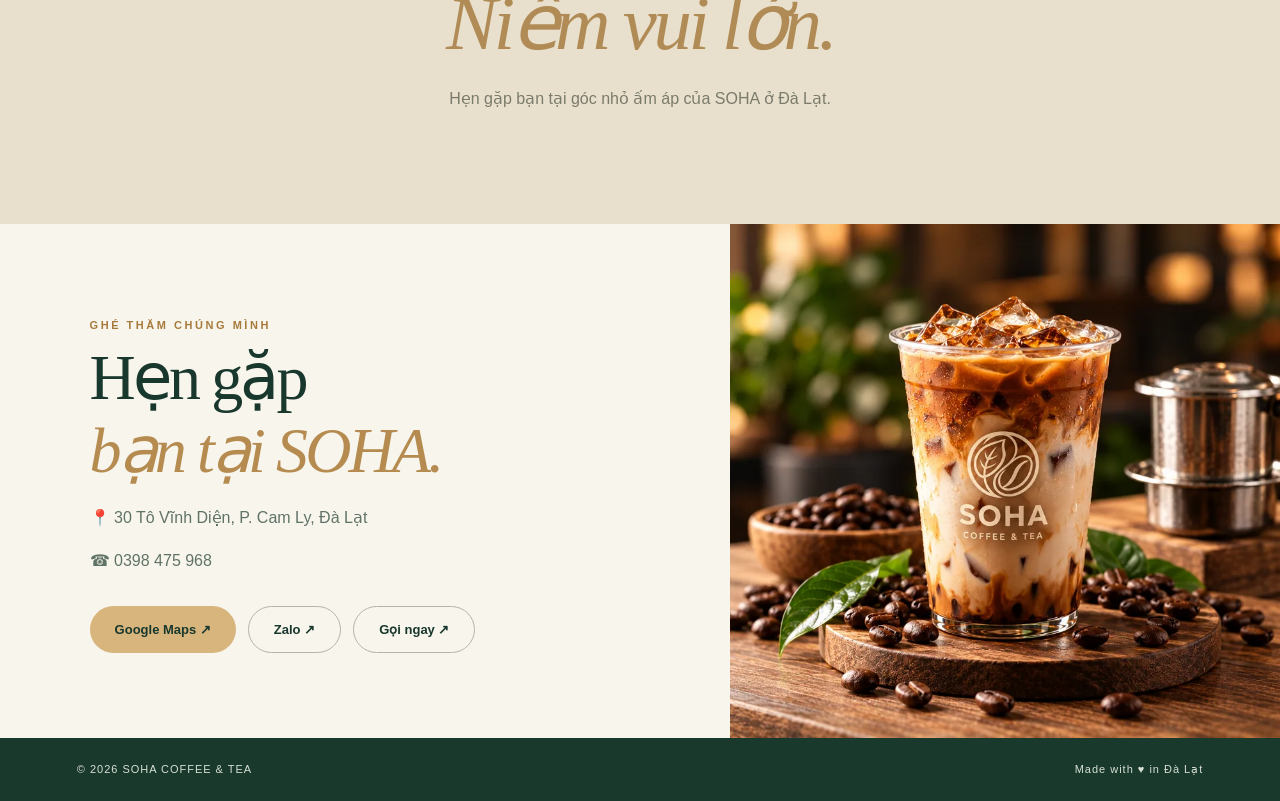
==== commit e208e800: "Add files via upload" ====
--- a/index.html
+++ b/index.html
@@ -1,7 +1,7 @@
 <!doctype html><html lang="vi"><head><meta charset="utf-8"><meta name="viewport" content="width=device-width,initial-scale=1,viewport-fit=cover"><meta name="theme-color" content="#142c23"><meta name="description" content="SOHA Coffee & Tea — fresh coffee, fruit tea, milk tea and yogurt in Đà Lạt."><title>SOHA — Coffee & Tea | Đà Lạt</title><link rel="preconnect" href="https://fonts.googleapis.com"><link rel="preconnect" href="https://fonts.gstatic.com" crossorigin><link href="https://fonts.googleapis.com/css2?family=DM+Sans:wght@400;500;600;700&family=Playfair+Display:wght@500;600;700&display=swap" rel="stylesheet"><link rel="stylesheet" href="style.css"></head><body>
-<header class="header"><a class="brand" href="#home" aria-label="SOHA home"><img src="assets/logo/soha-logo.png" alt="SOHA"/><span>SOHA <small>COFFEE & TEA</small></span></a><nav class="topnav"><a href="#menu" data-i18n="navMenu">Menu</a><a href="#visit" data-i18n="navVisit">Visit us</a></nav><div class="lang" aria-label="Language"><button class="active" data-lang="vi">VI</button><button data-lang="en">EN</button></div></header>
+<header class="header"><a class="brand" href="#home" aria-label="SOHA home"><img src="assets/logo/soha-logo.png" alt="SOHA"/><span>SOHA <small>COFFEE & TEA</small></span></a><nav class="topnav"><a href="#menu" data-i18n="navMenu">Menu</a><a href="#visit" data-i18n="navVisit">Visit us</a></nav><div class="lang" aria-label="Language"><button class="active" data-lang="vi" title="Tiếng Việt">🇻🇳 VI</button><button data-lang="en" title="English">🇬🇧 EN</button><button data-lang="ru" title="Русский">🇷🇺 RU</button></div></header>
 <main id="home"><section class="hero"><div class="hero-copy"><div class="eyebrow"><span class="dot"></span> ĐÀ LẠT · VIỆT NAM</div><h1 data-i18n="heroTitle">Một chút ngọt ngào,<br><em>một ngày thật vui.</em></h1><p data-i18n="heroDesc">Cà phê đậm đà, trà trái cây tươi mát và những khoảnh khắc đáng yêu — tất cả tại SOHA.</p><div class="hero-actions"><a class="btn primary" href="#menu" data-i18n="explore">Khám phá menu ↗</a><a class="btn outline" href="#visit" data-i18n="findUs">Ghé thăm SOHA</a></div><div class="hero-note"><span>✦</span><span data-i18n="heroNote">Pha chế với sự chăm chút, phục vụ bằng nụ cười.</span></div></div><div class="hero-image"><img src="assets/drinks/tra-xoai-chanh-day.webp" alt="SOHA tropical tea"><div class="hero-sticker">FRESH<br><strong>& HAPPY</strong><span>✳</span></div></div></section>
 <section id="menu" class="menu-section"><div class="section-head"><div><div class="eyebrow gold" data-i18n="menuEyebrow">MADE WITH LOVE</div><h2 data-i18n="menuTitle">Our <em>menu</em></h2><p data-i18n="menuDesc">Chọn thức uống yêu thích của bạn.</p></div><div class="price-note" data-i18n="currencyNote">Tất cả giá tính bằng VND (₫)</div></div><div class="tabs" id="tabs" role="tablist" aria-label="Menu categories"></div><div class="menu-grid" id="menuGrid"></div></section>
 <section class="story"><span class="spark">✳</span><div class="eyebrow">SOHA MOMENTS</div><h2 data-i18n="storyTitle">A little sip.<br><em>A lot of joy.</em></h2><p data-i18n="storyText">Hẹn gặp bạn tại góc nhỏ ấm áp của SOHA ở Đà Lạt.</p></section>
-<section id="visit" class="visit"><div class="visit-copy"><div class="eyebrow gold" data-i18n="visitEyebrow">COME SAY HELLO</div><h2 data-i18n="visitTitle">Find your<br><em>happy place.</em></h2><p class="address">📍 30 Tô Vĩnh Diện, P. Cam Ly, Đà Lạt</p><p class="phone">☎ 0398 475 968</p><div class="visit-buttons"><a class="btn primary" href="https://www.google.com/maps/search/?api=1&query=SOHA+Coffee+Tea+30+To+Vinh+Dien+Da+Lat" target="_blank" rel="noopener" data-i18n="maps">Google Maps ↗</a><a class="btn outline" href="https://zalo.me/0398475968" target="_blank" rel="noopener">Zalo ↗</a><a class="btn outline" href="tel:+84398475968" data-i18n="call">Gọi ngay ↗</a></div></div><div class="visit-art"><img src="assets/drinks/ca-phe-sua.webp" alt="SOHA Vietnamese coffee" loading="lazy"></div></section></main>
-<footer><span>© <span id="year"></span> SOHA COFFEE & TEA</span><span>Made with ♥ in Đà Lạt</span></footer><script src="menu-data.js"></script><script src="script.js"></script></body></html>
+<section id="visit" class="visit"><div class="visit-copy"><div class="eyebrow gold" data-i18n="visitEyebrow">COME SAY HELLO</div><h2 data-i18n="visitTitle">Find your<br><em>happy place.</em></h2><p class="address">📍 30 Tô Vĩnh Diện, P. Cam Ly, Đà Lạt</p><p class="phone">☎ 0398 475 968</p><div class="visit-buttons"><a class="btn primary" href="https://maps.app.goo.gl/JnsDAveHLfUuvX2n7" target="_blank" rel="noopener" data-i18n="maps">Google Maps ↗</a><a class="btn outline" href="https://zalo.me/0398475968" target="_blank" rel="noopener">Zalo ↗</a><a class="btn outline" href="tel:+84398475968" data-i18n="call">Gọi ngay ↗</a></div></div><div class="visit-art"><img src="assets/drinks/ca-phe-sua.webp" alt="SOHA Vietnamese coffee" loading="lazy"></div></section></main>
+<footer><span>© <span id="year"></span> SOHA COFFEE & TEA</span><span>Made with ♥ in Đà Lạt</span></footer><script src="menu-data.js"></script><script src="script.js"></script></body></html>
--- a/style.css
+++ b/style.css
@@ -0,0 +1,4 @@
+*{box-sizing:border-box}html{scroll-behavior:smooth}body{margin:0;background:#f7f3e9;color:#19382d;font-family:'DM Sans',sans-serif;-webkit-font-smoothing:antialiased}a{text-decoration:none;color:inherit}button{font:inherit}.header{height:82px;position:sticky;top:0;z-index:20;background:rgba(247,243,233,.96);backdrop-filter:blur(16px);display:flex;align-items:center;justify-content:space-between;padding:0 max(5vw,22px);border-bottom:1px solid #e5dfd0}.brand{display:flex;align-items:center;gap:12px;font-weight:700;font-size:25px;letter-spacing:.08em}.brand img{width:50px;height:50px;object-fit:contain;border-radius:50%;background:#1d3528}.brand small{display:block;font-size:9px;letter-spacing:.23em;font-weight:600}.topnav{display:flex;gap:35px;font-size:13px;font-weight:700}.topnav a:hover{color:#aa783e}.lang{display:flex;background:#e9e3d5;border-radius:99px;padding:4px;gap:3px}.lang button{border:0;background:transparent;padding:8px 13px;border-radius:99px;cursor:pointer;color:#41574c;font-weight:700;font-size:12px}.lang button.active{background:#17372b;color:white}.hero{min-height:670px;background:#19392d;color:#fff9ed;display:grid;grid-template-columns:1fr 47%;overflow:hidden}.hero-copy{padding:110px 5vw 70px max(7vw,30px);align-self:center}.eyebrow{font-size:11px;font-weight:700;letter-spacing:.23em;color:#d6b47a}.dot{display:inline-block;background:#c8a46c;width:7px;height:7px;border-radius:50%;margin-right:10px}.hero h1,h2{font-family:'Playfair Display',Georgia,serif;font-weight:500;letter-spacing:-.045em}.hero h1{font-size:clamp(45px,5.1vw,84px);line-height:1.14;margin:26px 0}.hero h1 em,h2 em{font-weight:500;color:#d5ad6c}.hero-copy>p{max-width:490px;font-size:16px;line-height:1.9;color:#e1e4d9}.hero-actions,.visit-buttons{display:flex;flex-wrap:wrap;gap:12px;margin-top:32px}.btn{display:inline-flex;align-items:center;justify-content:center;border-radius:99px;padding:15px 25px;font-weight:700;font-size:13px;transition:transform .25s,background .25s}.btn:hover{transform:translateY(-3px)}.primary{background:#d8b57d;color:#19382d}.outline{border:1px solid currentColor;color:inherit}.hero-note{margin-top:65px;display:flex;gap:14px;align-items:center;font-size:12px;color:#b7c5b6}.hero-note span:first-child{font-size:27px;color:#d8b57d}.hero-image{position:relative;min-height:600px;overflow:hidden}.hero-image:after{content:'';position:absolute;inset:0;background:linear-gradient(90deg,#19392d 0%,transparent 27%)}.hero-image>img{height:100%;width:100%;object-fit:cover;object-position:center;position:absolute}.hero-sticker{position:absolute;z-index:2;right:8%;bottom:11%;background:#f6edcf;color:#22432f;width:130px;height:130px;border-radius:50%;display:flex;flex-direction:column;align-items:center;justify-content:center;transform:rotate(13deg);font-size:15px;letter-spacing:.08em}.hero-sticker strong{font-size:13px}.hero-sticker span{font-size:23px;margin-top:6px}.menu-section{max-width:1380px;margin:auto;padding:100px 5vw 115px}.section-head{display:flex;align-items:end;justify-content:space-between;gap:20px}.gold{color:#a77a3b}.section-head h2,.visit h2{font-size:clamp(45px,5vw,70px);margin:10px 0}.section-head h2 em,.visit h2 em{color:#b58b50}.section-head p{color:#7c857d}.price-note{font-size:12px;color:#8c8c7b;padding-bottom:15px}.tabs{display:flex;gap:10px;overflow-x:auto;padding:28px 0 30px;scrollbar-width:none}.tabs::-webkit-scrollbar{display:none}.tabs button{white-space:nowrap;border:1px solid #ddd6c6;background:transparent;border-radius:99px;padding:13px 20px;cursor:pointer;font-size:13px;font-weight:700;color:#476052;transition:.2s}.tabs button.active,.tabs button:hover{background:#19392d;color:#fff;border-color:#19392d}.menu-grid{display:grid;grid-template-columns:repeat(4,minmax(0,1fr));gap:25px}.product{min-width:0;animation:rise .55s both}.product-image{aspect-ratio:1/1.08;overflow:hidden;border-radius:17px;background:#e4d8c5}.product-image img{width:100%;height:100%;object-fit:cover;transition:transform .6s}.product:hover img{transform:scale(1.065)}.product-body{padding:15px 3px}.product h3{font-size:15px;line-height:1.5;margin:0 0 5px;font-weight:700}.product p{font-size:12px;color:#8b8e82;margin:0 0 13px}.product .price{font-size:14px;font-weight:800;color:#a3773f}.story{text-align:center;background:#e8dfcc;padding:90px 20px 100px;position:relative}.story .spark{font-size:38px;color:#ac8650}.story h2{font-size:clamp(45px,6vw,85px);line-height:1.2;margin:18px 0}.story h2 em{color:#b18b55}.story p{color:#7a7b6c}.visit{display:grid;grid-template-columns:1fr 43%;background:#f8f5ed;min-height:490px}.visit-copy{padding:95px 5vw 85px max(7vw,30px)}.visit h2{line-height:1.15}.address,.phone{color:#607367;line-height:1.7}.visit .outline{border-color:#b6b5a5}.visit-art{overflow:hidden}.visit-art img{width:100%;height:100%;object-fit:cover}footer{background:#19392d;color:#d7dfd3;padding:25px 6%;display:flex;justify-content:space-between;gap:20px;font-size:11px;letter-spacing:.09em}@keyframes rise{from{opacity:0;transform:translateY(12px)}to{opacity:1;transform:translateY(0)}}@media(max-width:1000px){.menu-grid{grid-template-columns:repeat(3,1fr)}.hero-copy{padding-top:70px;padding-bottom:70px}}@media(max-width:700px){.header{height:68px;padding:0 16px}.brand{font-size:19px;gap:7px}.brand img{width:42px;height:42px}.brand small{font-size:7px}.topnav{display:none}.lang button{padding:8px 11px}.hero{grid-template-columns:1fr}.hero-copy{padding:65px 23px 45px}.hero h1{font-size:clamp(43px,10vw,65px)}.hero-copy>p{font-size:14px}.hero-note{margin-top:32px}.hero-image{min-height:370px}.hero-image:after{background:linear-gradient(180deg,#19392d,transparent 23%)}.hero-sticker{width:98px;height:98px;font-size:12px;bottom:7%}.hero-sticker strong{font-size:10px}.menu-section{padding:65px 18px 75px}.section-head{align-items:start;flex-direction:column;gap:0}.section-head h2{font-size:52px}.price-note{padding-bottom:0}.tabs{margin-right:-18px;padding:25px 18px 25px 0}.tabs button{padding:11px 17px}.menu-grid{grid-template-columns:repeat(2,minmax(0,1fr));gap:15px}.product-image{border-radius:12px}.product-body{padding:11px 2px}.product h3{font-size:13px}.product p{font-size:11px}.product .price{font-size:12px}.story{padding:75px 20px}.visit{grid-template-columns:1fr}.visit-copy{padding:65px 22px}.visit-art{height:320px}.visit-buttons .btn{padding:13px 18px}footer{flex-direction:column;text-align:center;gap:10px}}@media(prefers-reduced-motion:reduce){*,*:before,*:after{scroll-behavior:auto!important;animation:none!important;transition:none!important}}
+/* Three-language switcher on small screens */
+.lang{display:flex;align-items:center;gap:3px;flex-wrap:nowrap}.lang button{white-space:nowrap}
+@media(max-width:420px){.lang button{font-size:11px;padding:7px 6px}.brand span{font-size:15px}}
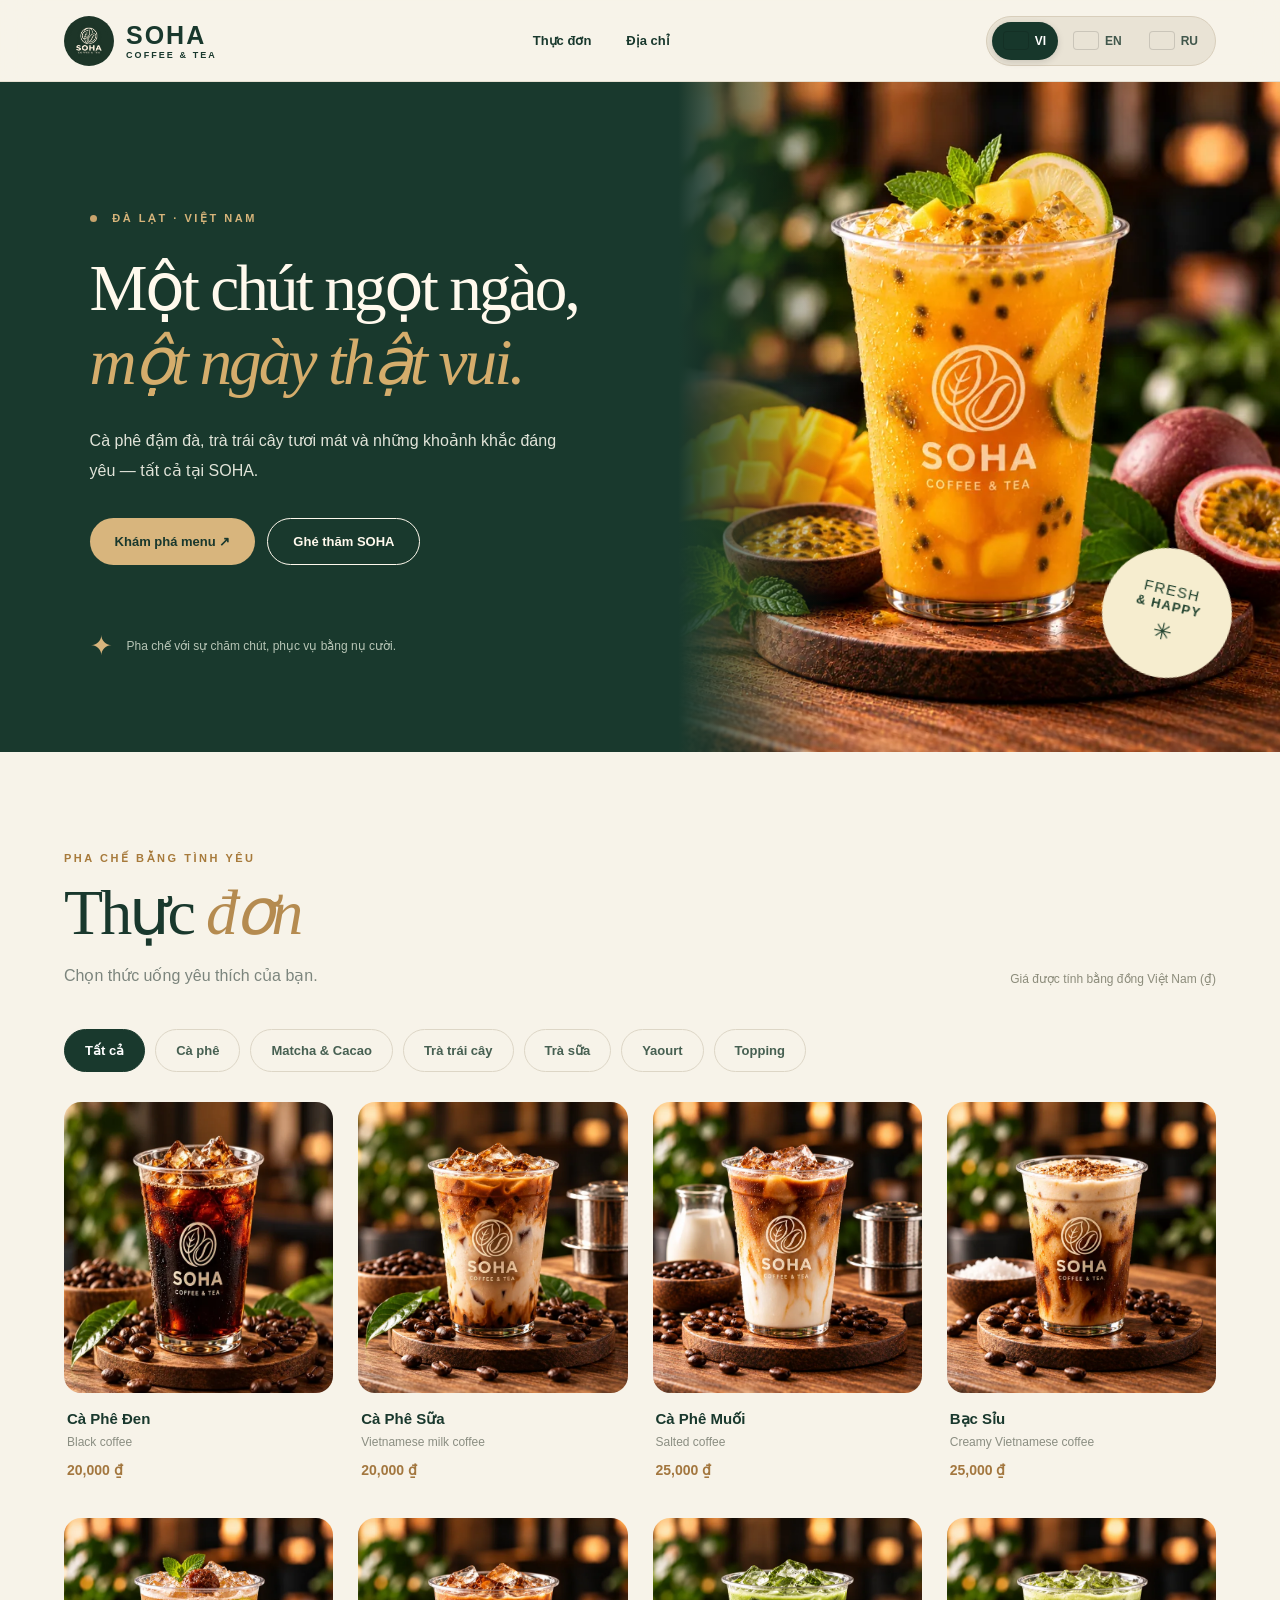
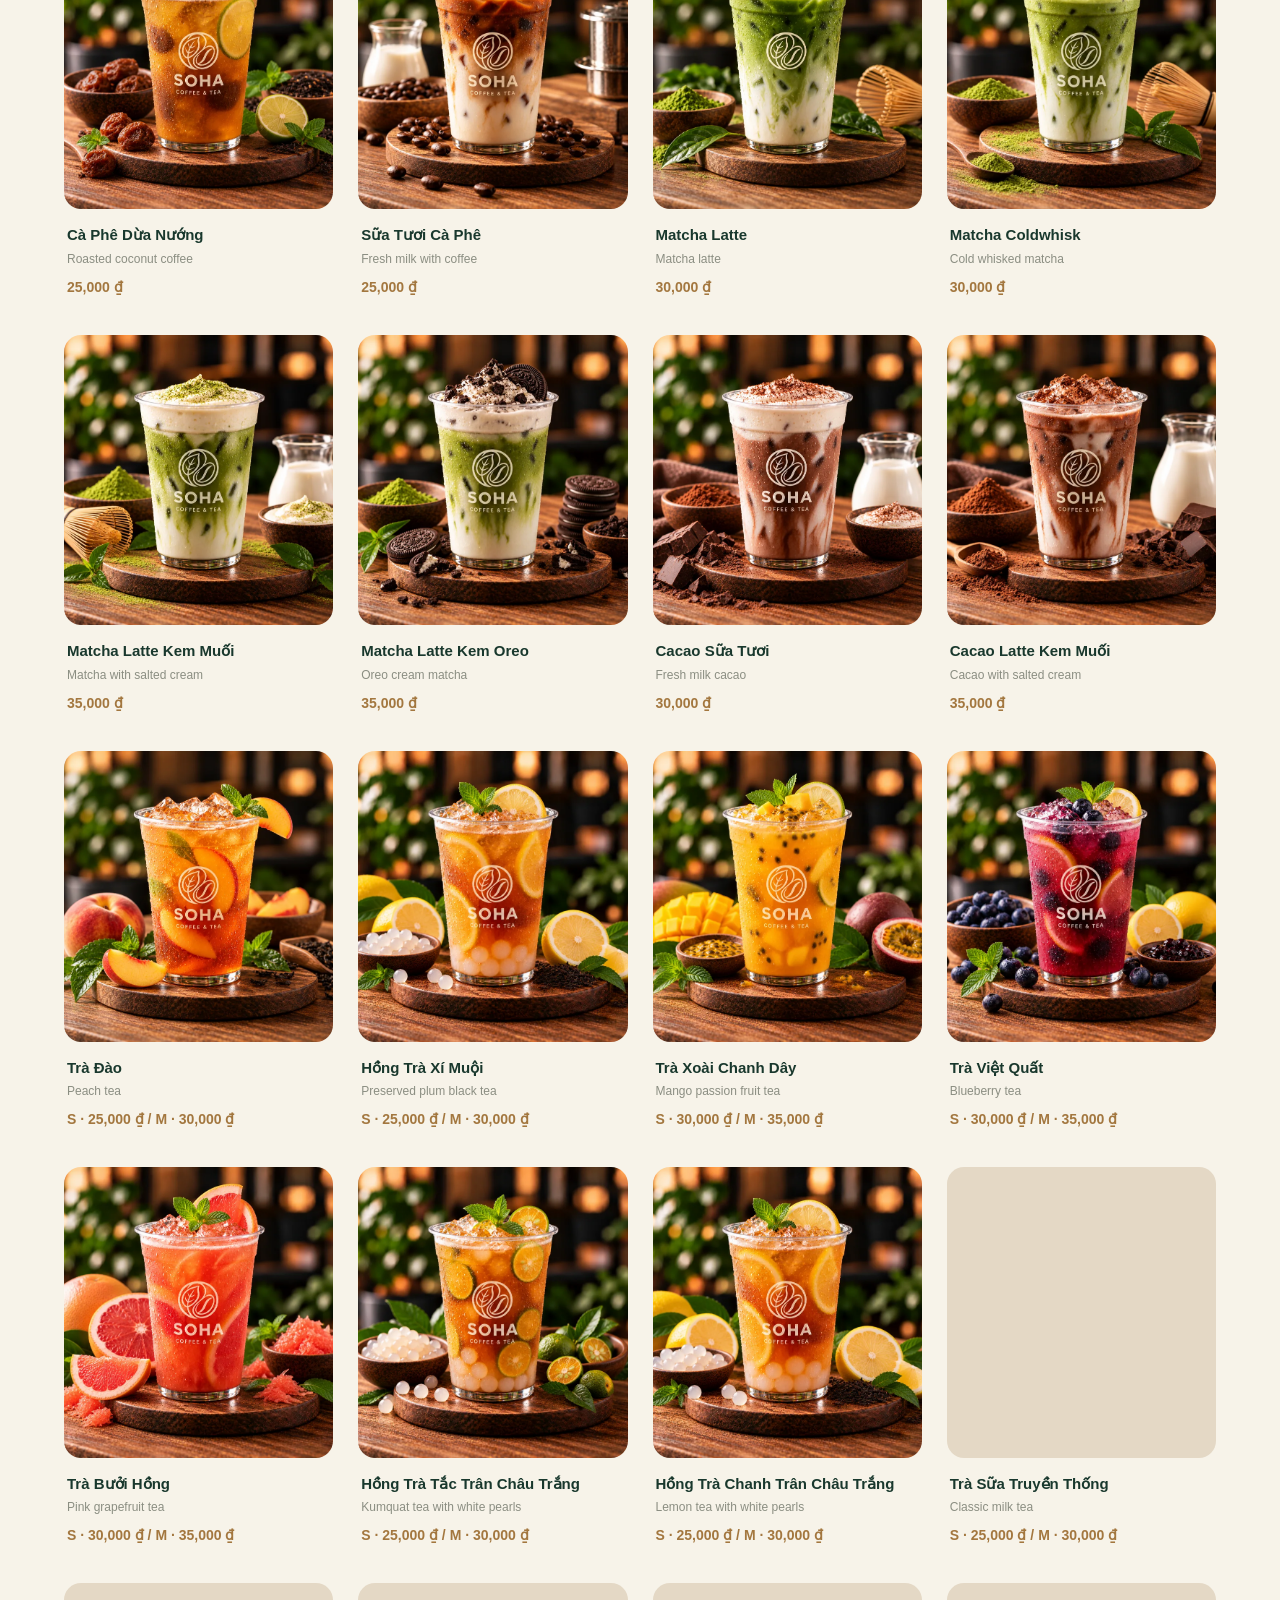
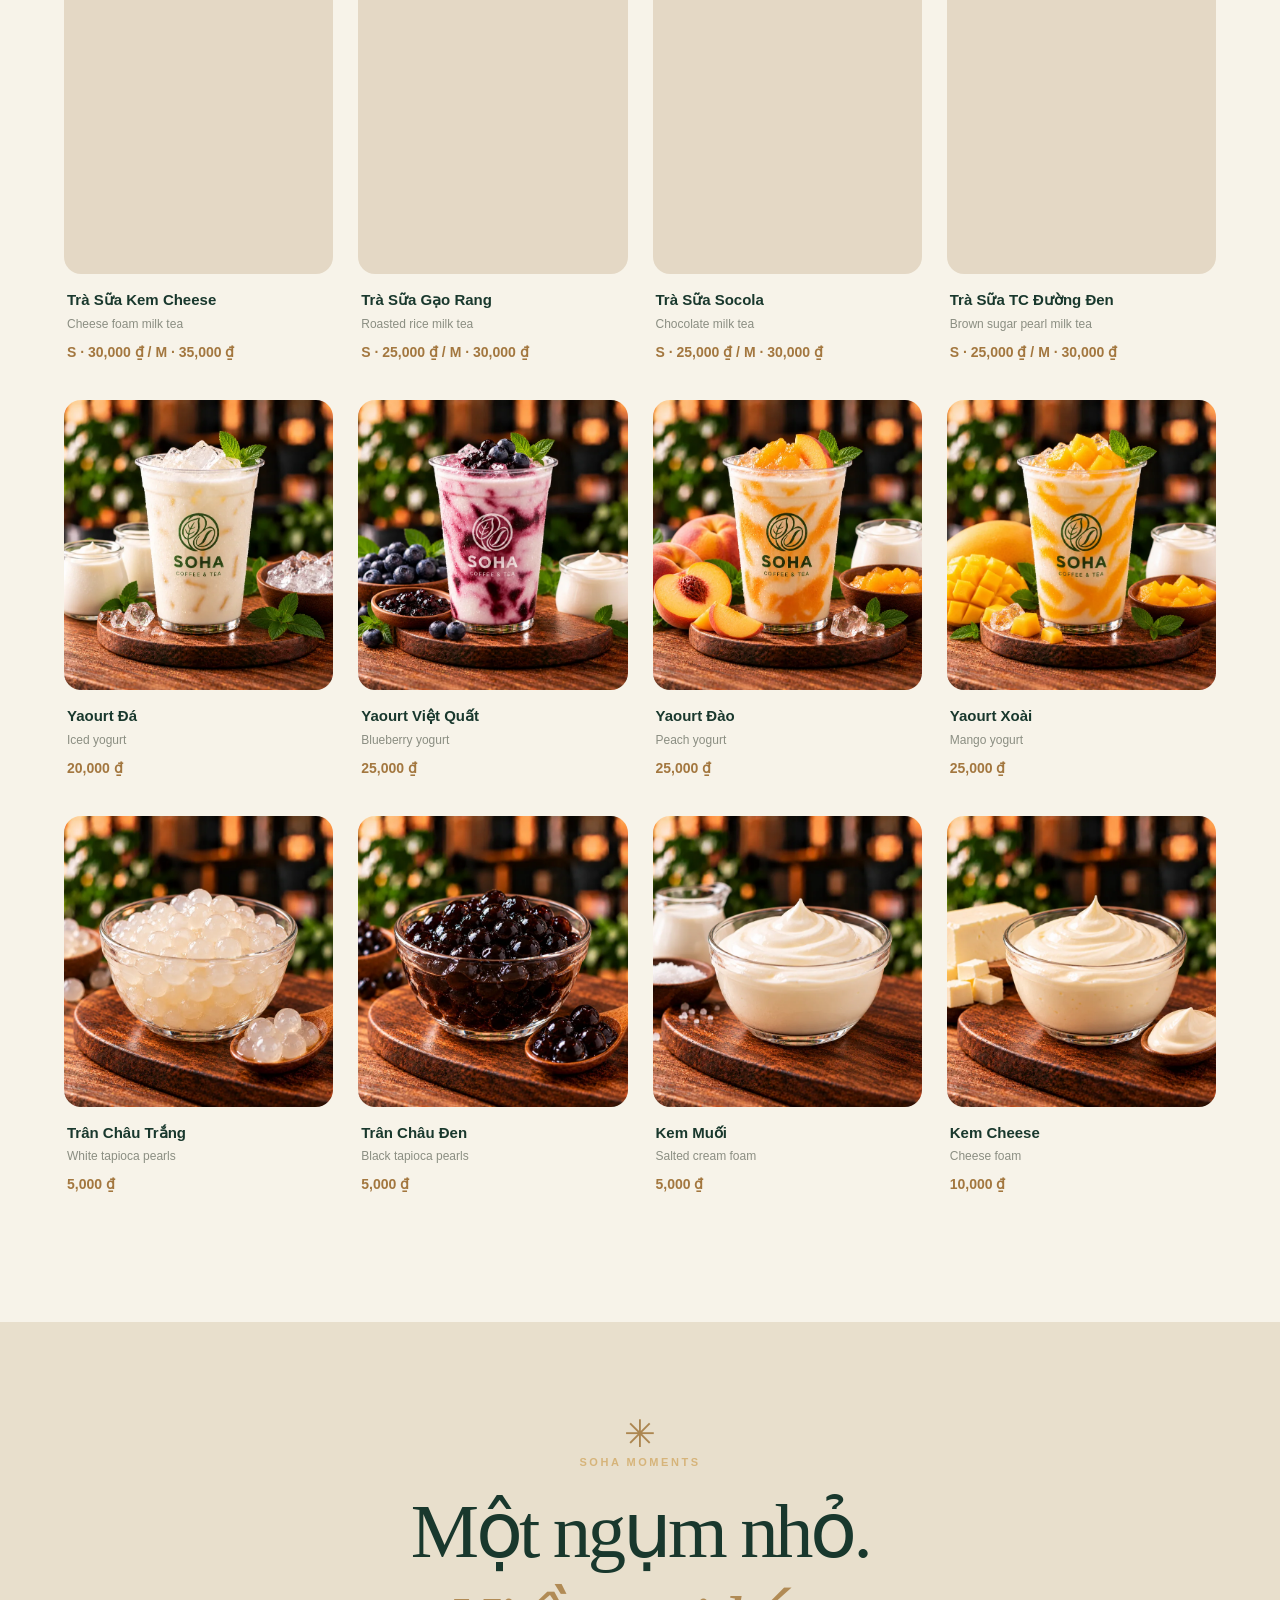
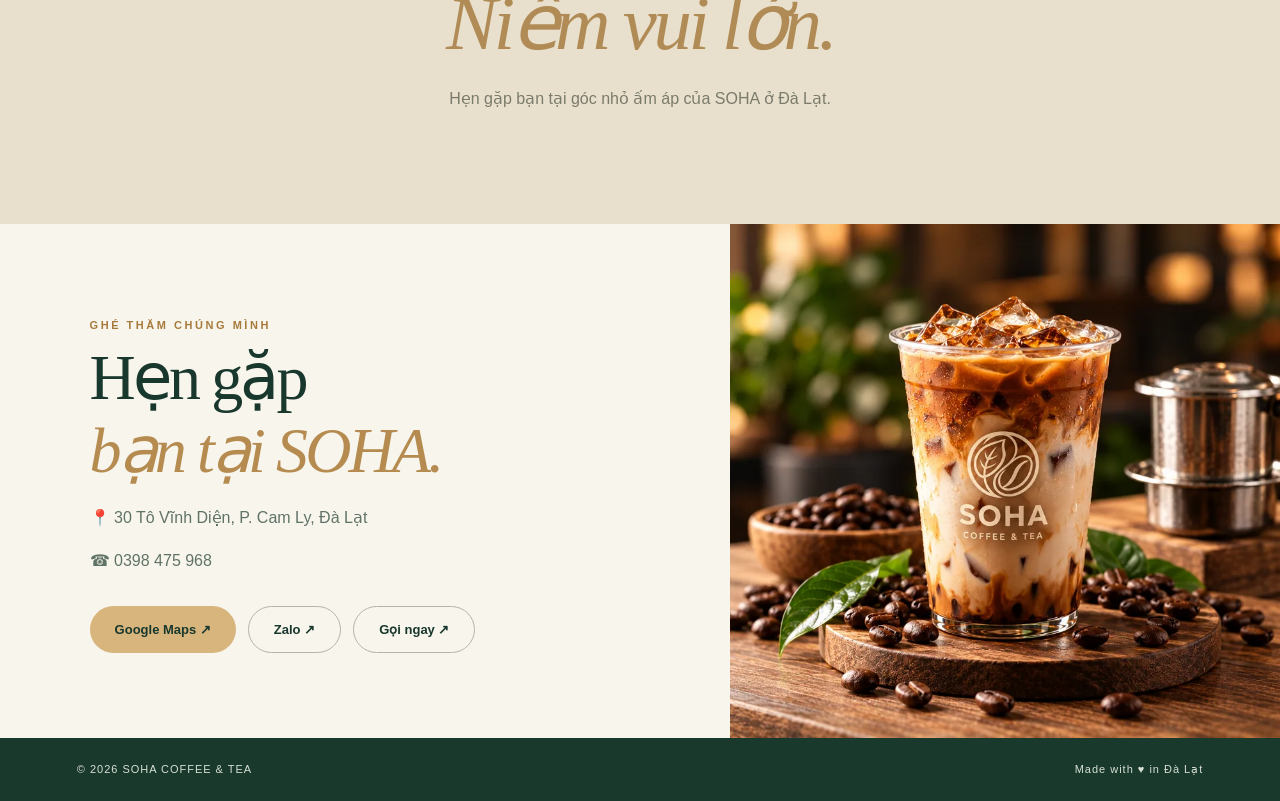
==== commit db68d8c8: "Add files via upload" ====
--- a/index.html
+++ b/index.html
@@ -1,5 +1,5 @@
 <!doctype html><html lang="vi"><head><meta charset="utf-8"><meta name="viewport" content="width=device-width,initial-scale=1,viewport-fit=cover"><meta name="theme-color" content="#142c23"><meta name="description" content="SOHA Coffee & Tea — fresh coffee, fruit tea, milk tea and yogurt in Đà Lạt."><title>SOHA — Coffee & Tea | Đà Lạt</title><link rel="preconnect" href="https://fonts.googleapis.com"><link rel="preconnect" href="https://fonts.gstatic.com" crossorigin><link href="https://fonts.googleapis.com/css2?family=DM+Sans:wght@400;500;600;700&family=Playfair+Display:wght@500;600;700&display=swap" rel="stylesheet"><link rel="stylesheet" href="style.css"></head><body>
-<header class="header"><a class="brand" href="#home" aria-label="SOHA home"><img src="assets/logo/soha-logo.png" alt="SOHA"/><span>SOHA <small>COFFEE & TEA</small></span></a><nav class="topnav"><a href="#menu" data-i18n="navMenu">Menu</a><a href="#visit" data-i18n="navVisit">Visit us</a></nav><div class="lang" aria-label="Language"><button class="active" data-lang="vi" title="Tiếng Việt">🇻🇳 VI</button><button data-lang="en" title="English">🇬🇧 EN</button><button data-lang="ru" title="Русский">🇷🇺 RU</button></div></header>
+<header class="header"><a class="brand" href="#home" aria-label="SOHA home"><img src="assets/logo/soha-logo.png" alt="SOHA"/><span>SOHA <small>COFFEE & TEA</small></span></a><nav class="topnav"><a href="#menu" data-i18n="navMenu">Menu</a><a href="#visit" data-i18n="navVisit">Visit us</a></nav><div class="lang" role="group" aria-label="Выбор языка / Language"><button class="active" data-lang="vi" type="button" title="Tiếng Việt" aria-label="Tiếng Việt"><img src="assets/flags/vi.svg" alt="" width="24" height="17"><span>VI</span></button><button data-lang="en" type="button" title="English" aria-label="English"><img src="assets/flags/gb.svg" alt="" width="24" height="17"><span>EN</span></button><button data-lang="ru" type="button" title="Русский" aria-label="Русский"><img src="assets/flags/ru.svg" alt="" width="24" height="17"><span>RU</span></button></div></header>
 <main id="home"><section class="hero"><div class="hero-copy"><div class="eyebrow"><span class="dot"></span> ĐÀ LẠT · VIỆT NAM</div><h1 data-i18n="heroTitle">Một chút ngọt ngào,<br><em>một ngày thật vui.</em></h1><p data-i18n="heroDesc">Cà phê đậm đà, trà trái cây tươi mát và những khoảnh khắc đáng yêu — tất cả tại SOHA.</p><div class="hero-actions"><a class="btn primary" href="#menu" data-i18n="explore">Khám phá menu ↗</a><a class="btn outline" href="#visit" data-i18n="findUs">Ghé thăm SOHA</a></div><div class="hero-note"><span>✦</span><span data-i18n="heroNote">Pha chế với sự chăm chút, phục vụ bằng nụ cười.</span></div></div><div class="hero-image"><img src="assets/drinks/tra-xoai-chanh-day.webp" alt="SOHA tropical tea"><div class="hero-sticker">FRESH<br><strong>& HAPPY</strong><span>✳</span></div></div></section>
 <section id="menu" class="menu-section"><div class="section-head"><div><div class="eyebrow gold" data-i18n="menuEyebrow">MADE WITH LOVE</div><h2 data-i18n="menuTitle">Our <em>menu</em></h2><p data-i18n="menuDesc">Chọn thức uống yêu thích của bạn.</p></div><div class="price-note" data-i18n="currencyNote">Tất cả giá tính bằng VND (₫)</div></div><div class="tabs" id="tabs" role="tablist" aria-label="Menu categories"></div><div class="menu-grid" id="menuGrid"></div></section>
 <section class="story"><span class="spark">✳</span><div class="eyebrow">SOHA MOMENTS</div><h2 data-i18n="storyTitle">A little sip.<br><em>A lot of joy.</em></h2><p data-i18n="storyText">Hẹn gặp bạn tại góc nhỏ ấm áp của SOHA ở Đà Lạt.</p></section>
--- a/style.css
+++ b/style.css
@@ -2,3 +2,11 @@
 /* Three-language switcher on small screens */
 .lang{display:flex;align-items:center;gap:3px;flex-wrap:nowrap}.lang button{white-space:nowrap}
 @media(max-width:420px){.lang button{font-size:11px;padding:7px 6px}.brand span{font-size:15px}}
+
+/* Crisp flag graphics instead of platform-dependent emoji */
+.lang{display:flex;align-items:center;gap:4px;flex-wrap:nowrap;flex-shrink:0;background:#e9e3d5;border:1px solid #d8cebb;padding:5px;border-radius:999px}
+.lang button{display:inline-flex;align-items:center;justify-content:center;gap:7px;min-height:38px;padding:7px 12px;white-space:nowrap;font-weight:800;font-size:12px;line-height:1;border-radius:100px}
+.lang button img{display:block;width:24px;height:17px;object-fit:cover;border-radius:3px;box-shadow:0 0 0 1px #0002;flex:none}
+.lang button.active{background:#17372b;color:#fff;box-shadow:0 2px 7px #0002}
+@media(max-width:700px){.header{gap:10px}.lang{gap:2px;padding:3px}.lang button{gap:4px;min-height:36px;padding:6px 7px;font-size:11px}.lang button img{width:21px;height:15px}}
+@media(max-width:380px){.brand{gap:5px}.brand img{width:36px;height:36px}.brand span{font-size:16px}.brand small{font-size:6px}.lang button{padding:6px 5px;gap:3px}.lang button img{width:19px;height:14px}}
